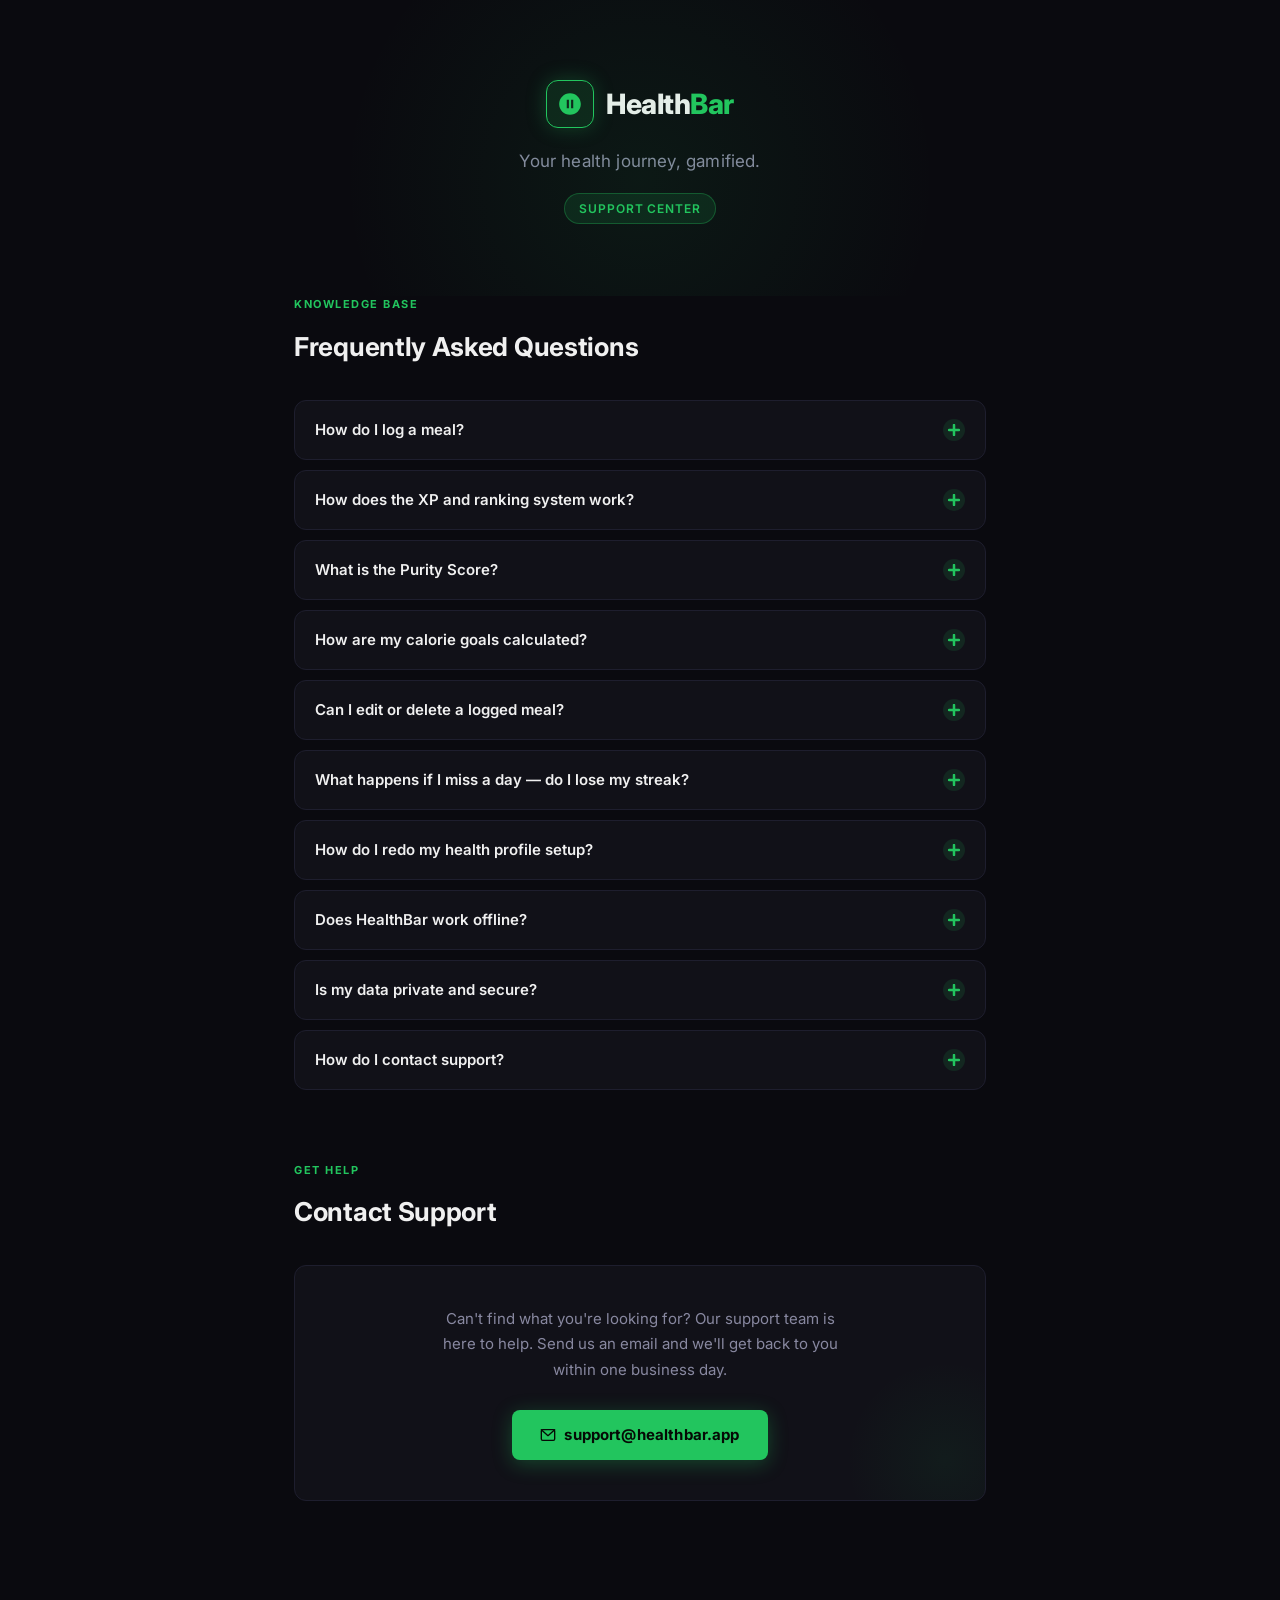
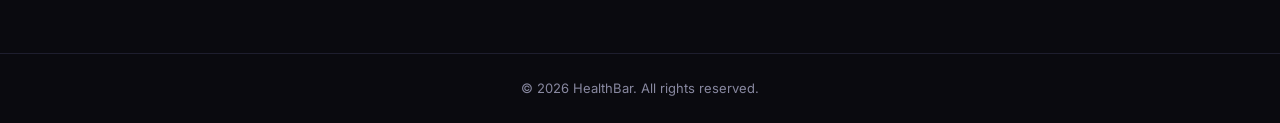
==== index.html @ 81aa6393 "Add files via upload" ====
<!DOCTYPE html>
<html lang="en">
<head>
  <meta charset="UTF-8" />
  <meta name="viewport" content="width=device-width, initial-scale=1.0" />
  <title>HealthBar Support</title>
  <link rel="preconnect" href="https://fonts.googleapis.com" />
  <link rel="preconnect" href="https://fonts.gstatic.com" crossorigin />
  <link href="https://fonts.googleapis.com/css2?family=Inter:wght@400;500;600;700;800&display=swap" rel="stylesheet" />
  <style>
    *, *::before, *::after {
      box-sizing: border-box;
      margin: 0;
      padding: 0;
    }

    :root {
      --bg: #0a0a0f;
      --bg-card: #111118;
      --bg-hover: #16161f;
      --border: #1e1e2e;
      --green: #22c55e;
      --green-dim: rgba(34, 197, 94, 0.12);
      --green-glow: rgba(34, 197, 94, 0.25);
      --text: #f0f0f0;
      --text-muted: #8888a0;
      --radius: 12px;
    }

    html {
      scroll-behavior: smooth;
    }

    body {
      background-color: var(--bg);
      color: var(--text);
      font-family: 'Inter', sans-serif;
      font-size: 16px;
      line-height: 1.6;
      min-height: 100vh;
      display: flex;
      flex-direction: column;
    }

    /* ── HEADER ─────────────────────────────────────────── */
    header {
      text-align: center;
      padding: 80px 24px 72px;
      position: relative;
      overflow: hidden;
    }

    header::before {
      content: '';
      position: absolute;
      top: -120px;
      left: 50%;
      transform: translateX(-50%);
      width: 600px;
      height: 600px;
      background: radial-gradient(circle, rgba(34, 197, 94, 0.08) 0%, transparent 70%);
      pointer-events: none;
    }

    .logo {
      display: inline-flex;
      align-items: center;
      gap: 12px;
      margin-bottom: 20px;
    }

    .logo-icon {
      width: 48px;
      height: 48px;
      background: var(--green-dim);
      border: 1.5px solid var(--green);
      border-radius: 12px;
      display: flex;
      align-items: center;
      justify-content: center;
      box-shadow: 0 0 20px var(--green-glow);
    }

    .logo-icon svg {
      width: 26px;
      height: 26px;
      fill: var(--green);
    }

    .logo-text {
      font-size: 28px;
      font-weight: 800;
      letter-spacing: -0.5px;
      color: var(--text);
    }

    .logo-text span {
      color: var(--green);
    }

    .tagline {
      font-size: 17px;
      color: var(--text-muted);
      font-weight: 400;
      letter-spacing: 0.01em;
    }

    .support-badge {
      display: inline-block;
      margin-top: 18px;
      padding: 5px 14px;
      background: var(--green-dim);
      border: 1px solid rgba(34, 197, 94, 0.3);
      border-radius: 999px;
      font-size: 12px;
      font-weight: 600;
      color: var(--green);
      letter-spacing: 0.08em;
      text-transform: uppercase;
    }

    /* ── MAIN CONTENT ────────────────────────────────────── */
    main {
      flex: 1;
      width: 100%;
      max-width: 740px;
      margin: 0 auto;
      padding: 0 24px 80px;
    }

    /* ── SECTION HEADINGS ────────────────────────────────── */
    .section-label {
      font-size: 11px;
      font-weight: 700;
      letter-spacing: 0.14em;
      text-transform: uppercase;
      color: var(--green);
      margin-bottom: 12px;
    }

    .section-title {
      font-size: 26px;
      font-weight: 700;
      letter-spacing: -0.3px;
      margin-bottom: 32px;
      color: var(--text);
    }

    /* ── FAQ ─────────────────────────────────────────────── */
    #faq {
      margin-bottom: 72px;
    }

    .accordion {
      display: flex;
      flex-direction: column;
      gap: 10px;
    }

    .accordion-item {
      background: var(--bg-card);
      border: 1px solid var(--border);
      border-radius: var(--radius);
      overflow: hidden;
      transition: border-color 0.2s ease, box-shadow 0.2s ease;
    }

    .accordion-item.open {
      border-color: rgba(34, 197, 94, 0.35);
      box-shadow: 0 0 0 1px rgba(34, 197, 94, 0.08);
    }

    .accordion-trigger {
      width: 100%;
      background: none;
      border: none;
      cursor: pointer;
      padding: 18px 20px;
      display: flex;
      align-items: center;
      justify-content: space-between;
      gap: 16px;
      text-align: left;
      color: var(--text);
      font-family: 'Inter', sans-serif;
      font-size: 15px;
      font-weight: 600;
      line-height: 1.4;
      transition: background 0.15s ease;
    }

    .accordion-trigger:hover {
      background: var(--bg-hover);
    }

    .accordion-trigger:focus-visible {
      outline: 2px solid var(--green);
      outline-offset: -2px;
      border-radius: var(--radius);
    }

    .accordion-icon {
      flex-shrink: 0;
      width: 22px;
      height: 22px;
      background: var(--green-dim);
      border-radius: 50%;
      display: flex;
      align-items: center;
      justify-content: center;
      transition: transform 0.25s ease, background 0.2s ease;
    }

    .accordion-item.open .accordion-icon {
      transform: rotate(45deg);
      background: rgba(34, 197, 94, 0.22);
    }

    .accordion-icon svg {
      width: 12px;
      height: 12px;
      stroke: var(--green);
      fill: none;
      stroke-width: 2.5;
      stroke-linecap: round;
    }

    .accordion-body {
      max-height: 0;
      overflow: hidden;
      transition: max-height 0.3s ease;
    }

    .accordion-content {
      padding: 0 20px 20px;
      color: var(--text-muted);
      font-size: 14.5px;
      line-height: 1.75;
      border-top: 1px solid var(--border);
      padding-top: 16px;
    }

    .accordion-content a {
      color: var(--green);
      text-decoration: none;
      font-weight: 500;
    }

    .accordion-content a:hover {
      text-decoration: underline;
    }

    /* ── CONTACT ─────────────────────────────────────────── */
    #contact {
      margin-bottom: 72px;
    }

    .contact-card {
      background: var(--bg-card);
      border: 1px solid var(--border);
      border-radius: var(--radius);
      padding: 40px 32px;
      text-align: center;
      position: relative;
      overflow: hidden;
    }

    .contact-card::before {
      content: '';
      position: absolute;
      bottom: -60px;
      right: -60px;
      width: 200px;
      height: 200px;
      background: radial-gradient(circle, rgba(34, 197, 94, 0.06) 0%, transparent 70%);
      pointer-events: none;
    }

    .contact-card p {
      color: var(--text-muted);
      font-size: 15px;
      max-width: 420px;
      margin: 0 auto 28px;
      line-height: 1.7;
    }

    .contact-btn {
      display: inline-flex;
      align-items: center;
      gap: 8px;
      background: var(--green);
      color: #050a05;
      font-family: 'Inter', sans-serif;
      font-size: 15px;
      font-weight: 700;
      padding: 13px 28px;
      border-radius: 8px;
      text-decoration: none;
      letter-spacing: 0.01em;
      transition: opacity 0.15s ease, transform 0.15s ease, box-shadow 0.15s ease;
      box-shadow: 0 4px 20px rgba(34, 197, 94, 0.3);
    }

    .contact-btn:hover {
      opacity: 0.9;
      transform: translateY(-1px);
      box-shadow: 0 6px 24px rgba(34, 197, 94, 0.4);
    }

    .contact-btn:active {
      transform: translateY(0);
    }

    .contact-btn svg {
      width: 16px;
      height: 16px;
      stroke: #050a05;
      fill: none;
      stroke-width: 2;
      stroke-linecap: round;
      stroke-linejoin: round;
    }

    /* ── FOOTER ──────────────────────────────────────────── */
    footer {
      text-align: center;
      padding: 24px;
      border-top: 1px solid var(--border);
      color: var(--text-muted);
      font-size: 13px;
    }

    /* ── RESPONSIVE ──────────────────────────────────────── */
    @media (max-width: 600px) {
      header {
        padding: 60px 20px 56px;
      }

      .logo-text {
        font-size: 24px;
      }

      .section-title {
        font-size: 22px;
      }

      .contact-card {
        padding: 28px 20px;
      }

      main {
        padding: 0 16px 64px;
      }
    }
  </style>
</head>
<body>

  <!-- ── HEADER ── -->
  <header>
    <div class="logo">
      <div class="logo-icon">
        <svg viewBox="0 0 24 24" xmlns="http://www.w3.org/2000/svg">
          <path d="M12 2C6.48 2 2 6.48 2 12s4.48 10 10 10 10-4.48 10-10S17.52 2 12 2zm-1 14H9V8h2v8zm4 0h-2V8h2v8z"/>
        </svg>
      </div>
      <span class="logo-text">Health<span>Bar</span></span>
    </div>
    <p class="tagline">Your health journey, gamified.</p>
    <div class="support-badge">Support Center</div>
  </header>

  <!-- ── MAIN ── -->
  <main>

    <!-- FAQ -->
    <section id="faq">
      <p class="section-label">Knowledge Base</p>
      <h2 class="section-title">Frequently Asked Questions</h2>

      <div class="accordion" role="list">

        <!-- Q1 -->
        <div class="accordion-item" role="listitem">
          <button class="accordion-trigger" aria-expanded="false">
            How do I log a meal?
            <span class="accordion-icon" aria-hidden="true">
              <svg viewBox="0 0 12 12"><line x1="6" y1="1" x2="6" y2="11"/><line x1="1" y1="6" x2="11" y2="6"/></svg>
            </span>
          </button>
          <div class="accordion-body">
            <div class="accordion-content">
              To log a meal, tap the <strong>+</strong> button on the home screen or navigate to the <strong>Meals</strong> tab and tap <strong>Log a Meal</strong>. You can search for a food item by name, scan a barcode using your camera, or enter custom nutrition values manually. Once you've added all items in your meal, tap <strong>Save</strong>. Your XP and calorie totals will update immediately. You can log meals throughout the day — breakfast, lunch, dinner, and snacks are all tracked separately.
            </div>
          </div>
        </div>

        <!-- Q2 -->
        <div class="accordion-item" role="listitem">
          <button class="accordion-trigger" aria-expanded="false">
            How does the XP and ranking system work?
            <span class="accordion-icon" aria-hidden="true">
              <svg viewBox="0 0 12 12"><line x1="6" y1="1" x2="6" y2="11"/><line x1="1" y1="6" x2="11" y2="6"/></svg>
            </span>
          </button>
          <div class="accordion-body">
            <div class="accordion-content">
              Every healthy action you take earns you XP (experience points). Logging meals, hitting your calorie goal, staying within your macros, maintaining your streak, and completing daily challenges all reward XP. As you accumulate XP, you level up and advance through ranks — starting at <strong>Initiate</strong> and progressing through ranks like <strong>Warrior</strong>, <strong>Champion</strong>, and beyond. Each rank unlocks new profile badges, challenges, and cosmetic rewards. Your current rank and XP progress are always visible on your profile screen.
            </div>
          </div>
        </div>

        <!-- Q3 -->
        <div class="accordion-item" role="listitem">
          <button class="accordion-trigger" aria-expanded="false">
            What is the Purity Score?
            <span class="accordion-icon" aria-hidden="true">
              <svg viewBox="0 0 12 12"><line x1="6" y1="1" x2="6" y2="11"/><line x1="1" y1="6" x2="11" y2="6"/></svg>
            </span>
          </button>
          <div class="accordion-body">
            <div class="accordion-content">
              The Purity Score is a daily quality metric that reflects how clean and balanced your eating was on a given day. It's calculated based on factors like your macro balance, how close you stayed to your calorie goal, the ratio of whole foods to processed items in your log, sugar and sodium intake, and whether you hit key micronutrient targets. A score of 100 represents a perfect day by your profile's standards. The Purity Score is tracked over time so you can spot trends and improve week over week — think of it as your daily nutrition grade.
            </div>
          </div>
        </div>

        <!-- Q4 -->
        <div class="accordion-item" role="listitem">
          <button class="accordion-trigger" aria-expanded="false">
            How are my calorie goals calculated?
            <span class="accordion-icon" aria-hidden="true">
              <svg viewBox="0 0 12 12"><line x1="6" y1="1" x2="6" y2="11"/><line x1="1" y1="6" x2="11" y2="6"/></svg>
            </span>
          </button>
          <div class="accordion-body">
            <div class="accordion-content">
              During onboarding, HealthBar collects your age, biological sex, height, weight, and activity level, then uses the <strong>Mifflin-St Jeor equation</strong> to calculate your Basal Metabolic Rate (BMR). This is multiplied by your activity factor to estimate your Total Daily Energy Expenditure (TDEE). From there, your calorie goal is adjusted based on your stated objective — whether that's losing weight, maintaining, or building muscle. If you feel your goal needs adjusting, you can update your health profile at any time through the <strong>Profile → Settings → Update Health Profile</strong> flow.
            </div>
          </div>
        </div>

        <!-- Q5 -->
        <div class="accordion-item" role="listitem">
          <button class="accordion-trigger" aria-expanded="false">
            Can I edit or delete a logged meal?
            <span class="accordion-icon" aria-hidden="true">
              <svg viewBox="0 0 12 12"><line x1="6" y1="1" x2="6" y2="11"/><line x1="1" y1="6" x2="11" y2="6"/></svg>
            </span>
          </button>
          <div class="accordion-body">
            <div class="accordion-content">
              Yes. To edit a logged meal, go to the <strong>Meals</strong> tab and tap on the meal entry you want to change. From there you can adjust portion sizes, swap out individual food items, or add new items to the meal. To delete a meal entirely, swipe left on the meal entry and tap <strong>Delete</strong>, or open the meal and tap the trash icon in the top-right corner. Note that editing or deleting a meal will recalculate your daily totals, Purity Score, and any XP awarded for that day.
            </div>
          </div>
        </div>

        <!-- Q6 -->
        <div class="accordion-item" role="listitem">
          <button class="accordion-trigger" aria-expanded="false">
            What happens if I miss a day — do I lose my streak?
            <span class="accordion-icon" aria-hidden="true">
              <svg viewBox="0 0 12 12"><line x1="6" y1="1" x2="6" y2="11"/><line x1="1" y1="6" x2="11" y2="6"/></svg>
            </span>
          </button>
          <div class="accordion-body">
            <div class="accordion-content">
              A streak requires at least one meal to be logged before midnight in your local timezone. If you miss a full day without logging anything, your streak will reset to zero the following morning. However, HealthBar offers one <strong>Streak Shield</strong> per week — a grace item that automatically activates the first time you miss a day, preserving your streak. You can earn additional Streak Shields by completing weekly challenges or reaching milestone levels. You'll always receive a push notification in the evening if you haven't logged anything yet that day.
            </div>
          </div>
        </div>

        <!-- Q7 -->
        <div class="accordion-item" role="listitem">
          <button class="accordion-trigger" aria-expanded="false">
            How do I redo my health profile setup?
            <span class="accordion-icon" aria-hidden="true">
              <svg viewBox="0 0 12 12"><line x1="6" y1="1" x2="6" y2="11"/><line x1="1" y1="6" x2="11" y2="6"/></svg>
            </span>
          </button>
          <div class="accordion-body">
            <div class="accordion-content">
              You can update your health profile at any time by going to <strong>Profile → Settings → Health Profile</strong>. From there you can edit your weight, height, age, activity level, and goal. Changes take effect immediately and will recalculate your daily calorie and macro targets. If your stats have changed significantly — such as after substantial weight loss or a change in training volume — it's a good idea to refresh your profile so your goals stay accurate and meaningful.
            </div>
          </div>
        </div>

        <!-- Q8 -->
        <div class="accordion-item" role="listitem">
          <button class="accordion-trigger" aria-expanded="false">
            Does HealthBar work offline?
            <span class="accordion-icon" aria-hidden="true">
              <svg viewBox="0 0 12 12"><line x1="6" y1="1" x2="6" y2="11"/><line x1="1" y1="6" x2="11" y2="6"/></svg>
            </span>
          </button>
          <div class="accordion-body">
            <div class="accordion-content">
              Yes, core functionality works offline. You can log meals, view your history, and track your progress without an internet connection. Any data entered while offline is stored locally on your device and automatically synced to the cloud the next time you come online. Barcode scanning and food database searches require a connection, but previously searched or frequently used foods are cached locally for offline access. Push notifications and leaderboard features require connectivity to function.
            </div>
          </div>
        </div>

        <!-- Q9 -->
        <div class="accordion-item" role="listitem">
          <button class="accordion-trigger" aria-expanded="false">
            Is my data private and secure?
            <span class="accordion-icon" aria-hidden="true">
              <svg viewBox="0 0 12 12"><line x1="6" y1="1" x2="6" y2="11"/><line x1="1" y1="6" x2="11" y2="6"/></svg>
            </span>
          </button>
          <div class="accordion-body">
            <div class="accordion-content">
              Your privacy is a top priority. All data transmitted between the app and our servers is encrypted using TLS. Your personal health data — including weight, meals, and profile details — is never sold to third parties and is not used for advertising. You can export or permanently delete your account data at any time from <strong>Settings → Account → Manage Data</strong>. HealthBar is fully compliant with Apple's App Store privacy guidelines and applicable data protection regulations. For full details, please review our Privacy Policy linked in the app.
            </div>
          </div>
        </div>

        <!-- Q10 -->
        <div class="accordion-item" role="listitem">
          <button class="accordion-trigger" aria-expanded="false">
            How do I contact support?
            <span class="accordion-icon" aria-hidden="true">
              <svg viewBox="0 0 12 12"><line x1="6" y1="1" x2="6" y2="11"/><line x1="1" y1="6" x2="11" y2="6"/></svg>
            </span>
          </button>
          <div class="accordion-body">
            <div class="accordion-content">
              If your question isn't answered here, you can reach our support team directly at <a href="mailto:support@healthbar.app">support@healthbar.app</a>. Please include your device model, iOS version, and a short description of the issue — screenshots are always helpful. We aim to respond within one business day. You can also reach us through the <strong>Settings → Help → Contact Support</strong> shortcut in the app, which automatically attaches basic diagnostic information to help us resolve your issue faster.
            </div>
          </div>
        </div>

      </div>
    </section>

    <!-- CONTACT -->
    <section id="contact">
      <p class="section-label">Get Help</p>
      <h2 class="section-title">Contact Support</h2>
      <div class="contact-card">
        <p>Can't find what you're looking for? Our support team is here to help. Send us an email and we'll get back to you within one business day.</p>
        <a href="mailto:support@healthbar.app" class="contact-btn">
          <svg viewBox="0 0 24 24"><rect x="2" y="4" width="20" height="16" rx="2"/><polyline points="2,4 12,13 22,4"/></svg>
          support@healthbar.app
        </a>
      </div>
    </section>

  </main>

  <!-- ── FOOTER ── -->
  <footer>
    <p>&copy; 2026 HealthBar. All rights reserved.</p>
  </footer>

  <!-- ── ACCORDION JS ── -->
  <script>
    document.querySelectorAll('.accordion-trigger').forEach(function(trigger) {
      trigger.addEventListener('click', function() {
        var item = this.closest('.accordion-item');
        var body = item.querySelector('.accordion-body');
        var isOpen = item.classList.contains('open');

        // Close all other items
        document.querySelectorAll('.accordion-item.open').forEach(function(openItem) {
          if (openItem !== item) {
            openItem.classList.remove('open');
            openItem.querySelector('.accordion-trigger').setAttribute('aria-expanded', 'false');
            openItem.querySelector('.accordion-body').style.maxHeight = null;
          }
        });

        // Toggle current item
        if (isOpen) {
          item.classList.remove('open');
          this.setAttribute('aria-expanded', 'false');
          body.style.maxHeight = null;
        } else {
          item.classList.add('open');
          this.setAttribute('aria-expanded', 'true');
          body.style.maxHeight = body.scrollHeight + 'px';
        }
      });
    });
  </script>

</body>
</html>
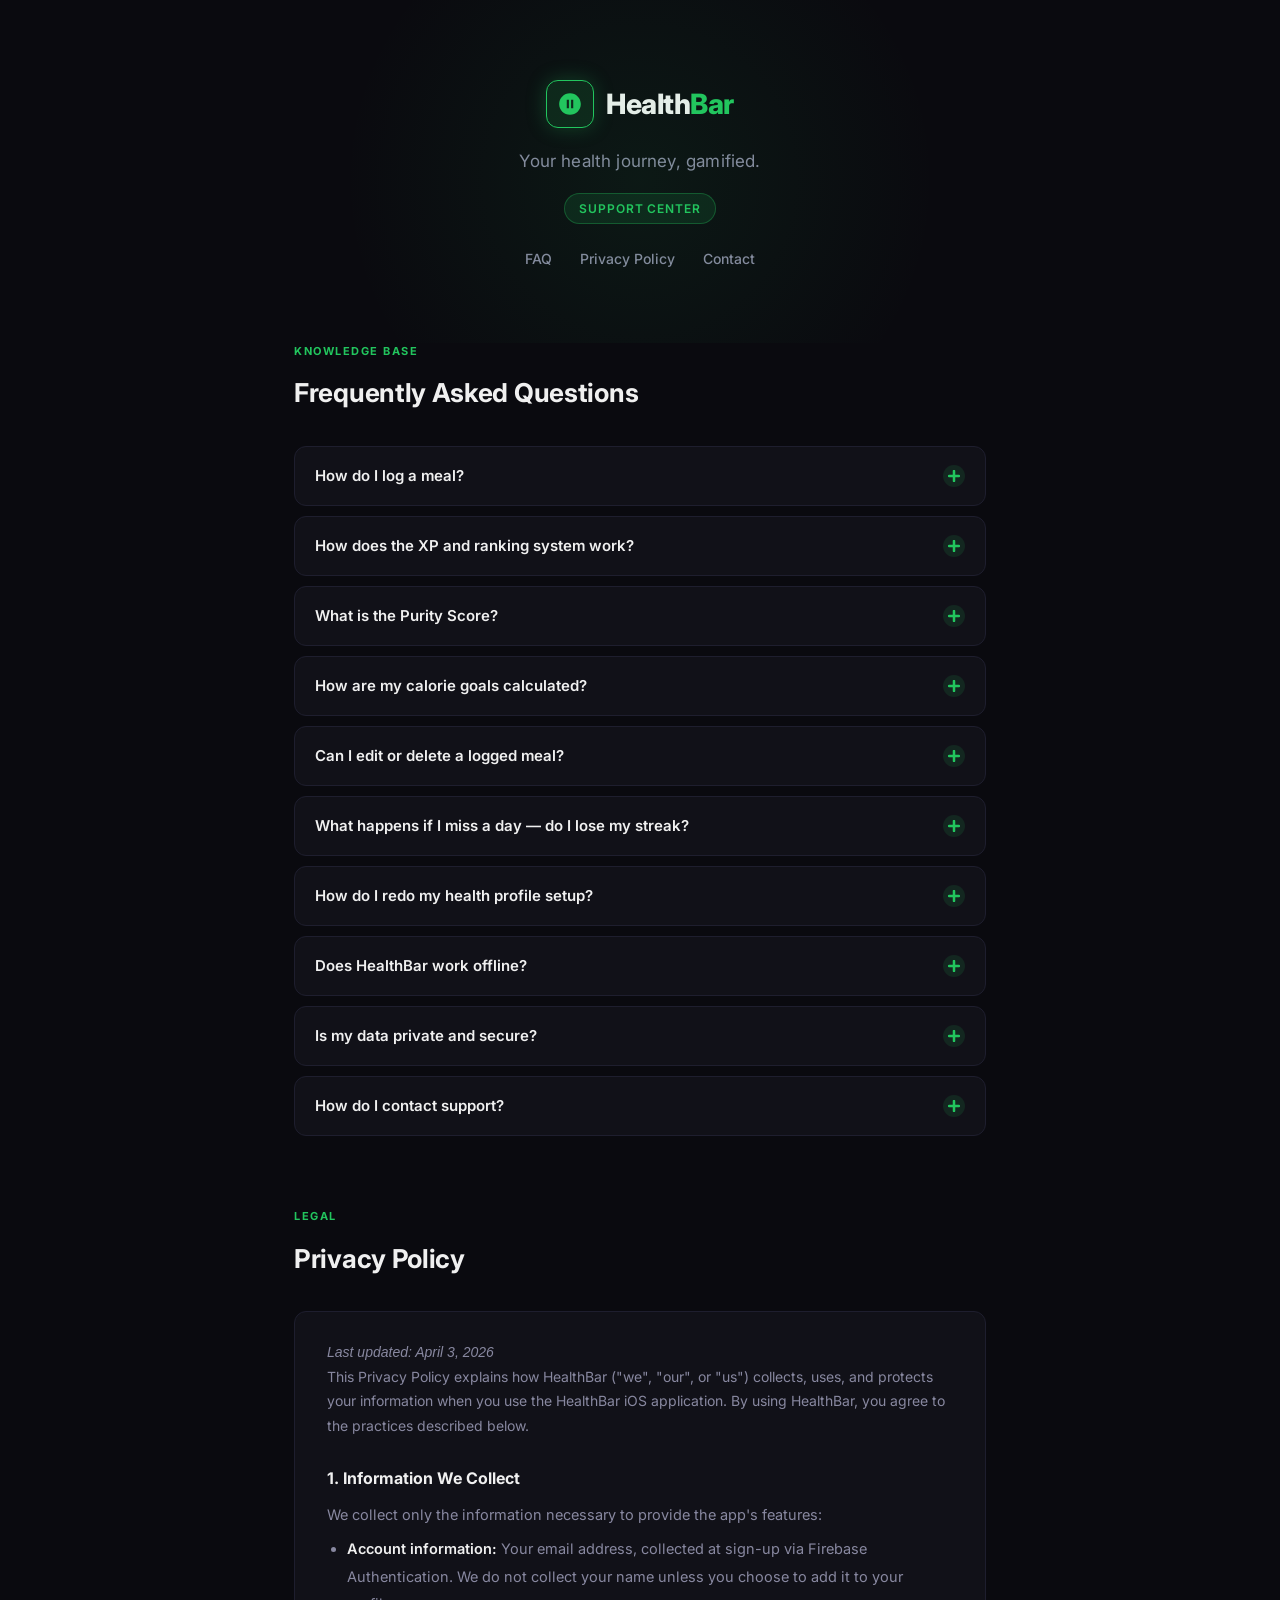
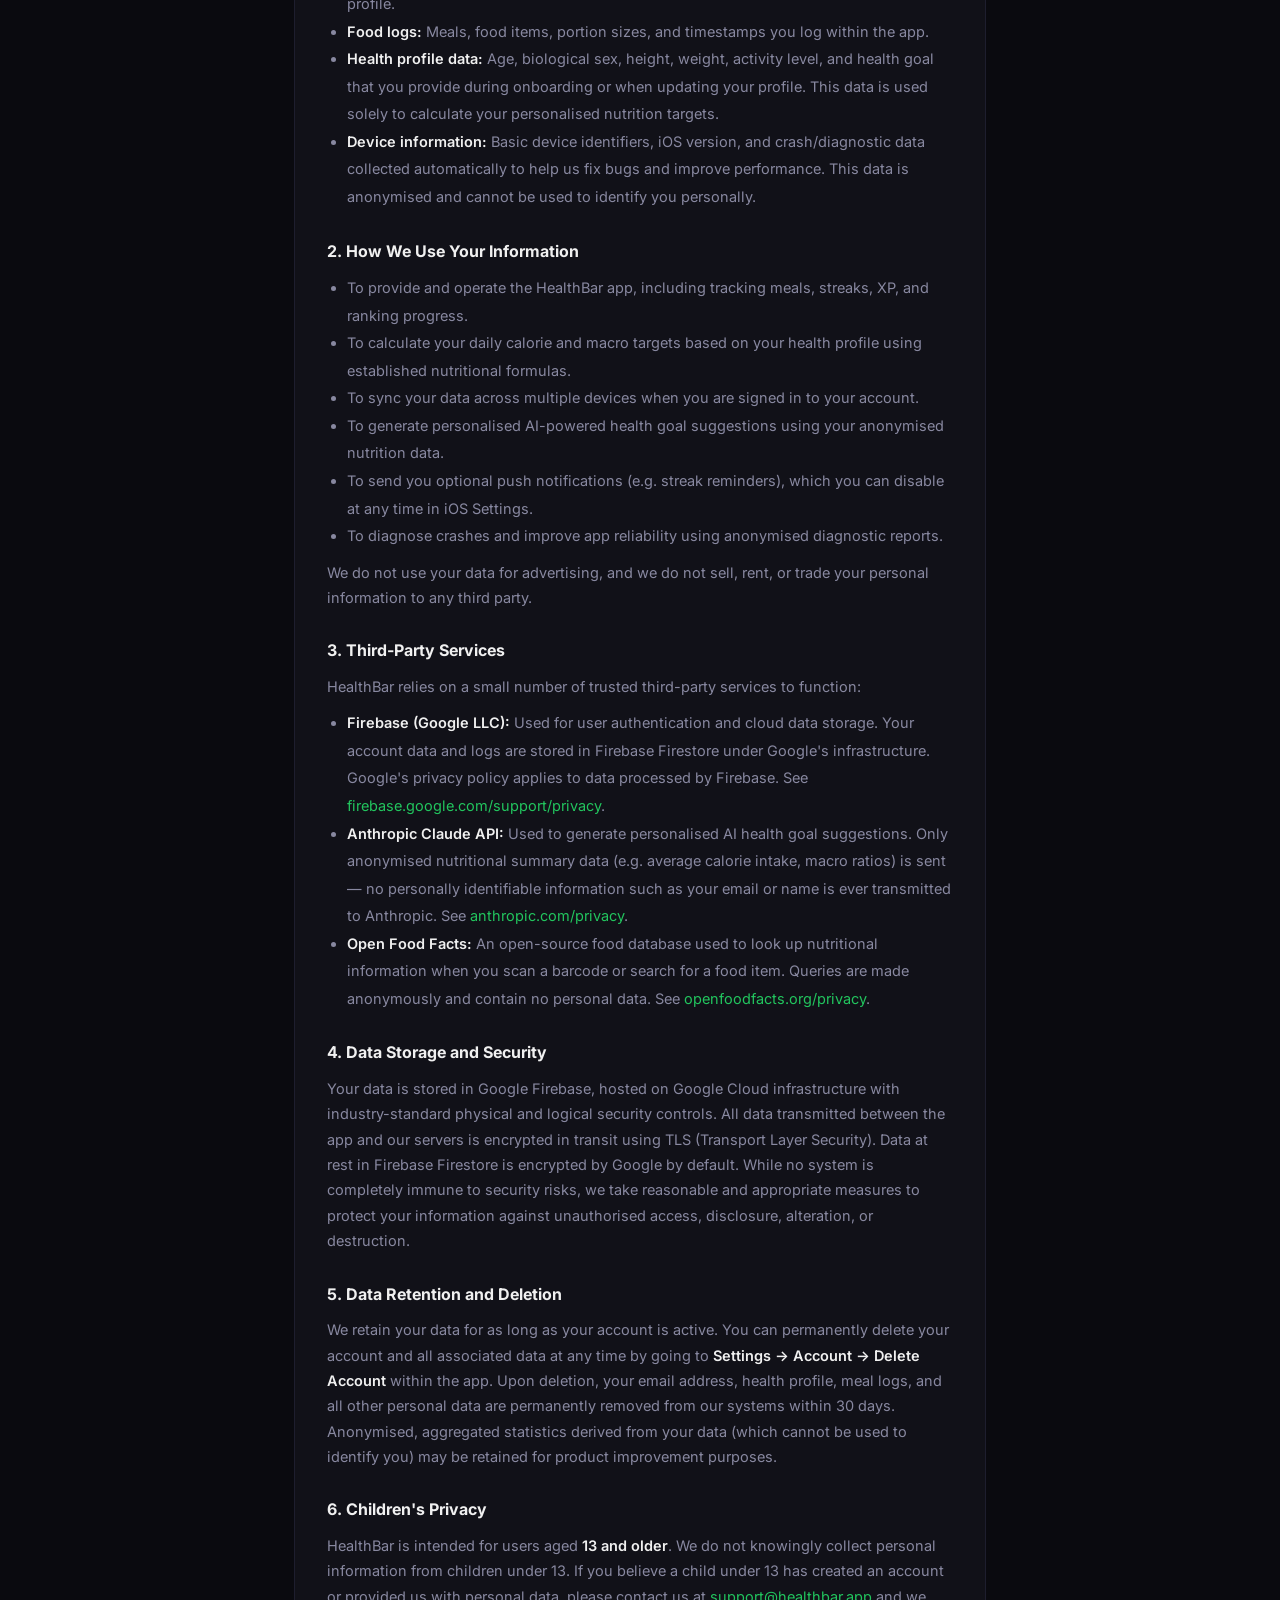
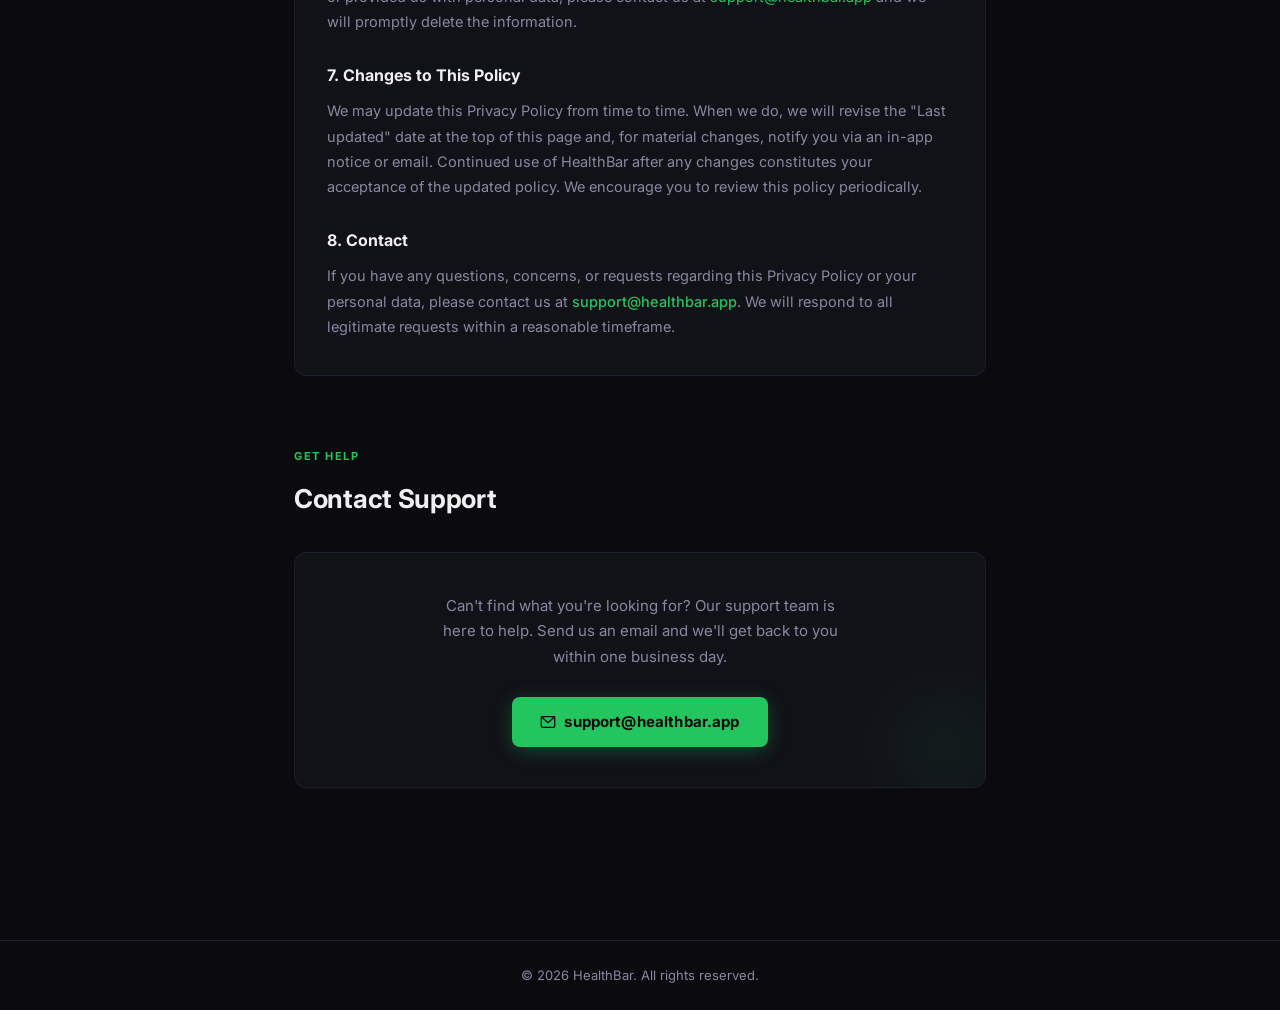
==== commit 6c02e1ed: "Add Privacy Policy section and header nav" ====
--- a/index.html
+++ b/index.html
@@ -368,6 +368,11 @@
     </div>
     <p class="tagline">Your health journey, gamified.</p>
     <div class="support-badge">Support Center</div>
+    <nav style="margin-top:24px;display:flex;justify-content:center;gap:28px;flex-wrap:wrap;">
+      <a href="#faq" style="color:var(--text-muted);font-size:14px;font-weight:500;text-decoration:none;transition:color 0.15s ease;" onmouseover="this.style.color='var(--green)'" onmouseout="this.style.color='var(--text-muted)'">FAQ</a>
+      <a href="#privacy" style="color:var(--text-muted);font-size:14px;font-weight:500;text-decoration:none;transition:color 0.15s ease;" onmouseover="this.style.color='var(--green)'" onmouseout="this.style.color='var(--text-muted)'">Privacy Policy</a>
+      <a href="#contact" style="color:var(--text-muted);font-size:14px;font-weight:500;text-decoration:none;transition:color 0.15s ease;" onmouseover="this.style.color='var(--green)'" onmouseout="this.style.color='var(--text-muted)'">Contact</a>
+    </nav>
   </header>
 
   <!-- ── MAIN ── -->
@@ -528,6 +533,79 @@
               If your question isn't answered here, you can reach our support team directly at <a href="mailto:support@healthbar.app">support@healthbar.app</a>. Please include your device model, iOS version, and a short description of the issue — screenshots are always helpful. We aim to respond within one business day. You can also reach us through the <strong>Settings → Help → Contact Support</strong> shortcut in the app, which automatically attaches basic diagnostic information to help us resolve your issue faster.
             </div>
           </div>
+        </div>
+
+      </div>
+    </section>
+
+    <!-- PRIVACY POLICY -->
+    <section id="privacy" style="margin-bottom:72px;">
+      <p class="section-label">Legal</p>
+      <h2 class="section-title">Privacy Policy</h2>
+      <div style="background:var(--bg-card);border:1px solid var(--border);border-radius:var(--radius);padding:36px 32px;display:flex;flex-direction:column;gap:28px;">
+
+        <p style="color:var(--text-muted);font-size:14px;line-height:1.75;margin-top:-8px;">
+          <em>Last updated: April 3, 2026</em><br/>
+          This Privacy Policy explains how HealthBar ("we", "our", or "us") collects, uses, and protects your information when you use the HealthBar iOS application. By using HealthBar, you agree to the practices described below.
+        </p>
+
+        <div>
+          <h3 style="font-size:16px;font-weight:700;color:var(--text);margin-bottom:10px;">1. Information We Collect</h3>
+          <p style="color:var(--text-muted);font-size:14.5px;line-height:1.75;">We collect only the information necessary to provide the app's features:</p>
+          <ul style="color:var(--text-muted);font-size:14.5px;line-height:1.9;margin-top:8px;padding-left:20px;">
+            <li><strong style="color:var(--text);font-weight:600;">Account information:</strong> Your email address, collected at sign-up via Firebase Authentication. We do not collect your name unless you choose to add it to your profile.</li>
+            <li><strong style="color:var(--text);font-weight:600;">Food logs:</strong> Meals, food items, portion sizes, and timestamps you log within the app.</li>
+            <li><strong style="color:var(--text);font-weight:600;">Health profile data:</strong> Age, biological sex, height, weight, activity level, and health goal that you provide during onboarding or when updating your profile. This data is used solely to calculate your personalised nutrition targets.</li>
+            <li><strong style="color:var(--text);font-weight:600;">Device information:</strong> Basic device identifiers, iOS version, and crash/diagnostic data collected automatically to help us fix bugs and improve performance. This data is anonymised and cannot be used to identify you personally.</li>
+          </ul>
+        </div>
+
+        <div>
+          <h3 style="font-size:16px;font-weight:700;color:var(--text);margin-bottom:10px;">2. How We Use Your Information</h3>
+          <ul style="color:var(--text-muted);font-size:14.5px;line-height:1.9;padding-left:20px;">
+            <li>To provide and operate the HealthBar app, including tracking meals, streaks, XP, and ranking progress.</li>
+            <li>To calculate your daily calorie and macro targets based on your health profile using established nutritional formulas.</li>
+            <li>To sync your data across multiple devices when you are signed in to your account.</li>
+            <li>To generate personalised AI-powered health goal suggestions using your anonymised nutrition data.</li>
+            <li>To send you optional push notifications (e.g. streak reminders), which you can disable at any time in iOS Settings.</li>
+            <li>To diagnose crashes and improve app reliability using anonymised diagnostic reports.</li>
+          </ul>
+          <p style="color:var(--text-muted);font-size:14.5px;line-height:1.75;margin-top:10px;">We do not use your data for advertising, and we do not sell, rent, or trade your personal information to any third party.</p>
+        </div>
+
+        <div>
+          <h3 style="font-size:16px;font-weight:700;color:var(--text);margin-bottom:10px;">3. Third-Party Services</h3>
+          <p style="color:var(--text-muted);font-size:14.5px;line-height:1.75;margin-bottom:10px;">HealthBar relies on a small number of trusted third-party services to function:</p>
+          <ul style="color:var(--text-muted);font-size:14.5px;line-height:1.9;padding-left:20px;">
+            <li><strong style="color:var(--text);font-weight:600;">Firebase (Google LLC):</strong> Used for user authentication and cloud data storage. Your account data and logs are stored in Firebase Firestore under Google's infrastructure. Google's privacy policy applies to data processed by Firebase. See <a href="https://firebase.google.com/support/privacy" target="_blank" rel="noopener" style="color:var(--green);text-decoration:none;">firebase.google.com/support/privacy</a>.</li>
+            <li><strong style="color:var(--text);font-weight:600;">Anthropic Claude API:</strong> Used to generate personalised AI health goal suggestions. Only anonymised nutritional summary data (e.g. average calorie intake, macro ratios) is sent — no personally identifiable information such as your email or name is ever transmitted to Anthropic. See <a href="https://www.anthropic.com/privacy" target="_blank" rel="noopener" style="color:var(--green);text-decoration:none;">anthropic.com/privacy</a>.</li>
+            <li><strong style="color:var(--text);font-weight:600;">Open Food Facts:</strong> An open-source food database used to look up nutritional information when you scan a barcode or search for a food item. Queries are made anonymously and contain no personal data. See <a href="https://world.openfoodfacts.org/privacy" target="_blank" rel="noopener" style="color:var(--green);text-decoration:none;">openfoodfacts.org/privacy</a>.</li>
+          </ul>
+        </div>
+
+        <div>
+          <h3 style="font-size:16px;font-weight:700;color:var(--text);margin-bottom:10px;">4. Data Storage and Security</h3>
+          <p style="color:var(--text-muted);font-size:14.5px;line-height:1.75;">Your data is stored in Google Firebase, hosted on Google Cloud infrastructure with industry-standard physical and logical security controls. All data transmitted between the app and our servers is encrypted in transit using TLS (Transport Layer Security). Data at rest in Firebase Firestore is encrypted by Google by default. While no system is completely immune to security risks, we take reasonable and appropriate measures to protect your information against unauthorised access, disclosure, alteration, or destruction.</p>
+        </div>
+
+        <div>
+          <h3 style="font-size:16px;font-weight:700;color:var(--text);margin-bottom:10px;">5. Data Retention and Deletion</h3>
+          <p style="color:var(--text-muted);font-size:14.5px;line-height:1.75;">We retain your data for as long as your account is active. You can permanently delete your account and all associated data at any time by going to <strong style="color:var(--text);font-weight:600;">Settings → Account → Delete Account</strong> within the app. Upon deletion, your email address, health profile, meal logs, and all other personal data are permanently removed from our systems within 30 days. Anonymised, aggregated statistics derived from your data (which cannot be used to identify you) may be retained for product improvement purposes.</p>
+        </div>
+
+        <div>
+          <h3 style="font-size:16px;font-weight:700;color:var(--text);margin-bottom:10px;">6. Children's Privacy</h3>
+          <p style="color:var(--text-muted);font-size:14.5px;line-height:1.75;">HealthBar is intended for users aged <strong style="color:var(--text);font-weight:600;">13 and older</strong>. We do not knowingly collect personal information from children under 13. If you believe a child under 13 has created an account or provided us with personal data, please contact us at <a href="mailto:support@healthbar.app" style="color:var(--green);text-decoration:none;">support@healthbar.app</a> and we will promptly delete the information.</p>
+        </div>
+
+        <div>
+          <h3 style="font-size:16px;font-weight:700;color:var(--text);margin-bottom:10px;">7. Changes to This Policy</h3>
+          <p style="color:var(--text-muted);font-size:14.5px;line-height:1.75;">We may update this Privacy Policy from time to time. When we do, we will revise the "Last updated" date at the top of this page and, for material changes, notify you via an in-app notice or email. Continued use of HealthBar after any changes constitutes your acceptance of the updated policy. We encourage you to review this policy periodically.</p>
+        </div>
+
+        <div>
+          <h3 style="font-size:16px;font-weight:700;color:var(--text);margin-bottom:10px;">8. Contact</h3>
+          <p style="color:var(--text-muted);font-size:14.5px;line-height:1.75;">If you have any questions, concerns, or requests regarding this Privacy Policy or your personal data, please contact us at <a href="mailto:support@healthbar.app" style="color:var(--green);text-decoration:none;font-weight:500;">support@healthbar.app</a>. We will respond to all legitimate requests within a reasonable timeframe.</p>
         </div>
 
       </div>
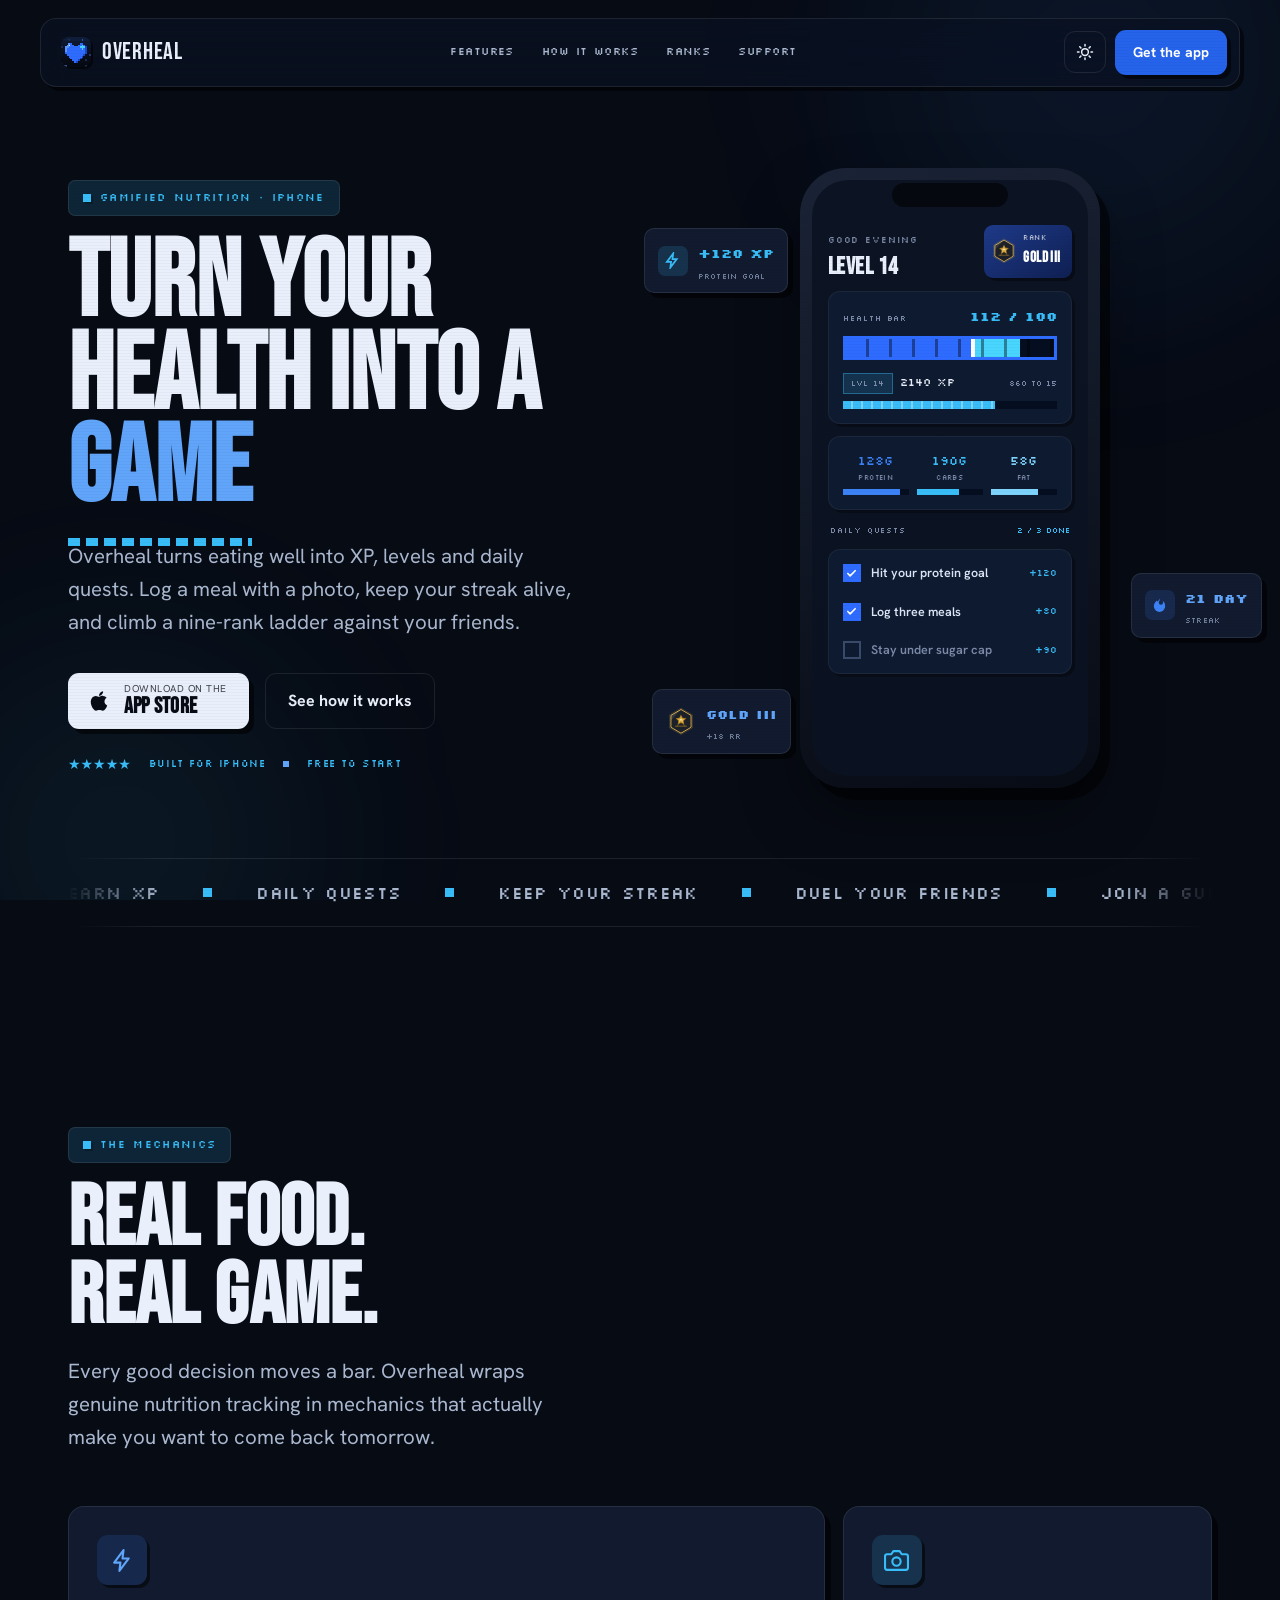
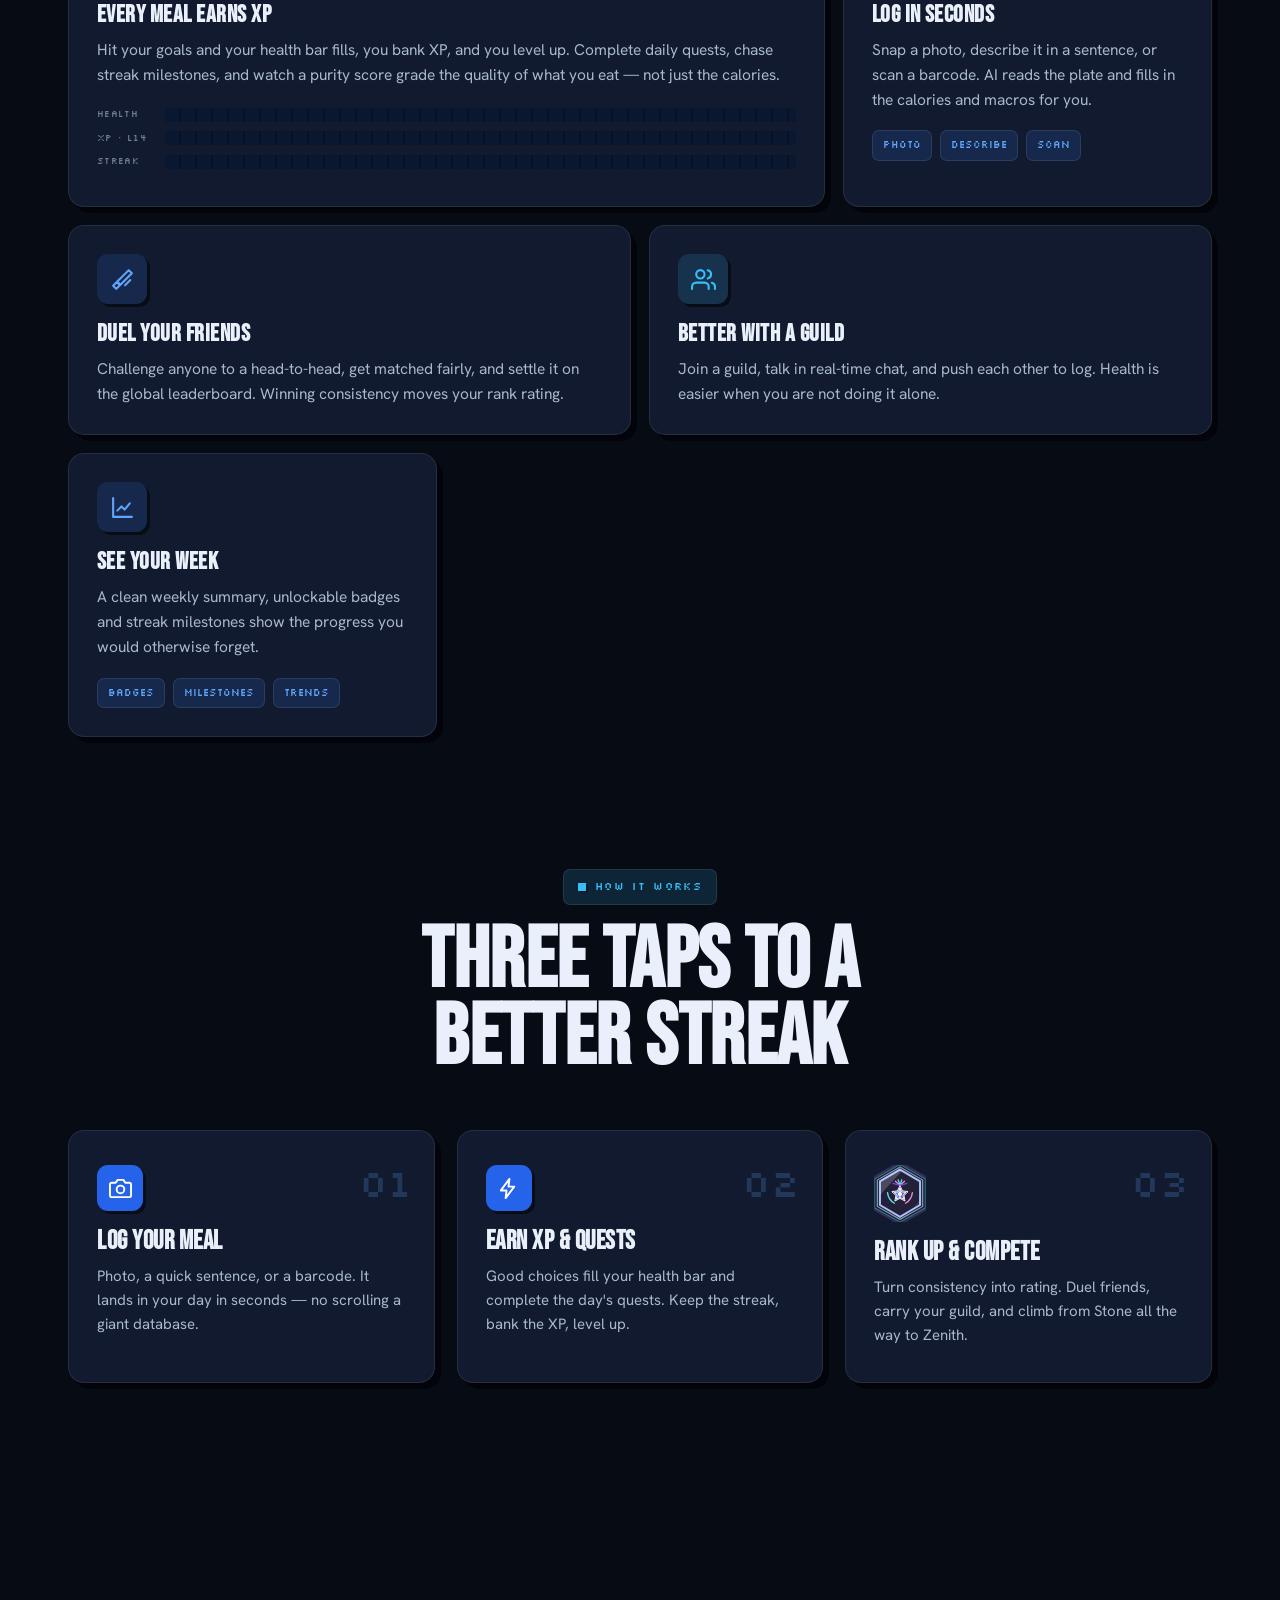
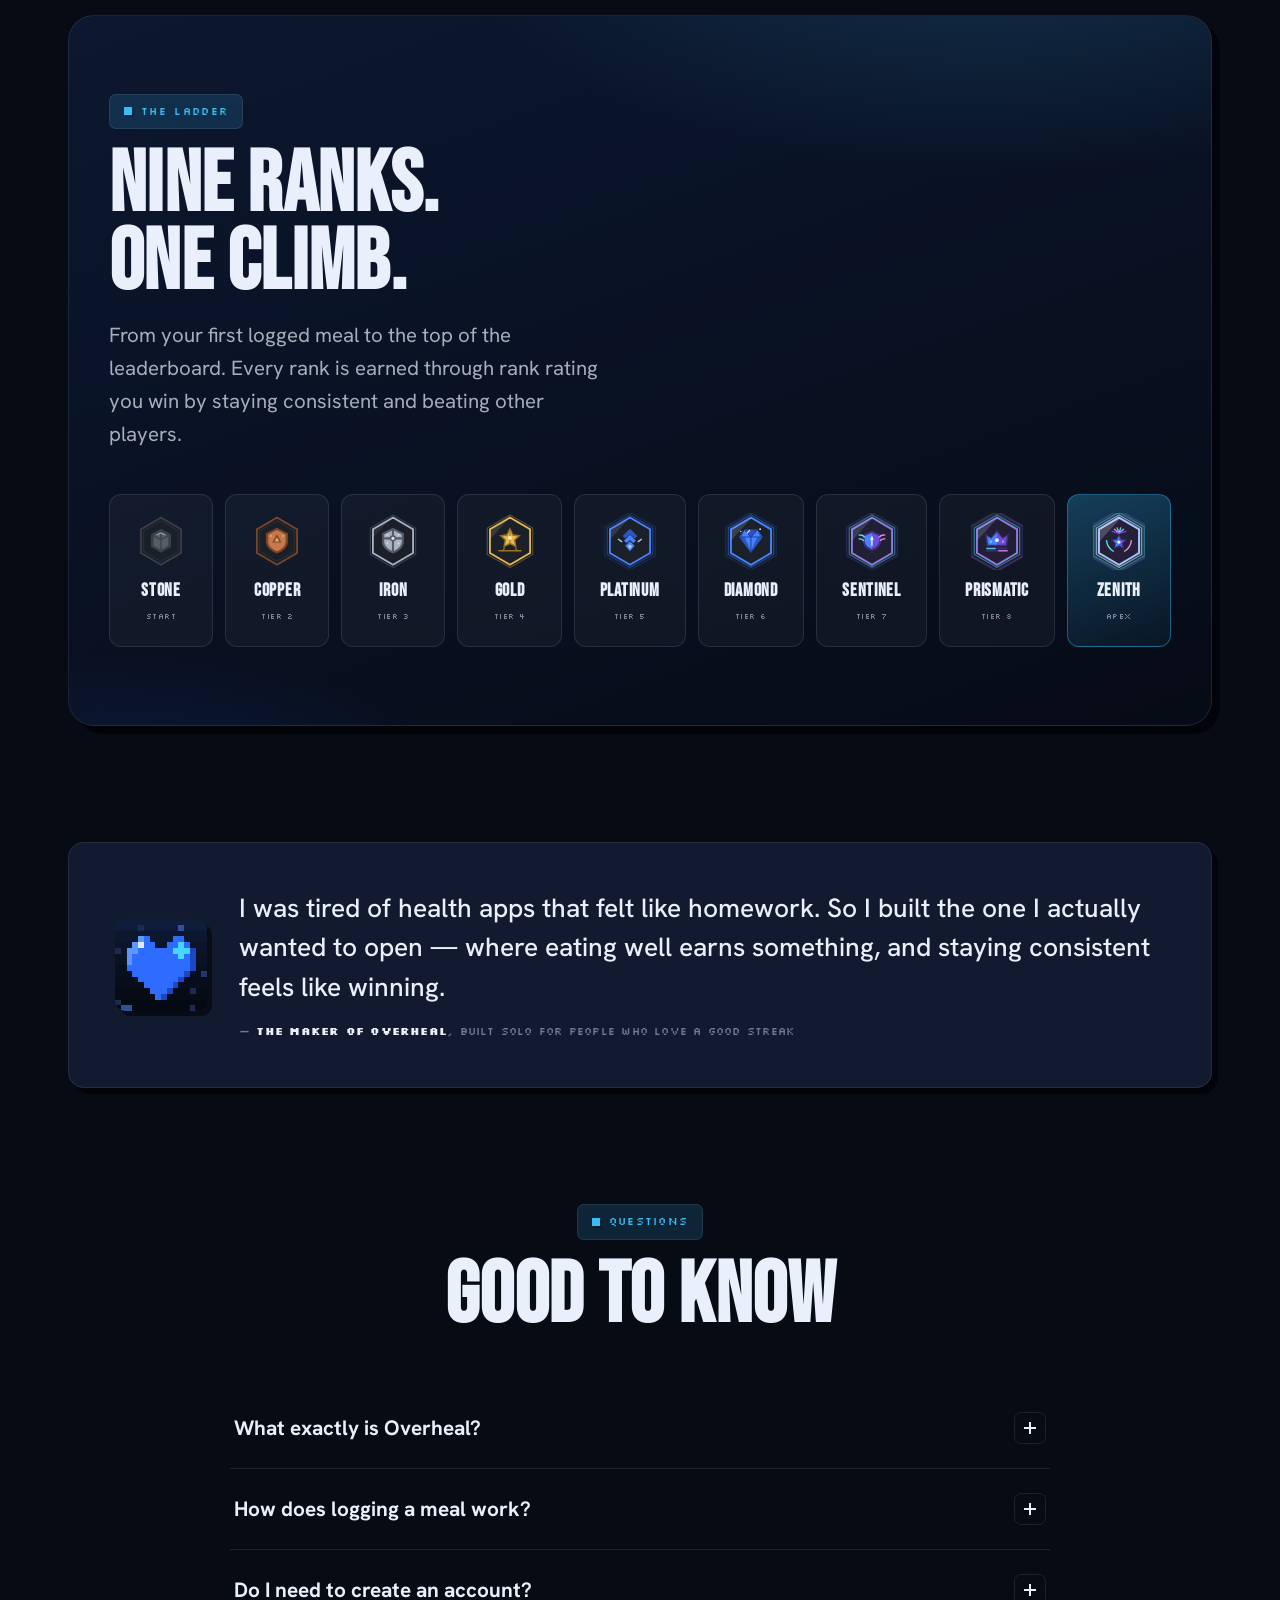
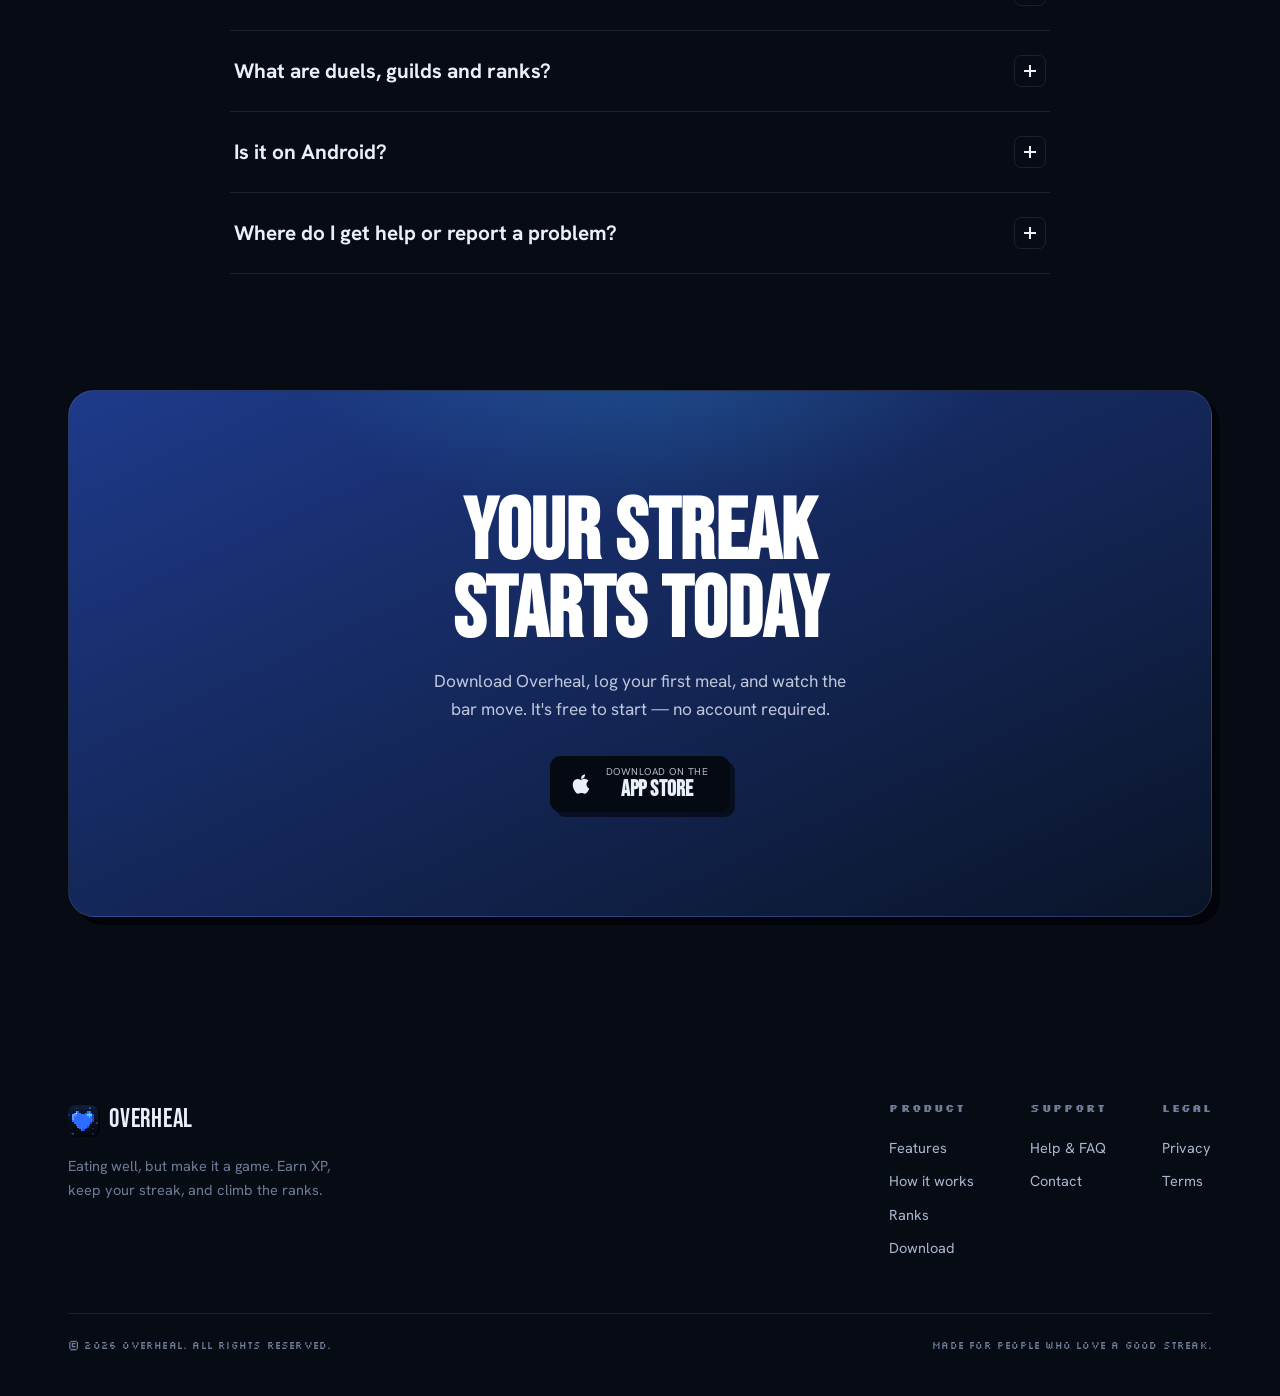
==== commit c42a44d7: "Rebrand to Overheal: multi-page site with real rank plaques + app icon Turn the single-page HealthBa" ====
--- a/index.html
+++ b/index.html
@@ -1,666 +1,386 @@
 <!DOCTYPE html>
-<html lang="en">
+<html lang="en" class="no-js">
 <head>
-  <meta charset="UTF-8" />
-  <meta name="viewport" content="width=device-width, initial-scale=1.0" />
-  <title>HealthBar Support</title>
-  <link rel="preconnect" href="https://fonts.googleapis.com" />
-  <link rel="preconnect" href="https://fonts.gstatic.com" crossorigin />
-  <link href="https://fonts.googleapis.com/css2?family=Inter:wght@400;500;600;700;800&display=swap" rel="stylesheet" />
-  <style>
-    *, *::before, *::after {
-      box-sizing: border-box;
-      margin: 0;
-      padding: 0;
-    }
-
-    :root {
-      --bg: #0a0a0f;
-      --bg-card: #111118;
-      --bg-hover: #16161f;
-      --border: #1e1e2e;
-      --green: #22c55e;
-      --green-dim: rgba(34, 197, 94, 0.12);
-      --green-glow: rgba(34, 197, 94, 0.25);
-      --text: #f0f0f0;
-      --text-muted: #8888a0;
-      --radius: 12px;
-    }
-
-    html {
-      scroll-behavior: smooth;
-    }
-
-    body {
-      background-color: var(--bg);
-      color: var(--text);
-      font-family: 'Inter', sans-serif;
-      font-size: 16px;
-      line-height: 1.6;
-      min-height: 100vh;
-      display: flex;
-      flex-direction: column;
-    }
-
-    /* ── HEADER ─────────────────────────────────────────── */
-    header {
-      text-align: center;
-      padding: 80px 24px 72px;
-      position: relative;
-      overflow: hidden;
-    }
-
-    header::before {
-      content: '';
-      position: absolute;
-      top: -120px;
-      left: 50%;
-      transform: translateX(-50%);
-      width: 600px;
-      height: 600px;
-      background: radial-gradient(circle, rgba(34, 197, 94, 0.08) 0%, transparent 70%);
-      pointer-events: none;
-    }
-
-    .logo {
-      display: inline-flex;
-      align-items: center;
-      gap: 12px;
-      margin-bottom: 20px;
-    }
-
-    .logo-icon {
-      width: 48px;
-      height: 48px;
-      background: var(--green-dim);
-      border: 1.5px solid var(--green);
-      border-radius: 12px;
-      display: flex;
-      align-items: center;
-      justify-content: center;
-      box-shadow: 0 0 20px var(--green-glow);
-    }
-
-    .logo-icon svg {
-      width: 26px;
-      height: 26px;
-      fill: var(--green);
-    }
-
-    .logo-text {
-      font-size: 28px;
-      font-weight: 800;
-      letter-spacing: -0.5px;
-      color: var(--text);
-    }
-
-    .logo-text span {
-      color: var(--green);
-    }
-
-    .tagline {
-      font-size: 17px;
-      color: var(--text-muted);
-      font-weight: 400;
-      letter-spacing: 0.01em;
-    }
-
-    .support-badge {
-      display: inline-block;
-      margin-top: 18px;
-      padding: 5px 14px;
-      background: var(--green-dim);
-      border: 1px solid rgba(34, 197, 94, 0.3);
-      border-radius: 999px;
-      font-size: 12px;
-      font-weight: 600;
-      color: var(--green);
-      letter-spacing: 0.08em;
-      text-transform: uppercase;
-    }
-
-    /* ── MAIN CONTENT ────────────────────────────────────── */
-    main {
-      flex: 1;
-      width: 100%;
-      max-width: 740px;
-      margin: 0 auto;
-      padding: 0 24px 80px;
-    }
-
-    /* ── SECTION HEADINGS ────────────────────────────────── */
-    .section-label {
-      font-size: 11px;
-      font-weight: 700;
-      letter-spacing: 0.14em;
-      text-transform: uppercase;
-      color: var(--green);
-      margin-bottom: 12px;
-    }
-
-    .section-title {
-      font-size: 26px;
-      font-weight: 700;
-      letter-spacing: -0.3px;
-      margin-bottom: 32px;
-      color: var(--text);
-    }
-
-    /* ── FAQ ─────────────────────────────────────────────── */
-    #faq {
-      margin-bottom: 72px;
-    }
-
-    .accordion {
-      display: flex;
-      flex-direction: column;
-      gap: 10px;
-    }
-
-    .accordion-item {
-      background: var(--bg-card);
-      border: 1px solid var(--border);
-      border-radius: var(--radius);
-      overflow: hidden;
-      transition: border-color 0.2s ease, box-shadow 0.2s ease;
-    }
-
-    .accordion-item.open {
-      border-color: rgba(34, 197, 94, 0.35);
-      box-shadow: 0 0 0 1px rgba(34, 197, 94, 0.08);
-    }
-
-    .accordion-trigger {
-      width: 100%;
-      background: none;
-      border: none;
-      cursor: pointer;
-      padding: 18px 20px;
-      display: flex;
-      align-items: center;
-      justify-content: space-between;
-      gap: 16px;
-      text-align: left;
-      color: var(--text);
-      font-family: 'Inter', sans-serif;
-      font-size: 15px;
-      font-weight: 600;
-      line-height: 1.4;
-      transition: background 0.15s ease;
-    }
-
-    .accordion-trigger:hover {
-      background: var(--bg-hover);
-    }
-
-    .accordion-trigger:focus-visible {
-      outline: 2px solid var(--green);
-      outline-offset: -2px;
-      border-radius: var(--radius);
-    }
-
-    .accordion-icon {
-      flex-shrink: 0;
-      width: 22px;
-      height: 22px;
-      background: var(--green-dim);
-      border-radius: 50%;
-      display: flex;
-      align-items: center;
-      justify-content: center;
-      transition: transform 0.25s ease, background 0.2s ease;
-    }
-
-    .accordion-item.open .accordion-icon {
-      transform: rotate(45deg);
-      background: rgba(34, 197, 94, 0.22);
-    }
-
-    .accordion-icon svg {
-      width: 12px;
-      height: 12px;
-      stroke: var(--green);
-      fill: none;
-      stroke-width: 2.5;
-      stroke-linecap: round;
-    }
-
-    .accordion-body {
-      max-height: 0;
-      overflow: hidden;
-      transition: max-height 0.3s ease;
-    }
-
-    .accordion-content {
-      padding: 0 20px 20px;
-      color: var(--text-muted);
-      font-size: 14.5px;
-      line-height: 1.75;
-      border-top: 1px solid var(--border);
-      padding-top: 16px;
-    }
-
-    .accordion-content a {
-      color: var(--green);
-      text-decoration: none;
-      font-weight: 500;
-    }
-
-    .accordion-content a:hover {
-      text-decoration: underline;
-    }
-
-    /* ── CONTACT ─────────────────────────────────────────── */
-    #contact {
-      margin-bottom: 72px;
-    }
-
-    .contact-card {
-      background: var(--bg-card);
-      border: 1px solid var(--border);
-      border-radius: var(--radius);
-      padding: 40px 32px;
-      text-align: center;
-      position: relative;
-      overflow: hidden;
-    }
-
-    .contact-card::before {
-      content: '';
-      position: absolute;
-      bottom: -60px;
-      right: -60px;
-      width: 200px;
-      height: 200px;
-      background: radial-gradient(circle, rgba(34, 197, 94, 0.06) 0%, transparent 70%);
-      pointer-events: none;
-    }
-
-    .contact-card p {
-      color: var(--text-muted);
-      font-size: 15px;
-      max-width: 420px;
-      margin: 0 auto 28px;
-      line-height: 1.7;
-    }
-
-    .contact-btn {
-      display: inline-flex;
-      align-items: center;
-      gap: 8px;
-      background: var(--green);
-      color: #050a05;
-      font-family: 'Inter', sans-serif;
-      font-size: 15px;
-      font-weight: 700;
-      padding: 13px 28px;
-      border-radius: 8px;
-      text-decoration: none;
-      letter-spacing: 0.01em;
-      transition: opacity 0.15s ease, transform 0.15s ease, box-shadow 0.15s ease;
-      box-shadow: 0 4px 20px rgba(34, 197, 94, 0.3);
-    }
-
-    .contact-btn:hover {
-      opacity: 0.9;
-      transform: translateY(-1px);
-      box-shadow: 0 6px 24px rgba(34, 197, 94, 0.4);
-    }
-
-    .contact-btn:active {
-      transform: translateY(0);
-    }
-
-    .contact-btn svg {
-      width: 16px;
-      height: 16px;
-      stroke: #050a05;
-      fill: none;
-      stroke-width: 2;
-      stroke-linecap: round;
-      stroke-linejoin: round;
-    }
-
-    /* ── FOOTER ──────────────────────────────────────────── */
-    footer {
-      text-align: center;
-      padding: 24px;
-      border-top: 1px solid var(--border);
-      color: var(--text-muted);
-      font-size: 13px;
-    }
-
-    /* ── RESPONSIVE ──────────────────────────────────────── */
-    @media (max-width: 600px) {
-      header {
-        padding: 60px 20px 56px;
-      }
-
-      .logo-text {
-        font-size: 24px;
-      }
-
-      .section-title {
-        font-size: 22px;
-      }
-
-      .contact-card {
-        padding: 28px 20px;
-      }
-
-      main {
-        padding: 0 16px 64px;
-      }
-    }
-  </style>
+<meta charset="UTF-8" />
+<meta name="viewport" content="width=device-width, initial-scale=1.0" />
+
+<!-- set theme before paint (dark default) -->
+<script>(function(){try{var t=localStorage.getItem('oh-theme')||'dark';document.documentElement.setAttribute('data-theme',t);}catch(e){document.documentElement.setAttribute('data-theme','dark');}})();</script>
+
+<!-- ============ SEO / SEARCH ============ -->
+<title>Overheal — Turn Your Health Into a Game | iPhone App</title>
+<meta name="description" content="Overheal turns eating well into XP, levels, and daily quests. Log meals with a photo, keep your streak alive, and climb a nine-rank ladder against friends. Free on iPhone." />
+<meta name="keywords" content="Overheal, gamified nutrition, calorie tracker, macro tracker, food logging app, AI food tracker, fitness game, health RPG, pixel, iPhone health app" />
+<meta name="theme-color" content="#070B14" />
+<link rel="canonical" href="https://vishnuumanikandan.github.io/HealthbarSupportWebsite/" />
+
+<meta property="og:type" content="website" />
+<meta property="og:site_name" content="Overheal" />
+<meta property="og:title" content="Overheal — Turn Your Health Into a Game" />
+<meta property="og:description" content="Eating well, but make it a game. Earn XP, complete daily quests, keep your streak, and climb a nine-rank ladder against friends." />
+<meta property="og:url" content="https://vishnuumanikandan.github.io/HealthbarSupportWebsite/" />
+<meta property="og:image" content="https://vishnuumanikandan.github.io/HealthbarSupportWebsite/app-icon.png" />
+<meta property="og:image:width" content="1024" />
+<meta property="og:image:height" content="1024" />
+<meta name="twitter:card" content="summary_large_image" />
+<meta name="twitter:title" content="Overheal — Turn Your Health Into a Game" />
+<meta name="twitter:description" content="Eating well, but make it a game. Earn XP, keep your streak, and climb the ranks." />
+<meta name="twitter:image" content="https://vishnuumanikandan.github.io/HealthbarSupportWebsite/app-icon.png" />
+
+<!-- favicon: the real Overheal app icon -->
+<link rel="icon" href="app-icon.png" />
+<link rel="apple-touch-icon" href="app-icon.png" />
+
+<script type="application/ld+json">
+{"@context":"https://schema.org","@type":"MobileApplication","name":"Overheal","applicationCategory":"HealthApplication","operatingSystem":"iOS","description":"Overheal turns eating well into XP, levels, and daily quests. Log meals with a photo, keep your streak alive, and climb a nine-rank ladder against friends.","url":"https://vishnuumanikandan.github.io/HealthbarSupportWebsite/","offers":{"@type":"Offer","price":"0","priceCurrency":"USD"}}
+</script>
+
+<link rel="preconnect" href="https://fonts.googleapis.com" />
+<link rel="preconnect" href="https://fonts.gstatic.com" crossorigin />
+<link href="https://fonts.googleapis.com/css2?family=Bebas+Neue&family=Silkscreen:wght@400;700&family=Hanken+Grotesk:ital,wght@0,300..800;1,400&display=swap" rel="stylesheet" />
+
+<link rel="stylesheet" href="styles.css" />
 </head>
 <body>
 
-  <!-- ── HEADER ── -->
-  <header>
-    <div class="logo">
-      <div class="logo-icon">
-        <svg viewBox="0 0 24 24" xmlns="http://www.w3.org/2000/svg">
-          <path d="M12 2C6.48 2 2 6.48 2 12s4.48 10 10 10 10-4.48 10-10S17.52 2 12 2zm-1 14H9V8h2v8zm4 0h-2V8h2v8z"/>
-        </svg>
-      </div>
-      <span class="logo-text">Health<span>Bar</span></span>
-    </div>
-    <p class="tagline">Your health journey, gamified.</p>
-    <div class="support-badge">Support Center</div>
-    <nav style="margin-top:24px;display:flex;justify-content:center;gap:28px;flex-wrap:wrap;">
-      <a href="#faq" style="color:var(--text-muted);font-size:14px;font-weight:500;text-decoration:none;transition:color 0.15s ease;" onmouseover="this.style.color='var(--green)'" onmouseout="this.style.color='var(--text-muted)'">FAQ</a>
-      <a href="#privacy" style="color:var(--text-muted);font-size:14px;font-weight:500;text-decoration:none;transition:color 0.15s ease;" onmouseover="this.style.color='var(--green)'" onmouseout="this.style.color='var(--text-muted)'">Privacy Policy</a>
-      <a href="#contact" style="color:var(--text-muted);font-size:14px;font-weight:500;text-decoration:none;transition:color 0.15s ease;" onmouseover="this.style.color='var(--green)'" onmouseout="this.style.color='var(--text-muted)'">Contact</a>
-    </nav>
-  </header>
-
-  <!-- ── MAIN ── -->
-  <main>
-
-    <!-- FAQ -->
-    <section id="faq">
-      <p class="section-label">Knowledge Base</p>
-      <h2 class="section-title">Frequently Asked Questions</h2>
-
-      <div class="accordion" role="list">
-
-        <!-- Q1 -->
-        <div class="accordion-item" role="listitem">
-          <button class="accordion-trigger" aria-expanded="false">
-            How do I log a meal?
-            <span class="accordion-icon" aria-hidden="true">
-              <svg viewBox="0 0 12 12"><line x1="6" y1="1" x2="6" y2="11"/><line x1="1" y1="6" x2="11" y2="6"/></svg>
-            </span>
-          </button>
-          <div class="accordion-body">
-            <div class="accordion-content">
-              To log a meal, tap the <strong>+</strong> button on the home screen or navigate to the <strong>Meals</strong> tab and tap <strong>Log a Meal</strong>. You can search for a food item by name, scan a barcode using your camera, or enter custom nutrition values manually. Once you've added all items in your meal, tap <strong>Save</strong>. Your XP and calorie totals will update immediately. You can log meals throughout the day — breakfast, lunch, dinner, and snacks are all tracked separately.
+<div class="scan" aria-hidden="true"></div>
+<div class="wash" aria-hidden="true"></div>
+
+<!-- ============================================================
+     Rank plaques + gem — the REAL in-app rank emblems.
+     Traced from the app's ground-truth (design/erewhon/rank-plaques.html).
+     Each is a <symbol>; referenced elsewhere via <use href="#rank-…">.
+     ============================================================ -->
+<svg width="0" height="0" style="position:absolute" aria-hidden="true"><defs>
+<symbol id="gem" viewBox="0 0 8 8"><rect x="2" y="0" width="4" height="1"/><rect x="1" y="1" width="6" height="1"/><rect x="0" y="2" width="8" height="3"/><rect x="1" y="5" width="6" height="1"/><rect x="2" y="6" width="4" height="1"/><rect x="3" y="7" width="2" height="1"/></symbol>
+
+<symbol id="rank-stone" viewBox="0 0 40 44"><polygon points="20,3.5 35.5,12.6 35.5,30.9 20,40 4.5,30.9 4.5,12.6" fill="#1A1F28" stroke="#3A3F47" stroke-width="1.4"/><polygon points="20,6 33.4,13.8 33.4,29.6 20,37.5 6.6,29.6 6.6,13.8" fill="none" stroke="#252B35" stroke-width="1"/><g transform="translate(8.6,10) scale(0.71)"><path d="M16 3 27 9v14L16 29 5 23V9z" fill="#3A3F47"/><path d="M16 6 24 10.5v11L16 26 8 21.5v-11z" fill="#565D68"/><path d="M16 6v20M8 10.5l8 4.5 8-4.5M16 15v11" stroke="#3A3F47" stroke-width="1.4" fill="none"/><path d="M12 9.5 16 7.7l4 1.8" stroke="#9AA1AC" stroke-width="1.3" fill="none" stroke-linecap="round"/></g></symbol>
+
+<symbol id="rank-copper" viewBox="0 0 40 44"><polygon points="20,3.5 35.5,12.6 35.5,30.9 20,40 4.5,30.9 4.5,12.6" fill="#1A1F28" stroke="#7A4526" stroke-width="1.4"/><polygon points="20,6 33.4,13.8 33.4,29.6 20,37.5 6.6,29.6 6.6,13.8" fill="none" stroke="#252B35" stroke-width="1"/><g transform="translate(8.6,10) scale(0.71)"><path d="M16 2 28 8v9c0 6-5 10.5-12 13C9 27.5 4 23 4 17V8z" fill="#7A4526"/><path d="M16 4.5 25.5 9.3v7.5c0 4.8-4 8.5-9.5 10.7C10.5 25.3 6.5 21.6 6.5 16.8V9.3z" fill="#C9784A"/><path d="M16 9 21 18h-10z" fill="#7A4526"/><path d="M16 12.2 18.6 17h-5.2z" fill="#E8A876"/><circle cx="9.5" cy="11" r="1.1" fill="#E8A876"/><circle cx="22.5" cy="11" r="1.1" fill="#E8A876"/></g></symbol>
+
+<symbol id="rank-iron" viewBox="0 0 40 44"><defs><clipPath id="hxi"><polygon points="20,3.5 35.5,12.6 35.5,30.9 20,40 4.5,30.9 4.5,12.6"/></clipPath></defs><polygon points="20,1.5 37.5,11.6 37.5,32 20,42 2.5,32 2.5,11.6" fill="none" stroke="#A8B2C0" stroke-width="1" opacity="0.22"/><polygon points="20,3.5 35.5,12.6 35.5,30.9 20,40 4.5,30.9 4.5,12.6" fill="#1A1F28" stroke="#A8B2C0" stroke-width="1.4"/><polygon points="2,14 14,2 20,2 4,20" fill="#DDE3EA" opacity="0.08" clip-path="url(#hxi)"/><g transform="translate(8.6,10) scale(0.71)"><path d="M16 2 28 8v9c0 6-5 10.5-12 13C9 27.5 4 23 4 17V8z" fill="#525A66"/><path d="M16 4.5 25.5 9.3v7.5c0 4.8-4 8.5-9.5 10.7C10.5 25.3 6.5 21.6 6.5 16.8V9.3z" fill="#A8B2C0"/><path d="M16 4.5v23M6.5 13.5h19" stroke="#525A66" stroke-width="2.2"/><circle cx="16" cy="13.5" r="3.4" fill="#525A66"/><circle cx="16" cy="13.5" r="1.7" fill="#DDE3EA"/><circle cx="10" cy="9.5" r="1" fill="#DDE3EA"/><circle cx="22" cy="9.5" r="1" fill="#DDE3EA"/><circle cx="10" cy="19" r="1" fill="#DDE3EA"/><circle cx="22" cy="19" r="1" fill="#DDE3EA"/></g></symbol>
+
+<symbol id="rank-gold" viewBox="0 0 40 44"><defs><clipPath id="hxg"><polygon points="20,3.5 35.5,12.6 35.5,30.9 20,40 4.5,30.9 4.5,12.6"/></clipPath></defs><polygon points="20,1.5 37.5,11.6 37.5,32 20,42 2.5,32 2.5,11.6" fill="none" stroke="#E8B84B" stroke-width="1" opacity="0.3"/><polygon points="20,3.5 35.5,12.6 35.5,30.9 20,40 4.5,30.9 4.5,12.6" fill="#1B2029" stroke="#E8B84B" stroke-width="1.4"/><polygon points="0,16 16,0 23,0 3,22" fill="#FFF0C4" opacity="0.12" clip-path="url(#hxg)"/><g transform="translate(8.6,10) scale(0.71)"><path d="M16 1.5 19.6 9l8.2 1-6 5.6 1.6 8.2L16 19.9 8.6 23.8l1.6-8.2-6-5.6 8.2-1z" fill="#9A7220"/><path d="M16 4.6 18.6 10l6 .8-4.4 4.1 1.1 6L16 18l-5.3 2.9 1.1-6L7.4 10.8l6-.8z" fill="#E8B84B"/><path d="M16 4.6v13.4M13.4 10l-6 .8M18.6 10l6 .8" stroke="#9A7220" stroke-width="1.2" fill="none"/><circle cx="16" cy="13" r="2" fill="#FFF0C4"/><path d="M4 27h24" stroke="#9A7220" stroke-width="1.6" stroke-linecap="round"/><path d="M8 27l2-3M24 27l-2-3" stroke="#9A7220" stroke-width="1.4" stroke-linecap="round"/></g></symbol>
+
+<symbol id="rank-platinum" viewBox="0 0 40 44"><defs><clipPath id="hxp"><polygon points="20,3.5 35.5,12.6 35.5,30.9 20,40 4.5,30.9 4.5,12.6"/></clipPath></defs><polygon points="20,-0.5 39.5,10.7 39.5,33 20,44 0.5,33 0.5,10.7" fill="none" stroke="#4882FF" stroke-width="1" opacity="0.16"/><polygon points="20,1.5 37.5,11.6 37.5,32 20,42 2.5,32 2.5,11.6" fill="none" stroke="#4882FF" stroke-width="1" opacity="0.34"/><polygon points="20,3.5 35.5,12.6 35.5,30.9 20,40 4.5,30.9 4.5,12.6" fill="#1B2029" stroke="#4882FF" stroke-width="1.4"/><polygon points="0,16 16,0 23,0 3,22" fill="#D6E4FF" opacity="0.13" clip-path="url(#hxp)"/><g transform="translate(8.6,10) scale(0.71)"><path d="M16 3 8 11l3 2.6L16 9l5 4.6L24 11z" fill="#2B57C4"/><path d="M16 9.5 9.5 16l3 2.6 3.5-3.4 3.5 3.4 3-2.6z" fill="#4882FF"/><path d="M16 16.5 11 21.5l5 6 5-6z" fill="#4882FF"/><path d="M16 20l-2.4 2.3L16 25l2.4-2.7z" fill="#AFCBFF"/><path d="M3.5 14.5 7 17M28.5 14.5 25 17" stroke="#AFCBFF" stroke-width="1.5" stroke-linecap="round"/></g></symbol>
+
+<symbol id="rank-diamond" viewBox="0 0 40 44"><defs><clipPath id="hxd"><polygon points="20,3.5 35.5,12.6 35.5,30.9 20,40 4.5,30.9 4.5,12.6"/></clipPath></defs><polygon points="20,-0.5 39.5,10.7 39.5,33 20,44 0.5,33 0.5,10.7" fill="none" stroke="#4882FF" stroke-width="1" opacity="0.18"/><polygon points="20,1.5 37.5,11.6 37.5,32 20,42 2.5,32 2.5,11.6" fill="none" stroke="#4882FF" stroke-width="1.1" opacity="0.4"/><polygon points="20,3.5 35.5,12.6 35.5,30.9 20,40 4.5,30.9 4.5,12.6" fill="#1B2029" stroke="#4882FF" stroke-width="1.5"/><polygon points="0,17 17,0 24,0 3,23" fill="#D6E4FF" opacity="0.16" clip-path="url(#hxd)"/><polygon points="26,44 40,29 40,23 24,42" fill="#D6E4FF" opacity="0.07" clip-path="url(#hxd)"/><g transform="translate(8.6,10) scale(0.71)"><path d="M9 4h14l6 8-13 17L3 12z" fill="#2B57C4"/><path d="M9 4l7 8-7 0-3 0 3-8zM23 4l-7 8h7l3 0zM16 12 9 12l7 15zM16 12h7l-7 15z" fill="#4882FF"/><path d="M9 4h14M16 12H3M16 12h13M9 4l7 8 7-8M16 12l0 17" stroke="#1E3F94" stroke-width="1.1" fill="none"/><path d="M12 7.5 14.5 4.8" stroke="#D6E4FF" stroke-width="1.5" stroke-linecap="round"/><circle cx="26" cy="3.5" r="1" fill="#D6E4FF"/><circle cx="5" cy="6" r="0.8" fill="#D6E4FF"/></g></symbol>
+
+<symbol id="rank-sentinel" viewBox="0 0 40 44"><defs><clipPath id="hx7"><polygon points="20,3.5 35.5,12.6 35.5,30.9 20,40 4.5,30.9 4.5,12.6"/></clipPath></defs><polygon points="20,-0.5 39.5,10.7 39.5,33 20,44 0.5,33 0.5,10.7" fill="none" stroke="#6D4DD8" stroke-width="1" opacity="0.28"/><polygon points="20,1.5 37.5,11.6 37.5,32 20,42 2.5,32 2.5,11.6" fill="none" stroke="#58E0E8" stroke-width="1.1" opacity="0.4"/><polygon points="20,3.5 35.5,12.6 35.5,30.9 20,40 4.5,30.9 4.5,12.6" fill="#201F33" stroke="#8F7BE8" stroke-width="1.5"/><polygon points="0,17 17,0 24,0 3,23" fill="#C9F4FF" opacity="0.15" clip-path="url(#hx7)"/><g transform="translate(8.6,10) scale(0.71)"><path d="M16 5 26 9.5v7c0 5-4 8.7-10 11-6-2.3-10-6-10-11v-7z" fill="#3A2E7A"/><path d="M16 7.3 23.8 10.8v5.5c0 3.9-3.2 6.8-7.8 8.7v-15z" fill="#6D4DD8"/><path d="M16 7.3 8.2 10.8v5.5c0 3.9 3.2 6.8 7.8 8.7v-15z" fill="#4882FF"/><path d="M16 10.5 18 15h-4z" fill="#EDF6FF"/><path d="M16 15v6" stroke="#C9F4FF" stroke-width="1.6" stroke-linecap="round"/><path d="M2 10c2.5-.5 4.5.3 6 2.2M2 14c2-.3 3.6.4 5 1.8" stroke="#58E0E8" stroke-width="1.4" fill="none" stroke-linecap="round"/><path d="M30 10c-2.5-.5-4.5.3-6 2.2M30 14c-2-.3-3.6.4-5 1.8" stroke="#E58BE0" stroke-width="1.4" fill="none" stroke-linecap="round"/></g></symbol>
+
+<symbol id="rank-prismatic" viewBox="0 0 40 44"><defs><clipPath id="hx8"><polygon points="20,3.5 35.5,12.6 35.5,30.9 20,40 4.5,30.9 4.5,12.6"/></clipPath></defs><polygon points="20,-1.5 40.5,10.2 40.5,33.4 20,45 -0.5,33.4 -0.5,10.2" fill="none" stroke="#E58BE0" stroke-width="1" opacity="0.2"/><polygon points="20,-0.5 39.5,10.7 39.5,33 20,44 0.5,33 0.5,10.7" fill="none" stroke="#6D4DD8" stroke-width="1" opacity="0.32"/><polygon points="20,1.5 37.5,11.6 37.5,32 20,42 2.5,32 2.5,11.6" fill="none" stroke="#58E0E8" stroke-width="1.1" opacity="0.45"/><polygon points="20,3.5 35.5,12.6 35.5,30.9 20,40 4.5,30.9 4.5,12.6" fill="#221F35" stroke="#8F7BE8" stroke-width="1.5"/><polygon points="0,17 17,0 24,0 3,23" fill="#C9F4FF" opacity="0.17" clip-path="url(#hx8)"/><polygon points="26,44 40,29 40,24 24,42" fill="#F3D2F5" opacity="0.08" clip-path="url(#hx8)"/><g transform="translate(8.6,10) scale(0.71)"><path d="M5 22 3 8l6.5 4.5L16 4l6.5 8.5L29 8l-2 14z" fill="#3A2E7A"/><path d="M6.5 20.5 5.2 10.8l4.6 3.2L16 6.8v13.7z" fill="#4882FF"/><path d="M25.5 20.5l1.3-9.7-4.6 3.2L16 6.8v13.7z" fill="#6D4DD8"/><circle cx="16" cy="15.5" r="2" fill="#EDF6FF"/><circle cx="9.5" cy="17" r="1.2" fill="#58E0E8"/><circle cx="22.5" cy="17" r="1.2" fill="#E58BE0"/><path d="M5 24.5h22M5 27h22" stroke="#3A2E7A" stroke-width="1.8" stroke-linecap="round"/><path d="M5 24.5h9" stroke="#58E0E8" stroke-width="1.8" stroke-linecap="round" opacity="0.8"/><path d="M18 27h9" stroke="#E58BE0" stroke-width="1.8" stroke-linecap="round" opacity="0.8"/></g></symbol>
+
+<symbol id="rank-zenith" viewBox="0 0 40 44"><defs><clipPath id="hx9"><polygon points="20,3.5 35.5,12.6 35.5,30.9 20,40 4.5,30.9 4.5,12.6"/></clipPath></defs><polygon points="20,-2.5 41.5,9.8 41.5,33.8 20,46 -1.5,33.8 -1.5,9.8" fill="none" stroke="#E58BE0" stroke-width="1" opacity="0.18"/><polygon points="20,-1.5 40.5,10.2 40.5,33.4 20,45 -0.5,33.4 -0.5,10.2" fill="none" stroke="#6D4DD8" stroke-width="1" opacity="0.28"/><polygon points="20,-0.5 39.5,10.7 39.5,33 20,44 0.5,33 0.5,10.7" fill="none" stroke="#58E0E8" stroke-width="1" opacity="0.4"/><polygon points="20,1.5 37.5,11.6 37.5,32 20,42 2.5,32 2.5,11.6" fill="none" stroke="#EDF6FF" stroke-width="1" opacity="0.55"/><polygon points="20,3.5 35.5,12.6 35.5,30.9 20,40 4.5,30.9 4.5,12.6" fill="#242038" stroke="#A9BFFF" stroke-width="1.6"/><polygon points="0,18 18,0 25,0 3,24" fill="#EDF6FF" opacity="0.2" clip-path="url(#hx9)"/><polygon points="25,44 40,28 40,23 23,42" fill="#F3D2F5" opacity="0.1" clip-path="url(#hx9)"/><g transform="translate(8.6,10) scale(0.71)"><path d="M16 8l-2-6M16 8l2-6" stroke="#58E0E8" stroke-width="1.4" stroke-linecap="round"/><path d="M16 8 11 3.5M16 8l5-4.5" stroke="#E58BE0" stroke-width="1.4" stroke-linecap="round"/><path d="M16 8 8.5 6M16 8l7.5-2" stroke="#6D4DD8" stroke-width="1.4" stroke-linecap="round"/><path d="M16 8.5 18.8 14l6 .9-4.4 4.2 1.1 6L16 22.2l-5.5 2.9 1.1-6-4.4-4.2 6-.9z" fill="#3A2E7A"/><path d="M16 11 18 15.2l4.4.6-3.2 3 .8 4.4L16 21.1v-10z" fill="#6D4DD8"/><path d="M16 11 14 15.2l-4.4.6 3.2 3-.8 4.4 4 -2.1v-10z" fill="#4882FF"/><circle cx="16" cy="17.5" r="1.8" fill="#EDF6FF"/><path d="M2.5 16c.6 5.4 3.2 9.2 7.5 11.5" stroke="#58E0E8" stroke-width="1.5" fill="none" stroke-linecap="round"/><path d="M29.5 16c-.6 5.4-3.2 9.2-7.5 11.5" stroke="#E58BE0" stroke-width="1.5" fill="none" stroke-linecap="round"/></g></symbol>
+</defs></svg>
+
+<!-- NAV -->
+<nav class="nav" id="nav">
+  <div class="nav-inner">
+    <a href="#top" class="brand" aria-label="Overheal home">
+      <span class="mark"><img src="app-icon.png" alt="Overheal icon" width="30" height="30" /></span>
+      Overheal
+    </a>
+    <div class="nav-links">
+      <a href="#features">Features</a>
+      <a href="#how">How it works</a>
+      <a href="#ranks">Ranks</a>
+      <a href="support.html">Support</a>
+    </div>
+    <div class="nav-cta">
+      <button class="theme-toggle" id="themeToggle" aria-label="Toggle light or dark theme">
+        <svg class="i-sun" viewBox="0 0 24 24" fill="none" stroke="currentColor" stroke-width="2" stroke-linecap="round"><circle cx="12" cy="12" r="4.5"/><path d="M12 2v2M12 20v2M4 12H2M22 12h-2M5 5l1.5 1.5M17.5 17.5 19 19M19 5l-1.5 1.5M6.5 17.5 5 19"/></svg>
+        <svg class="i-moon" viewBox="0 0 24 24" fill="none" stroke="currentColor" stroke-width="2" stroke-linecap="round" stroke-linejoin="round"><path d="M21 12.8A9 9 0 1 1 11.2 3a7 7 0 0 0 9.8 9.8z"/></svg>
+      </button>
+      <a href="#download" class="btn-mini">Get the app</a>
+      <button class="hamburger" id="hamburger" aria-label="Open menu" aria-expanded="false"><span></span><span></span><span></span></button>
+    </div>
+  </div>
+</nav>
+
+<div class="mobile-menu" id="mobileMenu">
+  <a href="#features">Features</a><a href="#how">How it works</a><a href="#ranks">Ranks</a><a href="support.html">Support</a>
+</div>
+
+<span id="top"></span>
+
+<!-- HERO -->
+<header class="hero">
+  <div class="wrap">
+    <div class="hero-grid">
+      <div class="hero-copy">
+        <span class="eyebrow rise d1">Gamified nutrition · iPhone</span>
+        <h1 class="rise d2">Turn your<br>health into a <span class="hl">game</span></h1>
+        <p class="lead rise d3">Overheal turns eating well into XP, levels and daily quests. Log a meal with a photo, keep your streak alive, and climb a nine-rank ladder against your friends.</p>
+        <div class="hero-cta rise d4">
+          <a href="#download" class="appstore" aria-label="Download Overheal on the App Store">
+            <svg viewBox="0 0 24 24" aria-hidden="true"><path d="M17.05 20.28c-.98.95-2.05.8-3.08.35-1.09-.46-2.09-.48-3.24 0-1.44.62-2.2.44-3.06-.35C2.79 15.25 3.51 7.59 9.05 7.31c1.35.07 2.29.74 3.08.8 1.18-.24 2.31-.93 3.57-.84 1.51.12 2.65.72 3.4 1.8-3.12 1.87-2.38 5.98.48 7.13-.57 1.5-1.31 2.99-2.53 4.09zM12.03 7.25c-.15-2.23 1.66-4.07 3.74-4.25.29 2.58-2.34 4.5-3.74 4.25z"/></svg>
+            <span class="txt"><small>Download on the</small><b>App Store</b></span>
+          </a>
+          <a href="#how" class="btn btn-ghost">See how it works</a>
+        </div>
+        <div class="hero-meta rise d5">
+          <span class="stars" aria-hidden="true">★★★★★</span>
+          <span class="pixel">BUILT FOR IPHONE</span>
+          <span class="dot"></span>
+          <span class="pixel">FREE TO START</span>
+        </div>
+      </div>
+
+      <div class="phone-stage">
+        <div class="float f-xp"><span class="ic" style="background:var(--cyan-tint)"><svg viewBox="0 0 24 24" width="17" height="17" fill="none" stroke="#38BDF8" stroke-width="2.4"><path d="M13 2 4 14h6l-1 8 9-12h-6z"/></svg></span><div><b style="color:var(--cyan)">+120 XP</b><small>PROTEIN GOAL</small></div></div>
+        <div class="float f-streak"><span class="ic" style="background:var(--blue-tint)"><svg viewBox="0 0 24 24" width="17" height="17" fill="#3B82F6"><path d="M12 2c1 3-1 4-1 6a3 3 0 006 0c0-1 0-2-1-3 3 2 4 5 4 8a8 8 0 11-16 0c0-4 3-6 4-8 1 2 2 2 4-3z"/></svg></span><div><b style="color:var(--blue-3)">21 DAY</b><small>STREAK</small></div></div>
+        <div class="float f-rank"><span class="ic"><svg class="plaque-svg" viewBox="0 0 40 44" aria-hidden="true"><use href="#rank-gold"/></svg></span><div><b style="color:var(--blue-3)">GOLD III</b><small>+18 RR</small></div></div>
+
+        <div class="phone">
+          <div class="screen">
+            <div class="screen-scroll">
+              <div class="app-top">
+                <div class="app-hi"><small>Good evening</small><b>Level 14</b></div>
+                <div class="plaque"><svg class="plaque-svg" viewBox="0 0 40 44" aria-hidden="true"><use href="#rank-gold"/></svg><span class="txt"><small>Rank</small><b>Gold III</b></span></div>
+              </div>
+              <div class="card-mini">
+                <div class="hp-head"><small>Health bar</small><b>112 / 100</b></div>
+                <div class="hp"><div class="fill"></div><div class="max"></div><div class="over"></div></div>
+                <div class="xp-head"><div class="lvl"><span class="chip-lvl">LVL 14</span><span class="b">2140 XP</span></div><span>860 TO 15</span></div>
+                <div class="xp-bar"><div class="xp-fill"></div></div>
+              </div>
+              <div class="card-mini">
+                <div class="macros">
+                  <div class="macro"><div class="rn" style="color:#3B82F6">128g</div><small>Protein</small><div class="track"><div class="tf" style="width:86%;background:#3B82F6"></div></div></div>
+                  <div class="macro"><div class="rn" style="color:#38BDF8">190g</div><small>Carbs</small><div class="track"><div class="tf" style="width:64%;background:#38BDF8"></div></div></div>
+                  <div class="macro"><div class="rn" style="color:#7DD3FC">58g</div><small>Fat</small><div class="track"><div class="tf" style="width:72%;background:#7DD3FC"></div></div></div>
+                </div>
+              </div>
+              <div class="quests-h"><small>Daily quests</small><span>2 / 3 DONE</span></div>
+              <div class="card-mini" style="padding:4px">
+                <div class="quest"><span class="q-check done"><svg viewBox="0 0 24 24" fill="none" stroke-width="3.6" stroke-linecap="round" stroke-linejoin="round"><path d="M20 6 9 17l-5-5"/></svg></span><span class="qt">Hit your protein goal</span><span class="qx">+120</span></div>
+                <div class="quest"><span class="q-check done"><svg viewBox="0 0 24 24" fill="none" stroke-width="3.6" stroke-linecap="round" stroke-linejoin="round"><path d="M20 6 9 17l-5-5"/></svg></span><span class="qt">Log three meals</span><span class="qx">+80</span></div>
+                <div class="quest is-todo"><span class="q-check todo"></span><span class="qt">Stay under sugar cap</span><span class="qx">+90</span></div>
+              </div>
             </div>
           </div>
         </div>
-
-        <!-- Q2 -->
-        <div class="accordion-item" role="listitem">
-          <button class="accordion-trigger" aria-expanded="false">
-            How does the XP and ranking system work?
-            <span class="accordion-icon" aria-hidden="true">
-              <svg viewBox="0 0 12 12"><line x1="6" y1="1" x2="6" y2="11"/><line x1="1" y1="6" x2="11" y2="6"/></svg>
-            </span>
-          </button>
-          <div class="accordion-body">
-            <div class="accordion-content">
-              Every healthy action you take earns you XP (experience points). Logging meals, hitting your calorie goal, staying within your macros, maintaining your streak, and completing daily challenges all reward XP. As you accumulate XP, you level up and advance through ranks — starting at <strong>Initiate</strong> and progressing through ranks like <strong>Warrior</strong>, <strong>Champion</strong>, and beyond. Each rank unlocks new profile badges, challenges, and cosmetic rewards. Your current rank and XP progress are always visible on your profile screen.
-            </div>
-          </div>
+      </div>
+    </div>
+  </div>
+
+  <div class="wrap">
+    <div class="marquee" aria-hidden="true">
+      <div class="marquee-track">
+        <span>Earn XP</span><span>Daily quests</span><span>Keep your streak</span><span>Duel your friends</span><span>Join a guild</span><span>Climb the ranks</span>
+        <span>Earn XP</span><span>Daily quests</span><span>Keep your streak</span><span>Duel your friends</span><span>Join a guild</span><span>Climb the ranks</span>
+      </div>
+    </div>
+  </div>
+</header>
+
+<!-- FEATURES -->
+<section class="section" id="features">
+  <div class="wrap">
+    <div class="section-head reveal">
+      <span class="eyebrow">The mechanics</span>
+      <h2 class="display">Real food.<br>Real game.</h2>
+      <p class="lead">Every good decision moves a bar. Overheal wraps genuine nutrition tracking in mechanics that actually make you want to come back tomorrow.</p>
+    </div>
+    <div class="bento">
+      <div class="cell big reveal">
+        <div class="f-ic" style="background:var(--blue-tint);color:var(--blue-3)"><svg viewBox="0 0 24 24" stroke-width="2" stroke-linecap="round" stroke-linejoin="round"><path d="M13 2 4 14h6l-1 8 9-12h-6z"/></svg></div>
+        <h3>Every meal earns XP</h3>
+        <p>Hit your goals and your health bar fills, you bank XP, and you level up. Complete daily quests, chase streak milestones, and watch a purity score grade the quality of what you eat — not just the calories.</p>
+        <div class="mini-hp">
+          <div class="row"><span class="lab">HEALTH</span><span class="bar"><span class="fill" style="width:82%;background:#3B82F6"></span></span></div>
+          <div class="row"><span class="lab">XP · L14</span><span class="bar"><span class="fill" style="width:71%;background:#38BDF8"></span></span></div>
+          <div class="row"><span class="lab">STREAK</span><span class="bar"><span class="fill" style="width:60%;background:#60A5FA"></span></span></div>
         </div>
-
-        <!-- Q3 -->
-        <div class="accordion-item" role="listitem">
-          <button class="accordion-trigger" aria-expanded="false">
-            What is the Purity Score?
-            <span class="accordion-icon" aria-hidden="true">
-              <svg viewBox="0 0 12 12"><line x1="6" y1="1" x2="6" y2="11"/><line x1="1" y1="6" x2="11" y2="6"/></svg>
-            </span>
-          </button>
-          <div class="accordion-body">
-            <div class="accordion-content">
-              The Purity Score is a daily quality metric that reflects how clean and balanced your eating was on a given day. It's calculated based on factors like your macro balance, how close you stayed to your calorie goal, the ratio of whole foods to processed items in your log, sugar and sodium intake, and whether you hit key micronutrient targets. A score of 100 represents a perfect day by your profile's standards. The Purity Score is tracked over time so you can spot trends and improve week over week — think of it as your daily nutrition grade.
-            </div>
-          </div>
-        </div>
-
-        <!-- Q4 -->
-        <div class="accordion-item" role="listitem">
-          <button class="accordion-trigger" aria-expanded="false">
-            How are my calorie goals calculated?
-            <span class="accordion-icon" aria-hidden="true">
-              <svg viewBox="0 0 12 12"><line x1="6" y1="1" x2="6" y2="11"/><line x1="1" y1="6" x2="11" y2="6"/></svg>
-            </span>
-          </button>
-          <div class="accordion-body">
-            <div class="accordion-content">
-              During onboarding, HealthBar collects your age, biological sex, height, weight, and activity level, then uses the <strong>Mifflin-St Jeor equation</strong> to calculate your Basal Metabolic Rate (BMR). This is multiplied by your activity factor to estimate your Total Daily Energy Expenditure (TDEE). From there, your calorie goal is adjusted based on your stated objective — whether that's losing weight, maintaining, or building muscle. If you feel your goal needs adjusting, you can update your health profile at any time through the <strong>Profile → Settings → Update Health Profile</strong> flow.
-            </div>
-          </div>
-        </div>
-
-        <!-- Q5 -->
-        <div class="accordion-item" role="listitem">
-          <button class="accordion-trigger" aria-expanded="false">
-            Can I edit or delete a logged meal?
-            <span class="accordion-icon" aria-hidden="true">
-              <svg viewBox="0 0 12 12"><line x1="6" y1="1" x2="6" y2="11"/><line x1="1" y1="6" x2="11" y2="6"/></svg>
-            </span>
-          </button>
-          <div class="accordion-body">
-            <div class="accordion-content">
-              Yes. To edit a logged meal, go to the <strong>Meals</strong> tab and tap on the meal entry you want to change. From there you can adjust portion sizes, swap out individual food items, or add new items to the meal. To delete a meal entirely, swipe left on the meal entry and tap <strong>Delete</strong>, or open the meal and tap the trash icon in the top-right corner. Note that editing or deleting a meal will recalculate your daily totals, Purity Score, and any XP awarded for that day.
-            </div>
-          </div>
-        </div>
-
-        <!-- Q6 -->
-        <div class="accordion-item" role="listitem">
-          <button class="accordion-trigger" aria-expanded="false">
-            What happens if I miss a day — do I lose my streak?
-            <span class="accordion-icon" aria-hidden="true">
-              <svg viewBox="0 0 12 12"><line x1="6" y1="1" x2="6" y2="11"/><line x1="1" y1="6" x2="11" y2="6"/></svg>
-            </span>
-          </button>
-          <div class="accordion-body">
-            <div class="accordion-content">
-              A streak requires at least one meal to be logged before midnight in your local timezone. If you miss a full day without logging anything, your streak will reset to zero the following morning. However, HealthBar offers one <strong>Streak Shield</strong> per week — a grace item that automatically activates the first time you miss a day, preserving your streak. You can earn additional Streak Shields by completing weekly challenges or reaching milestone levels. You'll always receive a push notification in the evening if you haven't logged anything yet that day.
-            </div>
-          </div>
-        </div>
-
-        <!-- Q7 -->
-        <div class="accordion-item" role="listitem">
-          <button class="accordion-trigger" aria-expanded="false">
-            How do I redo my health profile setup?
-            <span class="accordion-icon" aria-hidden="true">
-              <svg viewBox="0 0 12 12"><line x1="6" y1="1" x2="6" y2="11"/><line x1="1" y1="6" x2="11" y2="6"/></svg>
-            </span>
-          </button>
-          <div class="accordion-body">
-            <div class="accordion-content">
-              You can update your health profile at any time by going to <strong>Profile → Settings → Health Profile</strong>. From there you can edit your weight, height, age, activity level, and goal. Changes take effect immediately and will recalculate your daily calorie and macro targets. If your stats have changed significantly — such as after substantial weight loss or a change in training volume — it's a good idea to refresh your profile so your goals stay accurate and meaningful.
-            </div>
-          </div>
-        </div>
-
-        <!-- Q8 -->
-        <div class="accordion-item" role="listitem">
-          <button class="accordion-trigger" aria-expanded="false">
-            Does HealthBar work offline?
-            <span class="accordion-icon" aria-hidden="true">
-              <svg viewBox="0 0 12 12"><line x1="6" y1="1" x2="6" y2="11"/><line x1="1" y1="6" x2="11" y2="6"/></svg>
-            </span>
-          </button>
-          <div class="accordion-body">
-            <div class="accordion-content">
-              Yes, core functionality works offline. You can log meals, view your history, and track your progress without an internet connection. Any data entered while offline is stored locally on your device and automatically synced to the cloud the next time you come online. Barcode scanning and food database searches require a connection, but previously searched or frequently used foods are cached locally for offline access. Push notifications and leaderboard features require connectivity to function.
-            </div>
-          </div>
-        </div>
-
-        <!-- Q9 -->
-        <div class="accordion-item" role="listitem">
-          <button class="accordion-trigger" aria-expanded="false">
-            Is my data private and secure?
-            <span class="accordion-icon" aria-hidden="true">
-              <svg viewBox="0 0 12 12"><line x1="6" y1="1" x2="6" y2="11"/><line x1="1" y1="6" x2="11" y2="6"/></svg>
-            </span>
-          </button>
-          <div class="accordion-body">
-            <div class="accordion-content">
-              Your privacy is a top priority. All data transmitted between the app and our servers is encrypted using TLS. Your personal health data — including weight, meals, and profile details — is never sold to third parties and is not used for advertising. You can export or permanently delete your account data at any time from <strong>Settings → Account → Manage Data</strong>. HealthBar is fully compliant with Apple's App Store privacy guidelines and applicable data protection regulations. For full details, please review our Privacy Policy linked in the app.
-            </div>
-          </div>
-        </div>
-
-        <!-- Q10 -->
-        <div class="accordion-item" role="listitem">
-          <button class="accordion-trigger" aria-expanded="false">
-            How do I contact support?
-            <span class="accordion-icon" aria-hidden="true">
-              <svg viewBox="0 0 12 12"><line x1="6" y1="1" x2="6" y2="11"/><line x1="1" y1="6" x2="11" y2="6"/></svg>
-            </span>
-          </button>
-          <div class="accordion-body">
-            <div class="accordion-content">
-              If your question isn't answered here, you can reach our support team directly at <a href="mailto:support@healthbar.app">support@healthbar.app</a>. Please include your device model, iOS version, and a short description of the issue — screenshots are always helpful. We aim to respond within one business day. You can also reach us through the <strong>Settings → Help → Contact Support</strong> shortcut in the app, which automatically attaches basic diagnostic information to help us resolve your issue faster.
-            </div>
-          </div>
-        </div>
-
-      </div>
-    </section>
-
-    <!-- PRIVACY POLICY -->
-    <section id="privacy" style="margin-bottom:72px;">
-      <p class="section-label">Legal</p>
-      <h2 class="section-title">Privacy Policy</h2>
-      <div style="background:var(--bg-card);border:1px solid var(--border);border-radius:var(--radius);padding:36px 32px;display:flex;flex-direction:column;gap:28px;">
-
-        <p style="color:var(--text-muted);font-size:14px;line-height:1.75;margin-top:-8px;">
-          <em>Last updated: April 3, 2026</em><br/>
-          This Privacy Policy explains how HealthBar ("we", "our", or "us") collects, uses, and protects your information when you use the HealthBar iOS application. By using HealthBar, you agree to the practices described below.
-        </p>
-
-        <div>
-          <h3 style="font-size:16px;font-weight:700;color:var(--text);margin-bottom:10px;">1. Information We Collect</h3>
-          <p style="color:var(--text-muted);font-size:14.5px;line-height:1.75;">We collect only the information necessary to provide the app's features:</p>
-          <ul style="color:var(--text-muted);font-size:14.5px;line-height:1.9;margin-top:8px;padding-left:20px;">
-            <li><strong style="color:var(--text);font-weight:600;">Account information:</strong> Your email address, collected at sign-up via Firebase Authentication. We do not collect your name unless you choose to add it to your profile.</li>
-            <li><strong style="color:var(--text);font-weight:600;">Food logs:</strong> Meals, food items, portion sizes, and timestamps you log within the app.</li>
-            <li><strong style="color:var(--text);font-weight:600;">Health profile data:</strong> Age, biological sex, height, weight, activity level, and health goal that you provide during onboarding or when updating your profile. This data is used solely to calculate your personalised nutrition targets.</li>
-            <li><strong style="color:var(--text);font-weight:600;">Device information:</strong> Basic device identifiers, iOS version, and crash/diagnostic data collected automatically to help us fix bugs and improve performance. This data is anonymised and cannot be used to identify you personally.</li>
-          </ul>
-        </div>
-
-        <div>
-          <h3 style="font-size:16px;font-weight:700;color:var(--text);margin-bottom:10px;">2. How We Use Your Information</h3>
-          <ul style="color:var(--text-muted);font-size:14.5px;line-height:1.9;padding-left:20px;">
-            <li>To provide and operate the HealthBar app, including tracking meals, streaks, XP, and ranking progress.</li>
-            <li>To calculate your daily calorie and macro targets based on your health profile using established nutritional formulas.</li>
-            <li>To sync your data across multiple devices when you are signed in to your account.</li>
-            <li>To generate personalised AI-powered health goal suggestions using your anonymised nutrition data.</li>
-            <li>To send you optional push notifications (e.g. streak reminders), which you can disable at any time in iOS Settings.</li>
-            <li>To diagnose crashes and improve app reliability using anonymised diagnostic reports.</li>
-          </ul>
-          <p style="color:var(--text-muted);font-size:14.5px;line-height:1.75;margin-top:10px;">We do not use your data for advertising, and we do not sell, rent, or trade your personal information to any third party.</p>
-        </div>
-
-        <div>
-          <h3 style="font-size:16px;font-weight:700;color:var(--text);margin-bottom:10px;">3. Third-Party Services</h3>
-          <p style="color:var(--text-muted);font-size:14.5px;line-height:1.75;margin-bottom:10px;">HealthBar relies on a small number of trusted third-party services to function:</p>
-          <ul style="color:var(--text-muted);font-size:14.5px;line-height:1.9;padding-left:20px;">
-            <li><strong style="color:var(--text);font-weight:600;">Firebase (Google LLC):</strong> Used for user authentication and cloud data storage. Your account data and logs are stored in Firebase Firestore under Google's infrastructure. Google's privacy policy applies to data processed by Firebase. See <a href="https://firebase.google.com/support/privacy" target="_blank" rel="noopener" style="color:var(--green);text-decoration:none;">firebase.google.com/support/privacy</a>.</li>
-            <li><strong style="color:var(--text);font-weight:600;">Anthropic Claude API:</strong> Used to generate personalised AI health goal suggestions. Only anonymised nutritional summary data (e.g. average calorie intake, macro ratios) is sent — no personally identifiable information such as your email or name is ever transmitted to Anthropic. See <a href="https://www.anthropic.com/privacy" target="_blank" rel="noopener" style="color:var(--green);text-decoration:none;">anthropic.com/privacy</a>.</li>
-            <li><strong style="color:var(--text);font-weight:600;">Open Food Facts:</strong> An open-source food database used to look up nutritional information when you scan a barcode or search for a food item. Queries are made anonymously and contain no personal data. See <a href="https://world.openfoodfacts.org/privacy" target="_blank" rel="noopener" style="color:var(--green);text-decoration:none;">openfoodfacts.org/privacy</a>.</li>
-          </ul>
-        </div>
-
-        <div>
-          <h3 style="font-size:16px;font-weight:700;color:var(--text);margin-bottom:10px;">4. Data Storage and Security</h3>
-          <p style="color:var(--text-muted);font-size:14.5px;line-height:1.75;">Your data is stored in Google Firebase, hosted on Google Cloud infrastructure with industry-standard physical and logical security controls. All data transmitted between the app and our servers is encrypted in transit using TLS (Transport Layer Security). Data at rest in Firebase Firestore is encrypted by Google by default. While no system is completely immune to security risks, we take reasonable and appropriate measures to protect your information against unauthorised access, disclosure, alteration, or destruction.</p>
-        </div>
-
-        <div>
-          <h3 style="font-size:16px;font-weight:700;color:var(--text);margin-bottom:10px;">5. Data Retention and Deletion</h3>
-          <p style="color:var(--text-muted);font-size:14.5px;line-height:1.75;">We retain your data for as long as your account is active. You can permanently delete your account and all associated data at any time by going to <strong style="color:var(--text);font-weight:600;">Settings → Account → Delete Account</strong> within the app. Upon deletion, your email address, health profile, meal logs, and all other personal data are permanently removed from our systems within 30 days. Anonymised, aggregated statistics derived from your data (which cannot be used to identify you) may be retained for product improvement purposes.</p>
-        </div>
-
-        <div>
-          <h3 style="font-size:16px;font-weight:700;color:var(--text);margin-bottom:10px;">6. Children's Privacy</h3>
-          <p style="color:var(--text-muted);font-size:14.5px;line-height:1.75;">HealthBar is intended for users aged <strong style="color:var(--text);font-weight:600;">13 and older</strong>. We do not knowingly collect personal information from children under 13. If you believe a child under 13 has created an account or provided us with personal data, please contact us at <a href="mailto:support@healthbar.app" style="color:var(--green);text-decoration:none;">support@healthbar.app</a> and we will promptly delete the information.</p>
-        </div>
-
-        <div>
-          <h3 style="font-size:16px;font-weight:700;color:var(--text);margin-bottom:10px;">7. Changes to This Policy</h3>
-          <p style="color:var(--text-muted);font-size:14.5px;line-height:1.75;">We may update this Privacy Policy from time to time. When we do, we will revise the "Last updated" date at the top of this page and, for material changes, notify you via an in-app notice or email. Continued use of HealthBar after any changes constitutes your acceptance of the updated policy. We encourage you to review this policy periodically.</p>
-        </div>
-
-        <div>
-          <h3 style="font-size:16px;font-weight:700;color:var(--text);margin-bottom:10px;">8. Contact</h3>
-          <p style="color:var(--text-muted);font-size:14.5px;line-height:1.75;">If you have any questions, concerns, or requests regarding this Privacy Policy or your personal data, please contact us at <a href="mailto:support@healthbar.app" style="color:var(--green);text-decoration:none;font-weight:500;">support@healthbar.app</a>. We will respond to all legitimate requests within a reasonable timeframe.</p>
-        </div>
-
-      </div>
-    </section>
-
-    <!-- CONTACT -->
-    <section id="contact">
-      <p class="section-label">Get Help</p>
-      <h2 class="section-title">Contact Support</h2>
-      <div class="contact-card">
-        <p>Can't find what you're looking for? Our support team is here to help. Send us an email and we'll get back to you within one business day.</p>
-        <a href="mailto:support@healthbar.app" class="contact-btn">
-          <svg viewBox="0 0 24 24"><rect x="2" y="4" width="20" height="16" rx="2"/><polyline points="2,4 12,13 22,4"/></svg>
-          support@healthbar.app
+      </div>
+      <div class="cell small reveal">
+        <div class="f-ic" style="background:var(--cyan-tint);color:var(--cyan)"><svg viewBox="0 0 24 24" stroke-width="2" stroke-linecap="round" stroke-linejoin="round"><path d="M23 19a2 2 0 0 1-2 2H3a2 2 0 0 1-2-2V8a2 2 0 0 1 2-2h4l2-3h6l2 3h4a2 2 0 0 1 2 2z"/><circle cx="12" cy="13" r="4"/></svg></div>
+        <h3>Log in seconds</h3>
+        <p>Snap a photo, describe it in a sentence, or scan a barcode. AI reads the plate and fills in the calories and macros for you.</p>
+        <div class="tag-row"><span class="tag">PHOTO</span><span class="tag">DESCRIBE</span><span class="tag">SCAN</span></div>
+      </div>
+      <div class="cell wide reveal">
+        <div class="f-ic" style="background:var(--blue-tint);color:var(--blue-3)"><svg viewBox="0 0 24 24" stroke-width="2" stroke-linecap="round" stroke-linejoin="round"><path d="m14.5 17.5 5-5M18 3l3 3-11 11-3-3zM6 21l-3-3 3.5-3.5 3 3z"/></svg></div>
+        <h3>Duel your friends</h3>
+        <p>Challenge anyone to a head-to-head, get matched fairly, and settle it on the global leaderboard. Winning consistency moves your rank rating.</p>
+      </div>
+      <div class="cell wide reveal">
+        <div class="f-ic" style="background:var(--cyan-tint);color:var(--cyan)"><svg viewBox="0 0 24 24" stroke-width="2" stroke-linecap="round" stroke-linejoin="round"><path d="M17 21v-2a4 4 0 0 0-4-4H5a4 4 0 0 0-4 4v2M9 11a4 4 0 1 0 0-8 4 4 0 0 0 0 8zM23 21v-2a4 4 0 0 0-3-3.87M16 3.13A4 4 0 0 1 16 11"/></svg></div>
+        <h3>Better with a guild</h3>
+        <p>Join a guild, talk in real-time chat, and push each other to log. Health is easier when you are not doing it alone.</p>
+      </div>
+      <div class="cell small reveal">
+        <div class="f-ic" style="background:var(--blue-tint);color:var(--blue-3)"><svg viewBox="0 0 24 24" stroke-width="2" stroke-linecap="round" stroke-linejoin="round"><path d="M3 3v18h18M7 15l4-4 3 3 5-6"/></svg></div>
+        <h3>See your week</h3>
+        <p>A clean weekly summary, unlockable badges and streak milestones show the progress you would otherwise forget.</p>
+        <div class="tag-row"><span class="tag">BADGES</span><span class="tag">MILESTONES</span><span class="tag">TRENDS</span></div>
+      </div>
+    </div>
+  </div>
+</section>
+
+<!-- HOW -->
+<section class="section" id="how" style="padding-top:16px">
+  <div class="wrap">
+    <div class="section-head center reveal">
+      <span class="eyebrow">How it works</span>
+      <h2 class="display">Three taps to a<br>better streak</h2>
+    </div>
+    <div class="steps">
+      <div class="step reveal">
+        <div class="si"><svg viewBox="0 0 24 24" stroke-width="2" stroke-linecap="round" stroke-linejoin="round"><path d="M23 19a2 2 0 0 1-2 2H3a2 2 0 0 1-2-2V8a2 2 0 0 1 2-2h4l2-3h6l2 3h4a2 2 0 0 1 2 2z"/><circle cx="12" cy="13" r="4"/></svg></div>
+        <h3>Log your meal</h3>
+        <p>Photo, a quick sentence, or a barcode. It lands in your day in seconds — no scrolling a giant database.</p>
+      </div>
+      <div class="step reveal">
+        <div class="si"><svg viewBox="0 0 24 24" stroke-width="2" stroke-linecap="round" stroke-linejoin="round"><path d="M13 2 4 14h6l-1 8 9-12h-6z"/></svg></div>
+        <h3>Earn XP &amp; quests</h3>
+        <p>Good choices fill your health bar and complete the day's quests. Keep the streak, bank the XP, level up.</p>
+      </div>
+      <div class="step reveal">
+        <div class="si plaque-slot"><svg class="plaque-svg" viewBox="0 0 40 44" aria-hidden="true"><use href="#rank-zenith"/></svg></div>
+        <h3>Rank up &amp; compete</h3>
+        <p>Turn consistency into rating. Duel friends, carry your guild, and climb from Stone all the way to Zenith.</p>
+      </div>
+    </div>
+  </div>
+</section>
+
+<!-- RANKS -->
+<section class="section" id="ranks">
+  <div class="wrap">
+    <div class="ranks-band reveal">
+      <div style="max-width:640px;position:relative;z-index:2">
+        <span class="eyebrow">The ladder</span>
+        <h2 class="display" style="margin:18px 0 16px">Nine ranks.<br>One climb.</h2>
+        <p class="lead">From your first logged meal to the top of the leaderboard. Every rank is earned through rank rating you win by staying consistent and beating other players.</p>
+      </div>
+      <div class="ladder">
+        <div class="rank"><svg class="plaque-svg" viewBox="0 0 40 44" aria-hidden="true"><use href="#rank-stone"/></svg><b>Stone</b><small>Start</small></div>
+        <div class="rank"><svg class="plaque-svg" viewBox="0 0 40 44" aria-hidden="true"><use href="#rank-copper"/></svg><b>Copper</b><small>Tier 2</small></div>
+        <div class="rank"><svg class="plaque-svg" viewBox="0 0 40 44" aria-hidden="true"><use href="#rank-iron"/></svg><b>Iron</b><small>Tier 3</small></div>
+        <div class="rank"><svg class="plaque-svg" viewBox="0 0 40 44" aria-hidden="true"><use href="#rank-gold"/></svg><b>Gold</b><small>Tier 4</small></div>
+        <div class="rank"><svg class="plaque-svg" viewBox="0 0 40 44" aria-hidden="true"><use href="#rank-platinum"/></svg><b>Platinum</b><small>Tier 5</small></div>
+        <div class="rank"><svg class="plaque-svg" viewBox="0 0 40 44" aria-hidden="true"><use href="#rank-diamond"/></svg><b>Diamond</b><small>Tier 6</small></div>
+        <div class="rank"><svg class="plaque-svg" viewBox="0 0 40 44" aria-hidden="true"><use href="#rank-sentinel"/></svg><b>Sentinel</b><small>Tier 7</small></div>
+        <div class="rank"><svg class="plaque-svg" viewBox="0 0 40 44" aria-hidden="true"><use href="#rank-prismatic"/></svg><b>Prismatic</b><small>Tier 8</small></div>
+        <div class="rank zenith"><svg class="plaque-svg" viewBox="0 0 40 44" aria-hidden="true"><use href="#rank-zenith"/></svg><b>Zenith</b><small>Apex</small></div>
+      </div>
+    </div>
+  </div>
+</section>
+
+<!-- FOUNDER -->
+<section class="section" style="padding-top:0">
+  <div class="wrap">
+    <div class="note reveal">
+      <div class="avatar" aria-hidden="true"><img src="app-icon.png" alt="" /></div>
+      <div>
+        <q>I was tired of health apps that felt like homework. So I built the one I actually wanted to open — where eating well earns something, and staying consistent feels like winning.</q>
+        <div class="sig">— <b>THE MAKER OF OVERHEAL</b>, BUILT SOLO FOR PEOPLE WHO LOVE A GOOD STREAK</div>
+      </div>
+    </div>
+  </div>
+</section>
+
+<!-- FAQ -->
+<section class="section" id="faq" style="padding-top:0">
+  <div class="wrap">
+    <div class="section-head center reveal">
+      <span class="eyebrow">Questions</span>
+      <h2 class="display">Good to know</h2>
+    </div>
+    <div class="faq">
+      <div class="q-item reveal"><button aria-expanded="false"><span>What exactly is Overheal?</span><span class="pm" aria-hidden="true"></span></button><div class="q-a"><p>A nutrition tracker with the soul of an RPG. You log what you eat, and Overheal turns it into XP, levels, daily quests, streaks and ranks — so building healthy habits feels like leveling up a character instead of filling out a spreadsheet.</p></div></div>
+      <div class="q-item reveal"><button aria-expanded="false"><span>How does logging a meal work?</span><span class="pm" aria-hidden="true"></span></button><div class="q-a"><p>Three ways: take a photo of your plate, describe the meal in plain language, or scan a barcode. Overheal's AI recognizes the food and fills in calories and macros, then asks a quick question or two only if it needs to.</p></div></div>
+      <div class="q-item reveal"><button aria-expanded="false"><span>Do I need to create an account?</span><span class="pm" aria-hidden="true"></span></button><div class="q-a"><p>No. You can start in guest mode and try everything solo. Create an account when you're ready to save your progress across devices, join a guild, and duel other players.</p></div></div>
+      <div class="q-item reveal"><button aria-expanded="false"><span>What are duels, guilds and ranks?</span><span class="pm" aria-hidden="true"></span></button><div class="q-a"><p>They're the social layer. Duels are fair head-to-head challenges against friends. Guilds are small teams with their own real-time chat. Ranks are a nine-tier ladder — Stone up to Zenith — that you climb by staying consistent and winning matchups.</p></div></div>
+      <div class="q-item reveal"><button aria-expanded="false"><span>Is it on Android?</span><span class="pm" aria-hidden="true"></span></button><div class="q-a"><p>Overheal is built natively for iPhone today. Follow along for news on where it heads next.</p></div></div>
+      <div class="q-item reveal"><button aria-expanded="false"><span>Where do I get help or report a problem?</span><span class="pm" aria-hidden="true"></span></button><div class="q-a"><p>Head to the <a href="support.html">Support page</a> for the full FAQ, or email <a href="mailto:support@overheal.app">support@overheal.app</a> and we'll get back to you within about one business day.</p></div></div>
+    </div>
+  </div>
+</section>
+
+<!-- CTA -->
+<section class="section" id="download" style="padding-top:0">
+  <div class="wrap">
+    <div class="cta reveal">
+      <h2 class="display">Your streak<br>starts today</h2>
+      <p>Download Overheal, log your first meal, and watch the bar move. It's free to start — no account required.</p>
+      <div class="cta-row">
+        <!-- TODO: replace href="#" with the real App Store link once the app is live -->
+        <a href="#" class="appstore" aria-label="Download Overheal on the App Store">
+          <svg viewBox="0 0 24 24" aria-hidden="true"><path d="M17.05 20.28c-.98.95-2.05.8-3.08.35-1.09-.46-2.09-.48-3.24 0-1.44.62-2.2.44-3.06-.35C2.79 15.25 3.51 7.59 9.05 7.31c1.35.07 2.29.74 3.08.8 1.18-.24 2.31-.93 3.57-.84 1.51.12 2.65.72 3.4 1.8-3.12 1.87-2.38 5.98.48 7.13-.57 1.5-1.31 2.99-2.53 4.09zM12.03 7.25c-.15-2.23 1.66-4.07 3.74-4.25.29 2.58-2.34 4.5-3.74 4.25z"/></svg>
+          <span class="txt"><small>Download on the</small><b>App Store</b></span>
         </a>
       </div>
-    </section>
-
-  </main>
-
-  <!-- ── FOOTER ── -->
-  <footer>
-    <p>&copy; 2026 HealthBar. All rights reserved.</p>
-  </footer>
-
-  <!-- ── ACCORDION JS ── -->
-  <script>
-    document.querySelectorAll('.accordion-trigger').forEach(function(trigger) {
-      trigger.addEventListener('click', function() {
-        var item = this.closest('.accordion-item');
-        var body = item.querySelector('.accordion-body');
-        var isOpen = item.classList.contains('open');
-
-        // Close all other items
-        document.querySelectorAll('.accordion-item.open').forEach(function(openItem) {
-          if (openItem !== item) {
-            openItem.classList.remove('open');
-            openItem.querySelector('.accordion-trigger').setAttribute('aria-expanded', 'false');
-            openItem.querySelector('.accordion-body').style.maxHeight = null;
-          }
-        });
-
-        // Toggle current item
-        if (isOpen) {
-          item.classList.remove('open');
-          this.setAttribute('aria-expanded', 'false');
-          body.style.maxHeight = null;
-        } else {
-          item.classList.add('open');
-          this.setAttribute('aria-expanded', 'true');
-          body.style.maxHeight = body.scrollHeight + 'px';
-        }
-      });
-    });
-  </script>
-
+    </div>
+  </div>
+</section>
+
+<!-- FOOTER -->
+<footer>
+  <div class="wrap">
+    <div class="foot">
+      <div>
+        <a href="#top" class="brand"><span class="mark"><img src="app-icon.png" alt="Overheal icon" width="30" height="30" /></span>Overheal</a>
+        <p class="mute" style="margin-top:14px;max-width:34ch;font-size:14.5px">Eating well, but make it a game. Earn XP, keep your streak, and climb the ranks.</p>
+      </div>
+      <div class="foot-cols">
+        <div class="foot-col"><h4>Product</h4><a href="#features">Features</a><a href="#how">How it works</a><a href="#ranks">Ranks</a><a href="#download">Download</a></div>
+        <div class="foot-col"><h4>Support</h4><a href="support.html">Help &amp; FAQ</a><a href="support.html#contact">Contact</a></div>
+        <div class="foot-col"><h4>Legal</h4><a href="privacy.html">Privacy</a><a href="terms.html">Terms</a></div>
+      </div>
+    </div>
+    <div class="foot-bottom"><span>© <span id="yr"></span> OVERHEAL. ALL RIGHTS RESERVED.</span><span>MADE FOR PEOPLE WHO LOVE A GOOD STREAK.</span></div>
+  </div>
+</footer>
+
+<script>
+(function(){
+  "use strict";
+  document.documentElement.classList.remove('no-js');
+  document.getElementById('yr').textContent = new Date().getFullYear();
+
+  // theme toggle
+  var root = document.documentElement, tbtn = document.getElementById('themeToggle');
+  tbtn.addEventListener('click', function(){
+    var next = root.getAttribute('data-theme') === 'dark' ? 'light' : 'dark';
+    root.setAttribute('data-theme', next);
+    try{ localStorage.setItem('oh-theme', next); }catch(e){}
+  });
+
+  var nav = document.getElementById('nav');
+  var onScroll = function(){ nav.classList.toggle('scrolled', window.scrollY > 14); };
+  onScroll(); window.addEventListener('scroll', onScroll, { passive:true });
+
+  var burger = document.getElementById('hamburger');
+  var toggle = function(f){ var open = f!==undefined?f:!document.body.classList.contains('menu-open'); document.body.classList.toggle('menu-open',open); burger.setAttribute('aria-expanded',open?'true':'false'); };
+  burger.addEventListener('click', function(){ toggle(); });
+  document.querySelectorAll('#mobileMenu a').forEach(function(a){ a.addEventListener('click', function(){ toggle(false); }); });
+
+  var reduce = window.matchMedia('(prefers-reduced-motion: reduce)').matches;
+  var items = document.querySelectorAll('.reveal');
+  if (reduce || !('IntersectionObserver' in window)){ items.forEach(function(el){ el.classList.add('in'); }); }
+  else {
+    var io = new IntersectionObserver(function(es){ es.forEach(function(e){ if(e.isIntersecting){ e.target.classList.add('in'); io.unobserve(e.target); } }); }, { threshold:0.12, rootMargin:'0px 0px -8% 0px' });
+    document.querySelectorAll('.bento,.steps,.ladder,.faq').forEach(function(g){ Array.prototype.forEach.call(g.querySelectorAll('.reveal'), function(el,i){ el.style.transitionDelay=(i*70)+'ms'; }); });
+    items.forEach(function(el){ io.observe(el); });
+  }
+
+  document.querySelectorAll('.q-item').forEach(function(item){
+    var btn=item.querySelector('button'), ans=item.querySelector('.q-a');
+    btn.addEventListener('click', function(){ var open=item.classList.toggle('open'); btn.setAttribute('aria-expanded',open?'true':'false'); ans.style.maxHeight=open?(ans.scrollHeight+'px'):'0px'; });
+  });
+
+  if (!reduce && window.matchMedia('(pointer:fine)').matches){
+    var floats=document.querySelectorAll('.float'), stage=document.querySelector('.phone-stage');
+    if(stage){
+      stage.addEventListener('pointermove', function(ev){ var r=stage.getBoundingClientRect(), dx=(ev.clientX-r.left-r.width/2)/r.width, dy=(ev.clientY-r.top-r.height/2)/r.height; floats.forEach(function(f,i){ var m=(i+1)*6; f.style.transform='translate('+(dx*m)+'px,'+(dy*m)+'px)'; }); });
+      stage.addEventListener('pointerleave', function(){ floats.forEach(function(f){ f.style.transform=''; }); });
+    }
+  }
+})();
+</script>
 </body>
 </html>
--- a/styles.css
+++ b/styles.css
@@ -0,0 +1,361 @@
+/* ===================================================================
+   Overheal — blue + pixel-accent theme (dark default, light toggle)
+   Shared across index.html, support.html, privacy.html, terms.html
+   =================================================================== */
+:root{
+  --bg:#070B14; --bg-2:#0B1120; --card:#111A2E; --card-2:#0D1524; --elev:#17233D;
+  --ink:#EAF0FB; --ink-soft:#A9B7CF; --ink-mute:#6E7C97;
+  --line:rgba(255,255,255,.09); --line-soft:rgba(255,255,255,.05);
+  --blue:#2563EB; --blue-2:#3B82F6; --blue-3:#60A5FA; --blue-tint:rgba(59,130,246,.15);
+  --cyan:#38BDF8; --cyan-2:#7DD3FC; --cyan-tint:rgba(56,189,248,.15);
+  --track:#0A1730; --tile:#0E1A33;
+  --hard:rgba(0,0,0,.55);
+  --grad-cta-a:#1E3A8A; --grad-cta-b:#0A1428;
+  --nav-bg:rgba(11,17,32,.72); --nav-bg-solid:rgba(11,17,32,.9);
+  --r-lg:16px; --r-md:11px; --r-sm:7px;
+  --ease:cubic-bezier(.22,1,.36,1);
+  --maxw:1200px;
+}
+html[data-theme="light"]{
+  --bg:#FFFFFF; --bg-2:#EEF4FF; --card:#FFFFFF; --card-2:#F6F9FF; --elev:#FFFFFF;
+  --ink:#0B1220; --ink-soft:#46536E; --ink-mute:#7887A3;
+  --line:rgba(11,18,32,.11); --line-soft:rgba(11,18,32,.05);
+  --blue:#2563EB; --blue-2:#1D4ED8; --blue-3:#2E6BFF; --blue-tint:rgba(37,99,235,.10);
+  --cyan:#0EA5E9; --cyan-2:#38BDF8; --cyan-tint:rgba(14,165,233,.12);
+  --track:#E4ECFF; --tile:#0E1A33;
+  --hard:rgba(37,99,235,.20);
+  --grad-cta-a:#2563EB; --grad-cta-b:#1E40AF;
+  --nav-bg:rgba(255,255,255,.72); --nav-bg-solid:rgba(255,255,255,.9);
+}
+
+*{margin:0;padding:0;box-sizing:border-box}
+html{scroll-behavior:smooth;-webkit-text-size-adjust:100%}
+body{font-family:'Hanken Grotesk',system-ui,sans-serif;background:var(--bg);color:var(--ink);
+  line-height:1.62;font-size:17px;overflow-x:hidden;-webkit-font-smoothing:antialiased;
+  transition:background .4s var(--ease), color .4s var(--ease)}
+::selection{background:var(--blue);color:#fff}
+a{color:inherit;text-decoration:none}
+img,svg{display:block;max-width:100%}
+
+/* pixel scanline + blue wash */
+.scan{position:fixed;inset:0;z-index:60;pointer-events:none;opacity:.5;
+  background:repeating-linear-gradient(0deg, rgba(0,0,0,.05) 0 1px, transparent 1px 3px);mix-blend-mode:multiply}
+html[data-theme="light"] .scan{opacity:.35}
+.wash{position:fixed;inset:0;z-index:-1;pointer-events:none;overflow:hidden}
+.wash::before,.wash::after{content:'';position:absolute;border-radius:50%;filter:blur(100px)}
+.wash::before{width:680px;height:680px;top:-280px;right:-160px;background:radial-gradient(circle,var(--blue-tint),transparent 70%);opacity:.9}
+.wash::after{width:560px;height:560px;bottom:-220px;left:-160px;background:radial-gradient(circle,var(--cyan-tint),transparent 70%);opacity:.8}
+
+.wrap{width:100%;max-width:var(--maxw);margin:0 auto;padding:0 28px}
+
+/* type */
+.pixel{font-family:'Silkscreen',monospace;font-weight:400}
+.display{font-family:'Bebas Neue',sans-serif;text-transform:uppercase;letter-spacing:.005em;line-height:.9}
+.eyebrow{display:inline-flex;align-items:center;gap:9px;font-family:'Silkscreen',monospace;font-size:11px;
+  letter-spacing:.12em;text-transform:uppercase;color:var(--cyan);padding:8px 14px;border-radius:var(--r-sm);
+  background:var(--cyan-tint);border:1px solid var(--line)}
+.eyebrow::before{content:'';width:8px;height:8px;background:var(--cyan);box-shadow:2px 2px 0 rgba(0,0,0,.25)}
+h2.display{font-size:clamp(2.7rem,7vw,5.4rem);color:var(--ink)}
+h3{font-family:'Bebas Neue',sans-serif;text-transform:uppercase;letter-spacing:.02em;font-size:1.6rem;line-height:1}
+.lead{font-size:clamp(1.05rem,1.6vw,1.28rem);color:var(--ink-soft);max-width:46ch}
+.mute{color:var(--ink-mute)}
+
+/* buttons (chunky, hard shadow) */
+.btn{display:inline-flex;align-items:center;gap:12px;cursor:pointer;border:none;
+  font-family:'Hanken Grotesk',sans-serif;font-weight:700;font-size:16px;padding:14px 16px 14px 24px;
+  border-radius:var(--r-md);position:relative;transition:transform .18s var(--ease),box-shadow .18s var(--ease),background .3s}
+.btn-primary{background:var(--blue);color:#fff;box-shadow:5px 5px 0 var(--hard)}
+.btn-primary:hover{background:var(--blue-2);transform:translate(-2px,-2px);box-shadow:7px 7px 0 var(--hard)}
+.btn-primary:active{transform:translate(2px,2px);box-shadow:2px 2px 0 var(--hard)}
+.btn .knob{width:32px;height:32px;border-radius:var(--r-sm);display:grid;place-items:center;background:rgba(255,255,255,.16);transition:transform .18s var(--ease)}
+.btn-primary:hover .knob{transform:translateX(3px)}
+.btn .knob svg{width:16px;height:16px;stroke:currentColor}
+.btn-ghost{background:transparent;color:var(--ink);padding:14px 22px;border:1px solid var(--line);border-radius:var(--r-md)}
+.btn-ghost:hover{background:var(--blue-tint);border-color:var(--blue-3)}
+
+.appstore{display:inline-flex;align-items:center;gap:12px;background:var(--ink);color:var(--bg);
+  padding:11px 22px 11px 18px;border-radius:var(--r-md);box-shadow:5px 5px 0 var(--hard);
+  transition:transform .18s var(--ease),box-shadow .18s var(--ease)}
+.appstore:hover{transform:translate(-2px,-2px);box-shadow:7px 7px 0 var(--hard)}
+.appstore:active{transform:translate(2px,2px);box-shadow:2px 2px 0 var(--hard)}
+.appstore svg{width:26px;height:26px;fill:var(--bg)}
+.appstore .txt{display:flex;flex-direction:column;line-height:1.05}
+.appstore .txt small{font-size:10px;letter-spacing:.05em;text-transform:uppercase;opacity:.75}
+.appstore .txt b{font-family:'Bebas Neue',sans-serif;font-size:22px;letter-spacing:.01em}
+
+/* brand mark — the real app icon */
+.mark{width:30px;height:30px;border-radius:8px;overflow:hidden;box-shadow:2px 2px 0 var(--hard)}
+.mark img{width:100%;height:100%;object-fit:cover;image-rendering:pixelated}
+
+/* nav */
+.nav{position:fixed;top:0;left:0;right:0;z-index:40;display:flex;justify-content:center;padding:18px 20px}
+.nav-inner{width:100%;max-width:var(--maxw);display:flex;align-items:center;justify-content:space-between;
+  padding:11px 12px 11px 20px;border-radius:var(--r-lg);background:var(--nav-bg);
+  backdrop-filter:blur(18px) saturate(1.4);-webkit-backdrop-filter:blur(18px) saturate(1.4);
+  border:1px solid var(--line);box-shadow:4px 4px 0 var(--hard);transition:background .4s var(--ease)}
+.nav.scrolled .nav-inner{background:var(--nav-bg-solid)}
+.brand{display:flex;align-items:center;gap:11px;font-family:'Bebas Neue',sans-serif;font-size:1.5rem;letter-spacing:.03em}
+.nav-links{display:flex;align-items:center;gap:28px}
+.nav-links a{font-family:'Silkscreen',monospace;font-size:11px;letter-spacing:.04em;text-transform:uppercase;color:var(--ink-soft);transition:color .3s;position:relative}
+.nav-links a:hover{color:var(--ink)}
+.nav-links a::after{content:'';position:absolute;left:0;bottom:-7px;width:0;height:3px;background:var(--cyan);transition:width .3s var(--ease)}
+.nav-links a:hover::after{width:100%}
+.nav-cta{display:flex;align-items:center;gap:9px}
+.theme-toggle{width:42px;height:42px;border:1px solid var(--line);border-radius:var(--r-md);background:transparent;cursor:pointer;display:grid;place-items:center;color:var(--ink);transition:background .3s,border-color .3s}
+.theme-toggle:hover{background:var(--blue-tint);border-color:var(--blue-3)}
+.theme-toggle svg{width:18px;height:18px}
+html[data-theme="dark"] .theme-toggle .i-moon{display:none}
+html[data-theme="light"] .theme-toggle .i-sun{display:none}
+.btn-mini{background:var(--blue);color:#fff;padding:11px 18px;border-radius:var(--r-md);font-weight:700;font-size:14px;box-shadow:4px 4px 0 var(--hard);transition:transform .18s var(--ease),box-shadow .18s var(--ease)}
+.btn-mini:hover{transform:translate(-2px,-2px);box-shadow:6px 6px 0 var(--hard)}
+.hamburger{display:none;width:42px;height:42px;border:1px solid var(--line);border-radius:var(--r-md);background:transparent;cursor:pointer;position:relative}
+.hamburger span{position:absolute;left:11px;width:20px;height:2px;background:var(--ink);transition:transform .4s var(--ease),opacity .3s}
+.hamburger span:nth-child(1){top:15px}.hamburger span:nth-child(2){top:21px}.hamburger span:nth-child(3){top:27px}
+body.menu-open .hamburger span:nth-child(1){transform:translateY(6px) rotate(45deg)}
+body.menu-open .hamburger span:nth-child(2){opacity:0}
+body.menu-open .hamburger span:nth-child(3){transform:translateY(-6px) rotate(-45deg)}
+.mobile-menu{position:fixed;inset:0;z-index:39;background:var(--nav-bg-solid);backdrop-filter:blur(22px);-webkit-backdrop-filter:blur(22px);display:flex;flex-direction:column;justify-content:center;gap:10px;padding:40px;opacity:0;visibility:hidden;transition:opacity .4s var(--ease),visibility .4s}
+body.menu-open .mobile-menu{opacity:1;visibility:visible}
+.mobile-menu a{font-family:'Bebas Neue',sans-serif;font-size:2.4rem;letter-spacing:.02em;color:var(--ink);transform:translateY(20px);opacity:0;transition:transform .5s var(--ease),opacity .5s}
+body.menu-open .mobile-menu a{transform:none;opacity:1}
+body.menu-open .mobile-menu a:nth-child(1){transition-delay:.06s}
+body.menu-open .mobile-menu a:nth-child(2){transition-delay:.12s}
+body.menu-open .mobile-menu a:nth-child(3){transition-delay:.18s}
+body.menu-open .mobile-menu a:nth-child(4){transition-delay:.24s}
+
+/* hero */
+.hero{position:relative;padding:168px 0 84px}
+.hero-grid{display:grid;grid-template-columns:1.05fr .95fr;gap:40px;align-items:center}
+.hero h1{font-family:'Bebas Neue',sans-serif;text-transform:uppercase;line-height:.86;letter-spacing:.004em;
+  font-size:clamp(3.6rem,8.4vw,7.4rem);color:var(--ink);margin:22px 0 24px}
+.hero h1 .hl{position:relative;color:var(--blue-3);white-space:nowrap}
+.hero h1 .hl::after{content:'';position:absolute;left:0;right:0;bottom:-.12em;height:8px;
+  background:repeating-linear-gradient(90deg,var(--cyan) 0 12px,transparent 12px 18px)}
+.hero-cta{display:flex;align-items:center;gap:16px;flex-wrap:wrap;margin-top:34px}
+.hero-meta{display:flex;align-items:center;gap:18px;margin-top:24px;color:var(--ink-mute);font-size:14px;flex-wrap:wrap}
+.hero-meta .pixel{font-size:10px;color:var(--cyan);letter-spacing:.06em}
+.hero-meta .dot{width:6px;height:6px;background:var(--blue-3)}
+.stars{display:inline-flex;gap:3px;color:var(--cyan)}
+
+.hero .rise{opacity:0;transform:translateY(24px);animation:rise .9s var(--ease) forwards}
+.hero .d1{animation-delay:.05s}.hero .d2{animation-delay:.15s}.hero .d3{animation-delay:.25s}
+.hero .d4{animation-delay:.35s}.hero .d5{animation-delay:.45s}
+@keyframes rise{to{opacity:1;transform:none}}
+
+/* phone */
+.phone-stage{position:relative;display:flex;justify-content:center;opacity:0;transform:translateY(28px);animation:rise 1s var(--ease) .28s forwards}
+.phone{position:relative;width:300px;height:620px;border-radius:46px;padding:12px;background:linear-gradient(160deg,#1a2336,#070b14);box-shadow:10px 12px 0 var(--hard),0 30px 60px rgba(0,0,0,.35)}
+.phone::after{content:'';position:absolute;top:15px;left:50%;transform:translateX(-50%);width:116px;height:24px;background:#05080f;border-radius:999px;z-index:5}
+.screen{width:100%;height:100%;border-radius:36px;overflow:hidden;position:relative;background:linear-gradient(180deg,#0C1424,#0A1120)}
+.screen-scroll{position:absolute;inset:0;padding:44px 16px 16px;display:flex;flex-direction:column;gap:12px}
+.app-top{display:flex;align-items:center;justify-content:space-between}
+.app-hi small{font-family:'Silkscreen',monospace;font-size:9px;letter-spacing:.1em;text-transform:uppercase;color:#7C8AA8}
+.app-hi b{font-family:'Bebas Neue',sans-serif;font-size:24px;color:#EAF0FB;letter-spacing:.02em;display:block;line-height:1;margin-top:3px}
+.plaque{display:flex;align-items:center;gap:7px;background:linear-gradient(145deg,#1e3a8a,#0e1f52);color:#fff;padding:7px 11px 7px 8px;border-radius:9px;box-shadow:3px 3px 0 rgba(0,0,0,.4)}
+.plaque .gem{width:22px;height:22px;image-rendering:pixelated}
+.plaque .plaque-svg{width:24px;height:26px}
+.plaque .txt small{font-family:'Silkscreen',monospace;font-size:7px;letter-spacing:.08em;text-transform:uppercase;opacity:.7;display:block}
+.plaque .txt b{font-family:'Bebas Neue',sans-serif;font-size:15px;letter-spacing:.03em;line-height:1}
+.card-mini{background:#0E1A30;border-radius:12px;padding:14px;border:1px solid rgba(255,255,255,.06);box-shadow:3px 3px 0 rgba(0,0,0,.35)}
+.hp-head{display:flex;align-items:baseline;justify-content:space-between;margin-bottom:9px}
+.hp-head small{font-family:'Silkscreen',monospace;font-size:8px;letter-spacing:.12em;text-transform:uppercase;color:#7C8AA8}
+.hp-head b{font-family:'Silkscreen',monospace;font-size:13px;color:var(--cyan)}
+.hp{height:24px;background:#050E20;border:3px solid #2E6BFF;display:flex;align-items:stretch;position:relative;image-rendering:pixelated}
+.hp .fill{width:60%;background:#2E6BFF}
+.hp .max{width:4px;background:#fff}
+.hp .over{width:22%;background:#48D6FF}
+.hp::before{content:'';position:absolute;inset:0;background:repeating-linear-gradient(90deg,transparent 0 20px,rgba(0,0,0,.4) 20px 23px);pointer-events:none}
+.xp-head{display:flex;align-items:center;justify-content:space-between;margin:13px 0 7px}
+.lvl{display:flex;align-items:center;gap:7px}
+.chip-lvl{font-family:'Silkscreen',monospace;background:var(--cyan-tint);color:var(--cyan);font-size:9px;padding:3px 7px;border:1px solid rgba(56,189,248,.4);letter-spacing:.04em}
+.lvl .b{font-family:'Silkscreen',monospace;font-size:11px;color:#EAF0FB}
+.xp-head span{font-family:'Silkscreen',monospace;font-size:8px;color:#7C8AA8}
+.xp-bar{height:8px;background:#050E20;overflow:hidden;image-rendering:pixelated}
+.xp-fill{height:100%;width:71%;background:repeating-linear-gradient(90deg,#38BDF8 0 8px,#7DD3FC 8px 10px)}
+.macros{display:flex;gap:8px}
+.macro{flex:1;text-align:center}
+.macro .rn{font-family:'Silkscreen',monospace;font-size:12px}
+.macro small{font-family:'Silkscreen',monospace;font-size:7px;letter-spacing:.06em;text-transform:uppercase;color:#7C8AA8;display:block;margin-top:2px}
+.macro .track{height:6px;background:#050E20;margin-top:6px;overflow:hidden}
+.macro .tf{height:100%}
+.quests-h{display:flex;align-items:center;justify-content:space-between;margin:2px 2px 0}
+.quests-h small{font-family:'Silkscreen',monospace;font-size:8px;letter-spacing:.12em;text-transform:uppercase;color:#7C8AA8}
+.quests-h span{font-family:'Silkscreen',monospace;font-size:8px;color:var(--cyan)}
+.quest{display:flex;align-items:center;gap:10px;padding:9px 10px}
+.q-check{width:18px;height:18px;display:grid;place-items:center;flex:none}
+.q-check.done{background:#2E6BFF}.q-check.done svg{width:11px;height:11px;stroke:#fff}
+.q-check.todo{border:2px solid #3a4a6a}
+.quest .qt{font-size:12.5px;font-weight:600;color:#DCE6F7}
+.quest .qx{margin-left:auto;font-family:'Silkscreen',monospace;font-size:9px;color:var(--cyan)}
+.quest.is-todo .qt{color:#7C8AA8}
+
+.float{position:absolute;z-index:6;background:var(--card);border-radius:10px;padding:10px 13px;box-shadow:5px 5px 0 var(--hard);border:1px solid var(--line);display:flex;align-items:center;gap:10px;animation:bob 5s ease-in-out infinite}
+.float b{font-family:'Silkscreen',monospace;font-size:13px;line-height:1.1}
+.float small{display:block;font-family:'Silkscreen',monospace;font-size:8px;color:var(--ink-mute);letter-spacing:.03em;margin-top:3px}
+.float .ic{width:30px;height:30px;border-radius:7px;display:grid;place-items:center;flex:none}
+.float .ic .plaque-svg{width:26px;height:29px}
+.f-xp{top:60px;left:-44px;animation-delay:.2s}
+.f-streak{bottom:150px;right:-50px;animation-delay:1.1s}
+.f-rank{bottom:34px;left:-36px;animation-delay:2s}
+@keyframes bob{0%,100%{transform:translateY(0)}50%{transform:translateY(-10px)}}
+
+/* marquee */
+.marquee{margin-top:70px;border-top:1px solid var(--line);border-bottom:1px solid var(--line);padding:20px 0;overflow:hidden;
+  -webkit-mask-image:linear-gradient(90deg,transparent,#000 8%,#000 92%,transparent);mask-image:linear-gradient(90deg,transparent,#000 8%,#000 92%,transparent)}
+.marquee-track{display:flex;gap:44px;width:max-content;animation:scroll 30s linear infinite}
+.marquee:hover .marquee-track{animation-play-state:paused}
+.marquee-track span{font-family:'Silkscreen',monospace;font-size:1.05rem;letter-spacing:.02em;color:var(--ink-soft);display:inline-flex;align-items:center;gap:44px;white-space:nowrap}
+.marquee-track span::after{content:'';width:9px;height:9px;background:var(--cyan)}
+@keyframes scroll{to{transform:translateX(-50%)}}
+
+/* sections */
+.section{padding:116px 0}
+.section-head{max-width:640px;margin-bottom:52px}
+.section-head.center{margin-inline:auto;text-align:center}
+.section-head h2{margin:18px 0 18px}
+.reveal{opacity:0;transform:translateY(26px);transition:opacity .8s var(--ease),transform .8s var(--ease)}
+.reveal.in{opacity:1;transform:none}
+
+/* bento */
+.bento{display:grid;grid-template-columns:repeat(6,1fr);gap:18px}
+.cell{background:var(--card);border:1px solid var(--line);border-radius:var(--r-lg);padding:28px;box-shadow:6px 6px 0 var(--hard);display:flex;flex-direction:column;transition:transform .18s var(--ease),box-shadow .18s var(--ease);overflow:hidden}
+.cell:hover{transform:translate(-2px,-2px);box-shadow:9px 9px 0 var(--hard)}
+.cell.big{grid-column:span 4}.cell.small{grid-column:span 2}.cell.wide{grid-column:span 3}
+.f-ic{width:50px;height:50px;border-radius:var(--r-md);display:grid;place-items:center;margin-bottom:18px;box-shadow:3px 3px 0 var(--hard)}
+.f-ic svg{width:25px;height:25px;stroke:currentColor;fill:none}
+.cell h3{color:var(--ink);margin-bottom:10px;font-size:1.5rem}
+.cell p{color:var(--ink-soft);font-size:15.5px}
+.tag-row{display:flex;flex-wrap:wrap;gap:8px;margin-top:18px}
+.tag{font-family:'Silkscreen',monospace;font-size:10px;color:var(--blue-3);background:var(--blue-tint);border:1px solid var(--line);padding:6px 10px;border-radius:var(--r-sm)}
+.mini-hp{margin-top:20px}
+.mini-hp .row{display:flex;align-items:center;gap:10px;margin-bottom:9px}
+.mini-hp .lab{font-family:'Silkscreen',monospace;font-size:9px;letter-spacing:.04em;color:var(--ink-mute);width:58px;flex:none}
+.mini-hp .bar{flex:1;height:14px;background:var(--track);overflow:hidden;image-rendering:pixelated;position:relative}
+.mini-hp .bar::after{content:'';position:absolute;inset:0;background:repeating-linear-gradient(90deg,transparent 0 14px,var(--bg) 14px 16px);opacity:.5}
+.mini-hp .fill{height:100%}
+
+/* steps */
+.steps{display:grid;grid-template-columns:repeat(3,1fr);gap:22px;counter-reset:s}
+.step{position:relative;padding:34px 28px;border-radius:var(--r-lg);background:var(--card);border:1px solid var(--line);box-shadow:6px 6px 0 var(--hard);overflow:hidden}
+.step::before{counter-increment:s;content:counter(s,decimal-leading-zero);font-family:'Silkscreen',monospace;font-size:2.4rem;color:var(--blue-3);opacity:.22;position:absolute;top:20px;right:22px}
+.step .si{width:46px;height:46px;border-radius:var(--r-md);background:var(--blue);display:grid;place-items:center;margin-bottom:18px;box-shadow:3px 3px 0 var(--hard)}
+.step .si svg{width:23px;height:23px;stroke:#fff;fill:none}
+.step .si.plaque-slot{background:transparent;box-shadow:none;width:52px;height:57px}
+.step .si.plaque-slot .plaque-svg{width:52px;height:57px}
+.step h3{color:var(--ink);margin-bottom:9px}
+.step p{color:var(--ink-soft);font-size:15px}
+
+/* ranks */
+.ranks-band{background:linear-gradient(160deg,#0C1830,#060B16);color:var(--ink);border-radius:26px;padding:78px 40px;position:relative;overflow:hidden;box-shadow:8px 8px 0 var(--hard);border:1px solid var(--line)}
+.ranks-band::before{content:'';position:absolute;inset:0;background:radial-gradient(900px 380px at 82% -10%,rgba(56,189,248,.16),transparent 60%),radial-gradient(700px 360px at 4% 120%,rgba(37,99,235,.22),transparent 60%);pointer-events:none}
+.ranks-band .eyebrow{color:var(--cyan)}
+.ranks-band h2{color:#EAF0FB}
+.ranks-band .lead{color:rgba(234,240,251,.7)}
+.ladder{display:flex;flex-wrap:wrap;gap:12px;margin-top:42px;position:relative;z-index:2}
+.rank{flex:1 1 auto;min-width:104px;background:rgba(255,255,255,.04);border:1px solid rgba(255,255,255,.1);border-radius:12px;padding:18px 12px;text-align:center;transition:transform .18s var(--ease),background .3s}
+.rank:hover{transform:translateY(-5px);background:rgba(255,255,255,.09)}
+.rank .gem{width:44px;height:44px;margin:0 auto 12px;image-rendering:pixelated}
+.rank .plaque-svg{width:52px;height:57px;margin:0 auto 12px;display:block}
+.rank b{font-family:'Bebas Neue',sans-serif;font-size:1.15rem;letter-spacing:.04em;display:block;line-height:1;color:#EAF0FB}
+.rank small{font-family:'Silkscreen',monospace;font-size:8px;letter-spacing:.06em;text-transform:uppercase;color:rgba(234,240,251,.5)}
+.rank.zenith{background:linear-gradient(160deg,rgba(56,189,248,.28),rgba(56,189,248,.06));border-color:rgba(56,189,248,.4)}
+
+/* founder */
+.note{display:grid;grid-template-columns:auto 1fr;gap:32px;align-items:center;background:var(--card);border:1px solid var(--line);border-radius:var(--r-lg);padding:46px;box-shadow:6px 6px 0 var(--hard)}
+.note .avatar{width:92px;height:92px;border-radius:var(--r-md);overflow:hidden;box-shadow:5px 5px 0 var(--hard)}
+.note .avatar img{width:100%;height:100%;object-fit:cover;image-rendering:pixelated}
+.note q{font-size:clamp(1.2rem,2.2vw,1.65rem);line-height:1.5;color:var(--ink);font-weight:500;display:block;quotes:none}
+.note .sig{margin-top:16px;color:var(--ink-mute);font-family:'Silkscreen',monospace;font-size:11px;letter-spacing:.02em}
+.note .sig b{color:var(--ink)}
+
+/* faq */
+.faq{max-width:820px;margin:0 auto}
+.q-item{border-bottom:1px solid var(--line)}
+.q-item button{width:100%;display:flex;align-items:center;justify-content:space-between;gap:20px;background:none;border:none;cursor:pointer;padding:24px 4px;text-align:left;font-family:'Hanken Grotesk',sans-serif;font-size:clamp(1.05rem,1.8vw,1.3rem);font-weight:700;color:var(--ink)}
+.q-item .pm{width:32px;height:32px;border-radius:var(--r-sm);border:1px solid var(--line);display:grid;place-items:center;flex:none;position:relative;transition:background .3s,border-color .3s}
+.q-item .pm::before,.q-item .pm::after{content:'';position:absolute;background:var(--ink);transition:transform .35s var(--ease),background .3s}
+.q-item .pm::before{width:12px;height:2px}.q-item .pm::after{width:2px;height:12px}
+.q-item.open .pm{background:var(--blue);border-color:var(--blue)}
+.q-item.open .pm::before,.q-item.open .pm::after{background:#fff}
+.q-item.open .pm::after{transform:scaleY(0)}
+.q-a{max-height:0;overflow:hidden;transition:max-height .45s var(--ease)}
+.q-a p{padding:0 4px 24px;color:var(--ink-soft);font-size:16px;max-width:70ch}
+.q-a p + p{padding-top:0}
+.q-a a{color:var(--cyan)}
+
+/* cta */
+.cta{text-align:center;padding:104px 40px;border-radius:26px;position:relative;overflow:hidden;
+  background:linear-gradient(155deg,var(--grad-cta-a),var(--grad-cta-b));color:#EAF0FB;box-shadow:8px 8px 0 var(--hard);border:1px solid var(--line)}
+.cta::before{content:'';position:absolute;inset:0;background:radial-gradient(600px 300px at 50% -10%,rgba(56,189,248,.22),transparent 60%);pointer-events:none}
+.cta h2{color:#fff;position:relative}
+.cta p{color:rgba(234,240,251,.8);max-width:44ch;margin:18px auto 32px;position:relative;font-size:1.08rem}
+.cta .cta-row{display:flex;gap:16px;justify-content:center;flex-wrap:wrap;position:relative}
+.cta .appstore{background:#050912;color:#EAF0FB}
+.cta .appstore svg{fill:#EAF0FB}
+
+/* footer */
+footer{padding:66px 0 42px}
+.foot{display:flex;justify-content:space-between;gap:40px;flex-wrap:wrap;align-items:flex-start}
+.foot .brand{font-size:1.6rem}
+.foot-col h4{font-family:'Silkscreen',monospace;font-size:.7rem;letter-spacing:.1em;color:var(--ink-mute);margin-bottom:14px;text-transform:uppercase}
+.foot-cols{display:flex;gap:56px;flex-wrap:wrap}
+.foot-col a{display:block;color:var(--ink-soft);font-size:14.5px;padding:5px 0;transition:color .3s}
+.foot-col a:hover{color:var(--cyan)}
+.foot-bottom{margin-top:48px;padding-top:24px;border-top:1px solid var(--line);display:flex;justify-content:space-between;gap:16px;flex-wrap:wrap;color:var(--ink-mute);font-family:'Silkscreen',monospace;font-size:10px;letter-spacing:.02em}
+
+/* ============================================================
+   Sub-pages (support / privacy / terms) — shared doc layout
+   ============================================================ */
+.page-main{padding:150px 0 40px}
+.page-head{max-width:760px;margin:0 auto 20px;text-align:center}
+.page-head h1{font-family:'Bebas Neue',sans-serif;text-transform:uppercase;letter-spacing:.01em;line-height:.9;
+  font-size:clamp(2.8rem,7vw,4.6rem);color:var(--ink);margin:18px 0 14px}
+.page-head p{color:var(--ink-soft);font-size:1.05rem;max-width:52ch;margin:0 auto}
+.page-head .stamp{font-family:'Silkscreen',monospace;font-size:10px;letter-spacing:.08em;text-transform:uppercase;color:var(--ink-mute);margin-top:12px}
+
+.doc{max-width:820px;margin:40px auto 0;background:var(--card);border:1px solid var(--line);
+  border-radius:var(--r-lg);padding:40px 44px;box-shadow:6px 6px 0 var(--hard)}
+.doc h2{font-family:'Bebas Neue',sans-serif;text-transform:uppercase;letter-spacing:.02em;
+  font-size:1.7rem;color:var(--ink);margin:34px 0 12px;padding-top:8px}
+.doc h2:first-child{margin-top:0}
+.doc h3{font-size:1.2rem;color:var(--ink);margin:22px 0 8px}
+.doc p{color:var(--ink-soft);font-size:16px;margin-bottom:14px;max-width:70ch}
+.doc ul{color:var(--ink-soft);font-size:16px;margin:0 0 16px 0;padding-left:22px;max-width:70ch}
+.doc li{margin-bottom:8px}
+.doc a{color:var(--cyan)}
+.doc a:hover{text-decoration:underline}
+.doc strong{color:var(--ink)}
+.doc .sec-num{font-family:'Silkscreen',monospace;font-size:.7em;color:var(--blue-3);margin-right:8px;letter-spacing:.04em}
+
+/* legal-review callout (terms) */
+.callout{max-width:820px;margin:0 auto 4px;display:flex;gap:14px;align-items:flex-start;
+  background:var(--blue-tint);border:1px solid var(--line);border-radius:var(--r-md);padding:16px 18px}
+.callout .cico{font-family:'Silkscreen',monospace;font-size:10px;color:var(--cyan);letter-spacing:.06em;
+  background:var(--cyan-tint);border:1px solid var(--line);padding:6px 8px;border-radius:var(--r-sm);flex:none;white-space:nowrap}
+.callout p{color:var(--ink-soft);font-size:14.5px;margin:0}
+
+/* contact card (support) */
+.contact-card{max-width:820px;margin:28px auto 0;display:grid;grid-template-columns:repeat(2,1fr);gap:18px}
+.contact-card .cc{background:var(--card);border:1px solid var(--line);border-radius:var(--r-lg);padding:26px 28px;box-shadow:6px 6px 0 var(--hard)}
+.contact-card .cc h3{font-size:1.4rem;color:var(--ink);margin-bottom:8px}
+.contact-card .cc p{color:var(--ink-soft);font-size:15.5px;margin-bottom:4px}
+.contact-card .cc a{color:var(--cyan);font-weight:700}
+.contact-card .cc .pixel{font-family:'Silkscreen',monospace;font-size:10px;color:var(--ink-mute);letter-spacing:.06em;text-transform:uppercase;display:block;margin-bottom:10px}
+
+/* responsive */
+@media (max-width:980px){
+  .hero-grid{grid-template-columns:1fr;gap:60px}.phone-stage{order:2}.hero{padding:148px 0 66px}
+  .lead{max-width:none}.cell.big,.cell.small,.cell.wide{grid-column:span 3}
+  .note{grid-template-columns:1fr;text-align:center;padding:36px 26px}.note .avatar{margin:0 auto}
+}
+@media (max-width:760px){
+  .nav-links,.btn-mini{display:none}.hamburger{display:block}
+  .section{padding:84px 0}.bento{grid-template-columns:1fr}.cell.big,.cell.small,.cell.wide{grid-column:span 1}
+  .steps{grid-template-columns:1fr}.ranks-band{padding:54px 22px}.rank{min-width:calc(50% - 12px);flex:1 1 calc(50% - 12px)}
+  .cta{padding:72px 24px}.float{display:none}.wrap{padding:0 20px}
+  .doc{padding:30px 24px}.contact-card{grid-template-columns:1fr}.page-main{padding:130px 0 30px}
+}
+@media (max-width:420px){.hero h1{font-size:clamp(3rem,15vw,4rem)}.phone{width:262px;height:544px}}
+@media (prefers-reduced-motion:reduce){*{animation:none!important;transition-duration:.001ms!important}.reveal{opacity:1;transform:none}html{scroll-behavior:auto}}
+.no-js .reveal{opacity:1!important;transform:none!important}
+.no-js .hero .rise,.no-js .phone-stage{opacity:1!important;transform:none!important;animation:none!important}
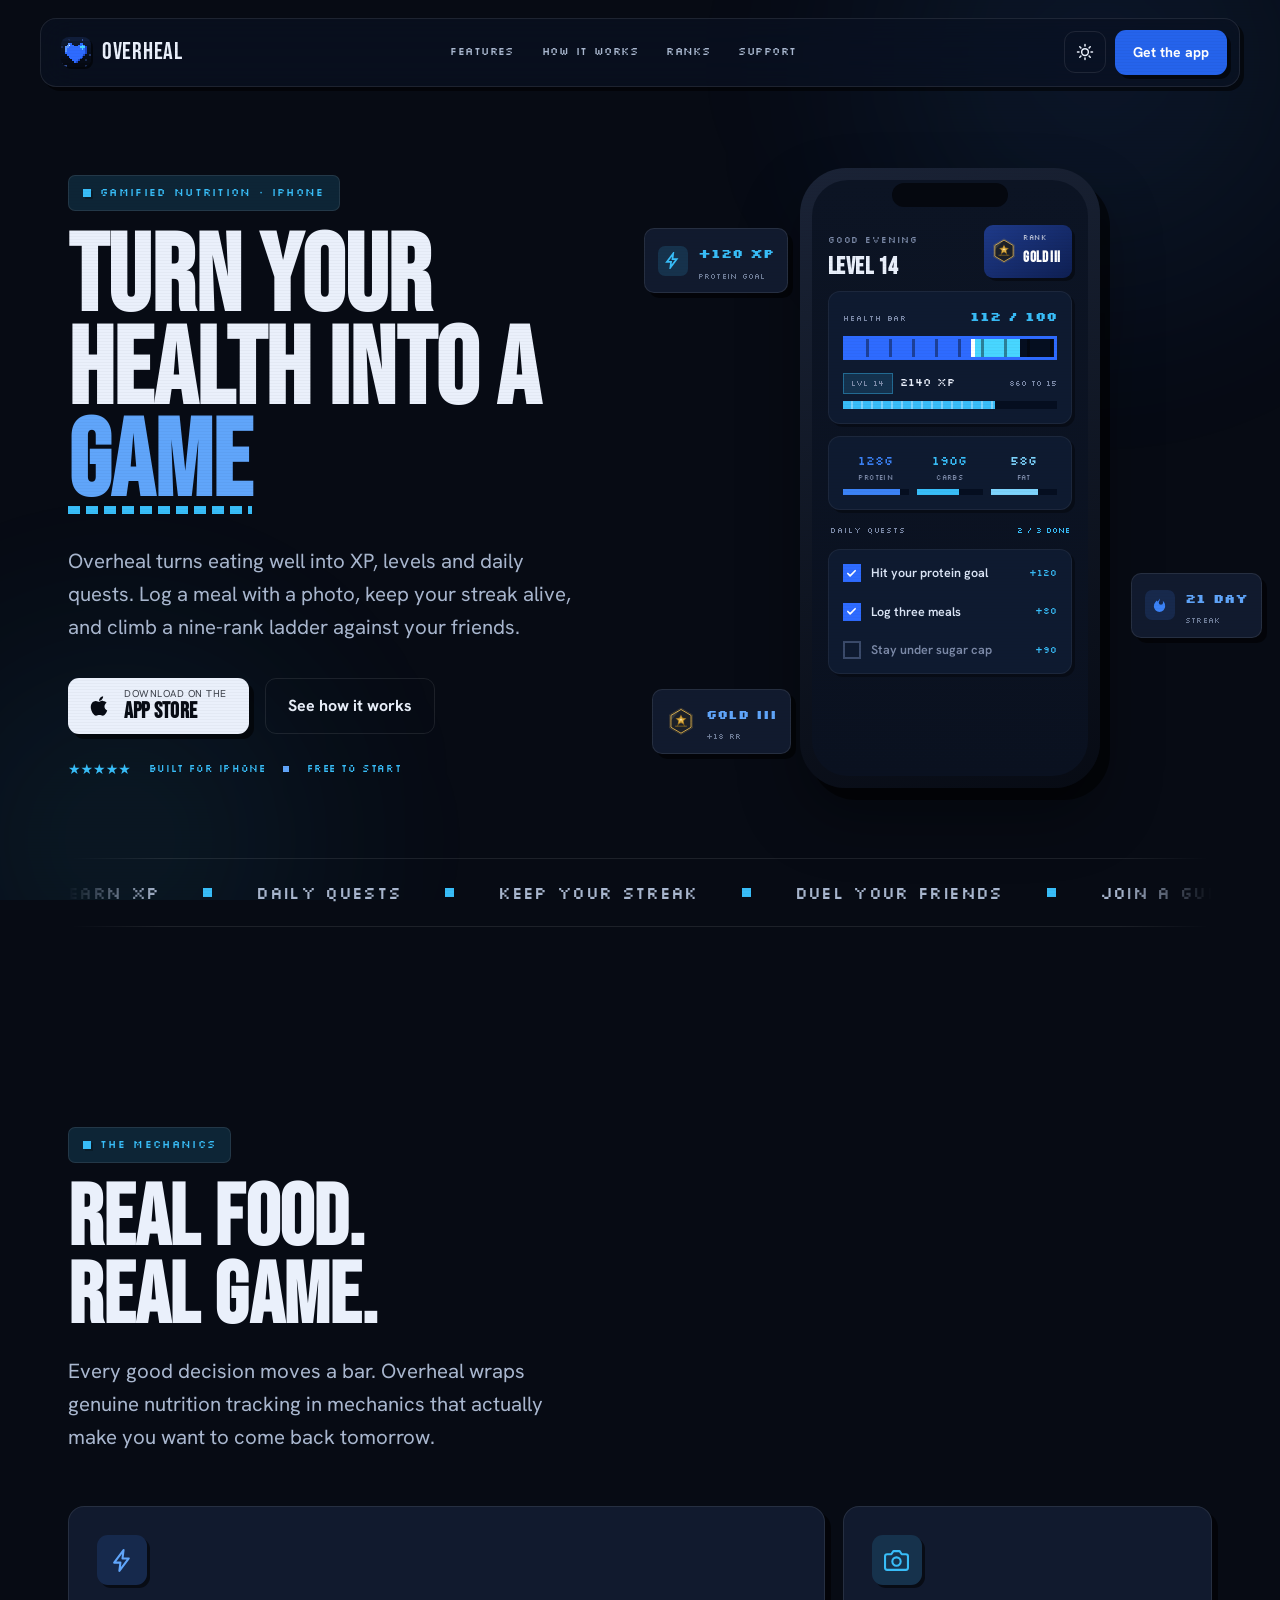
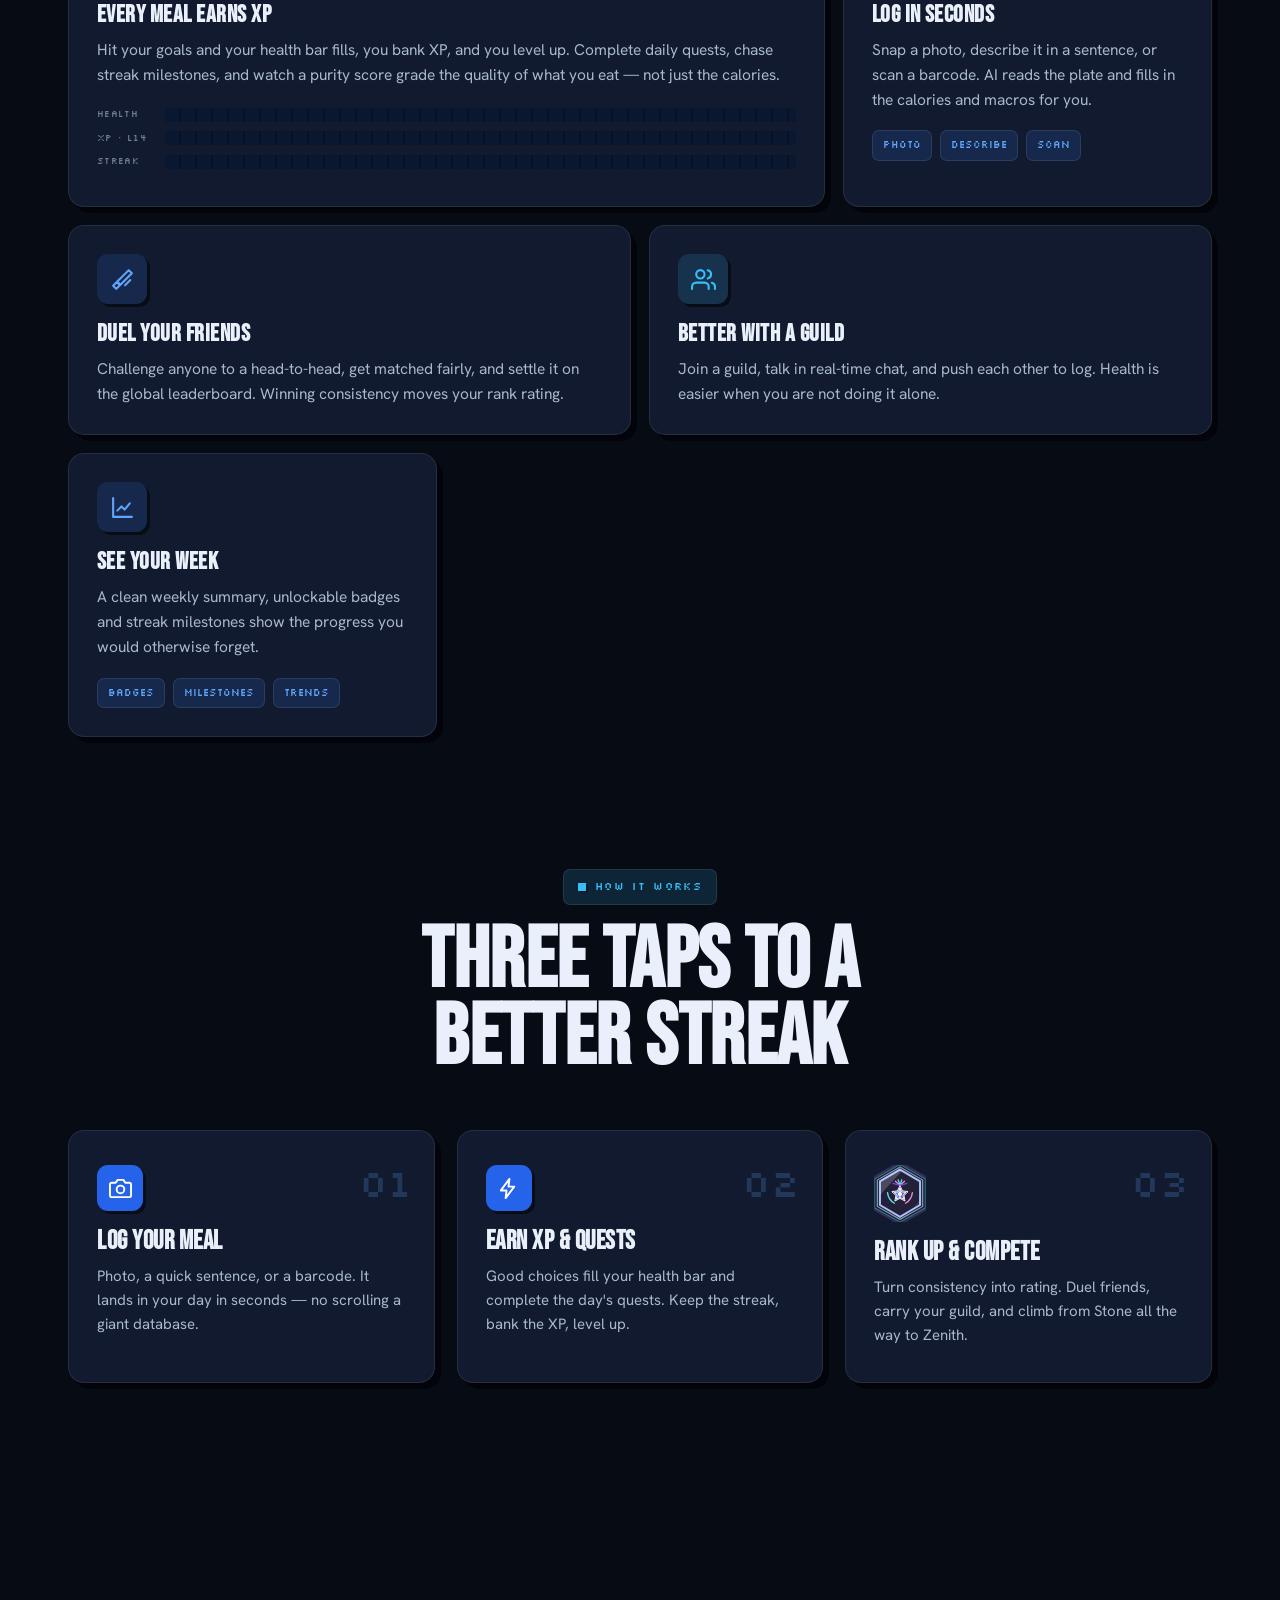
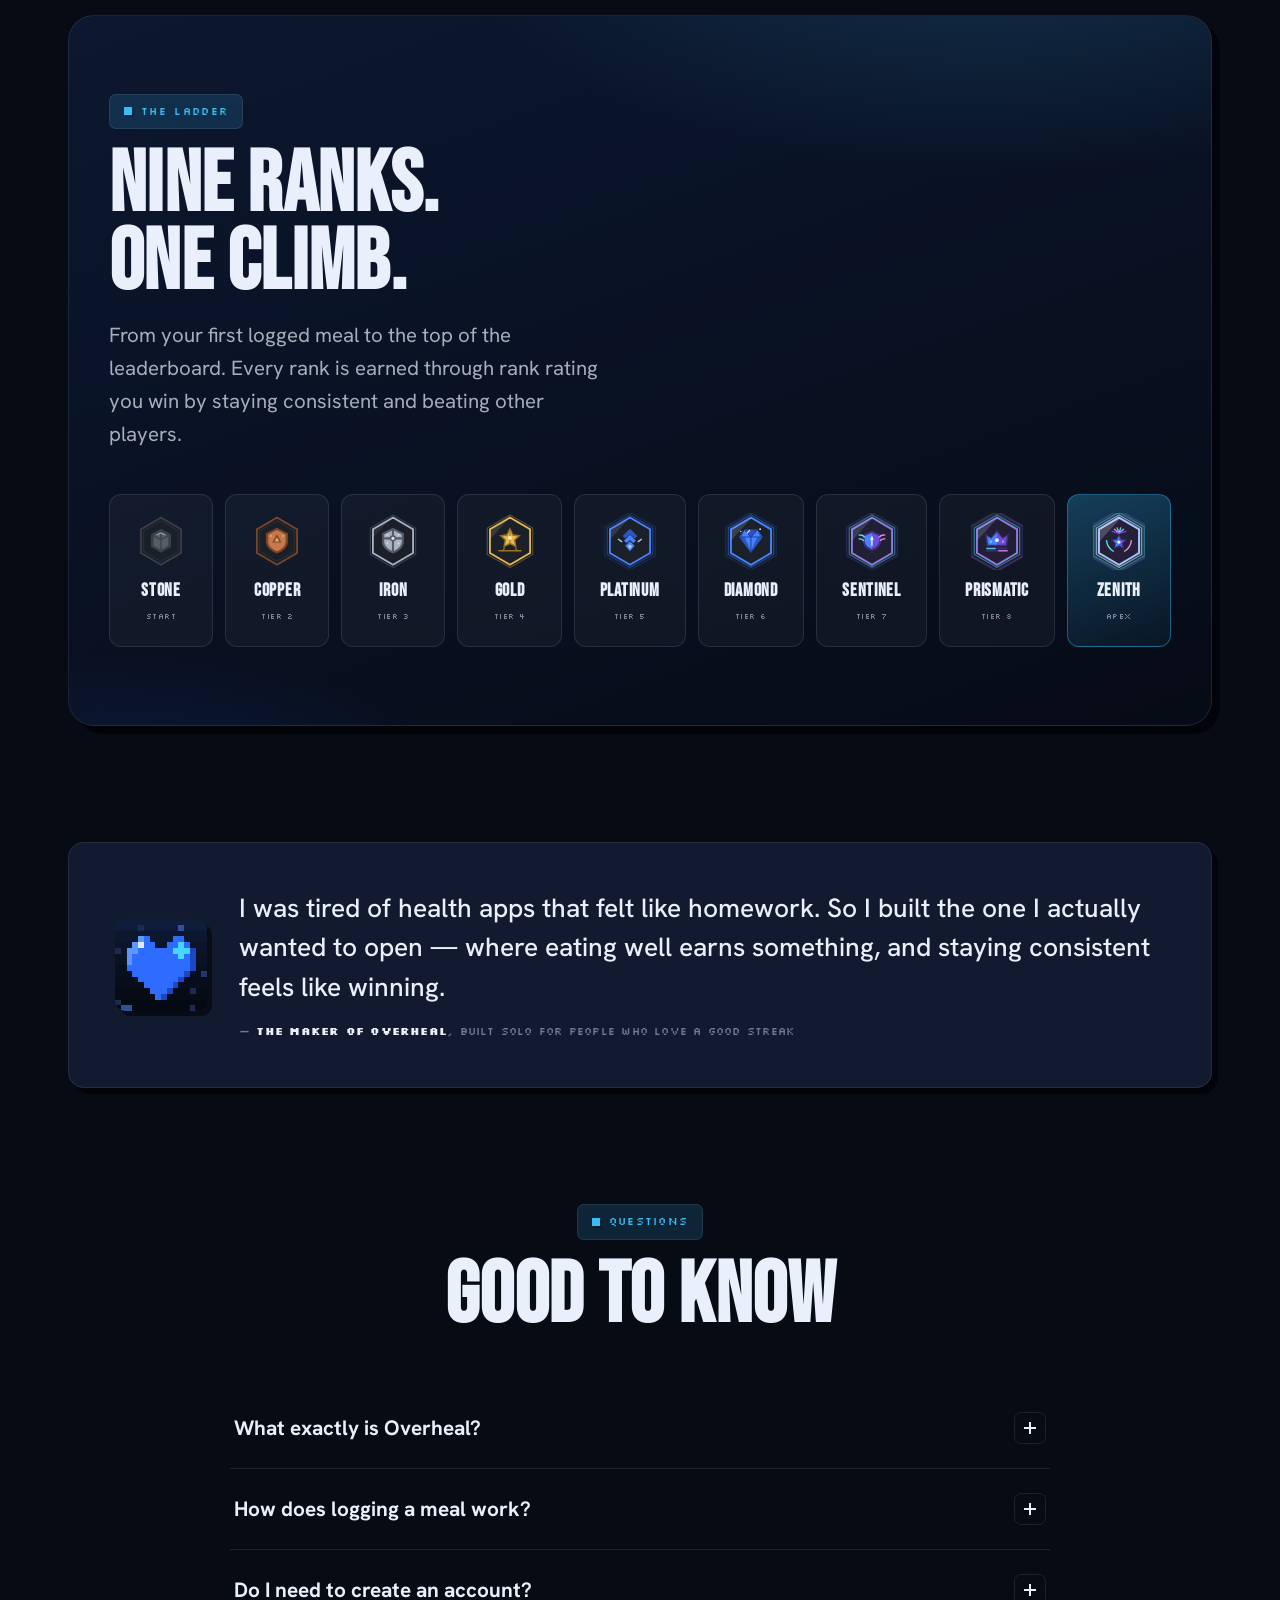
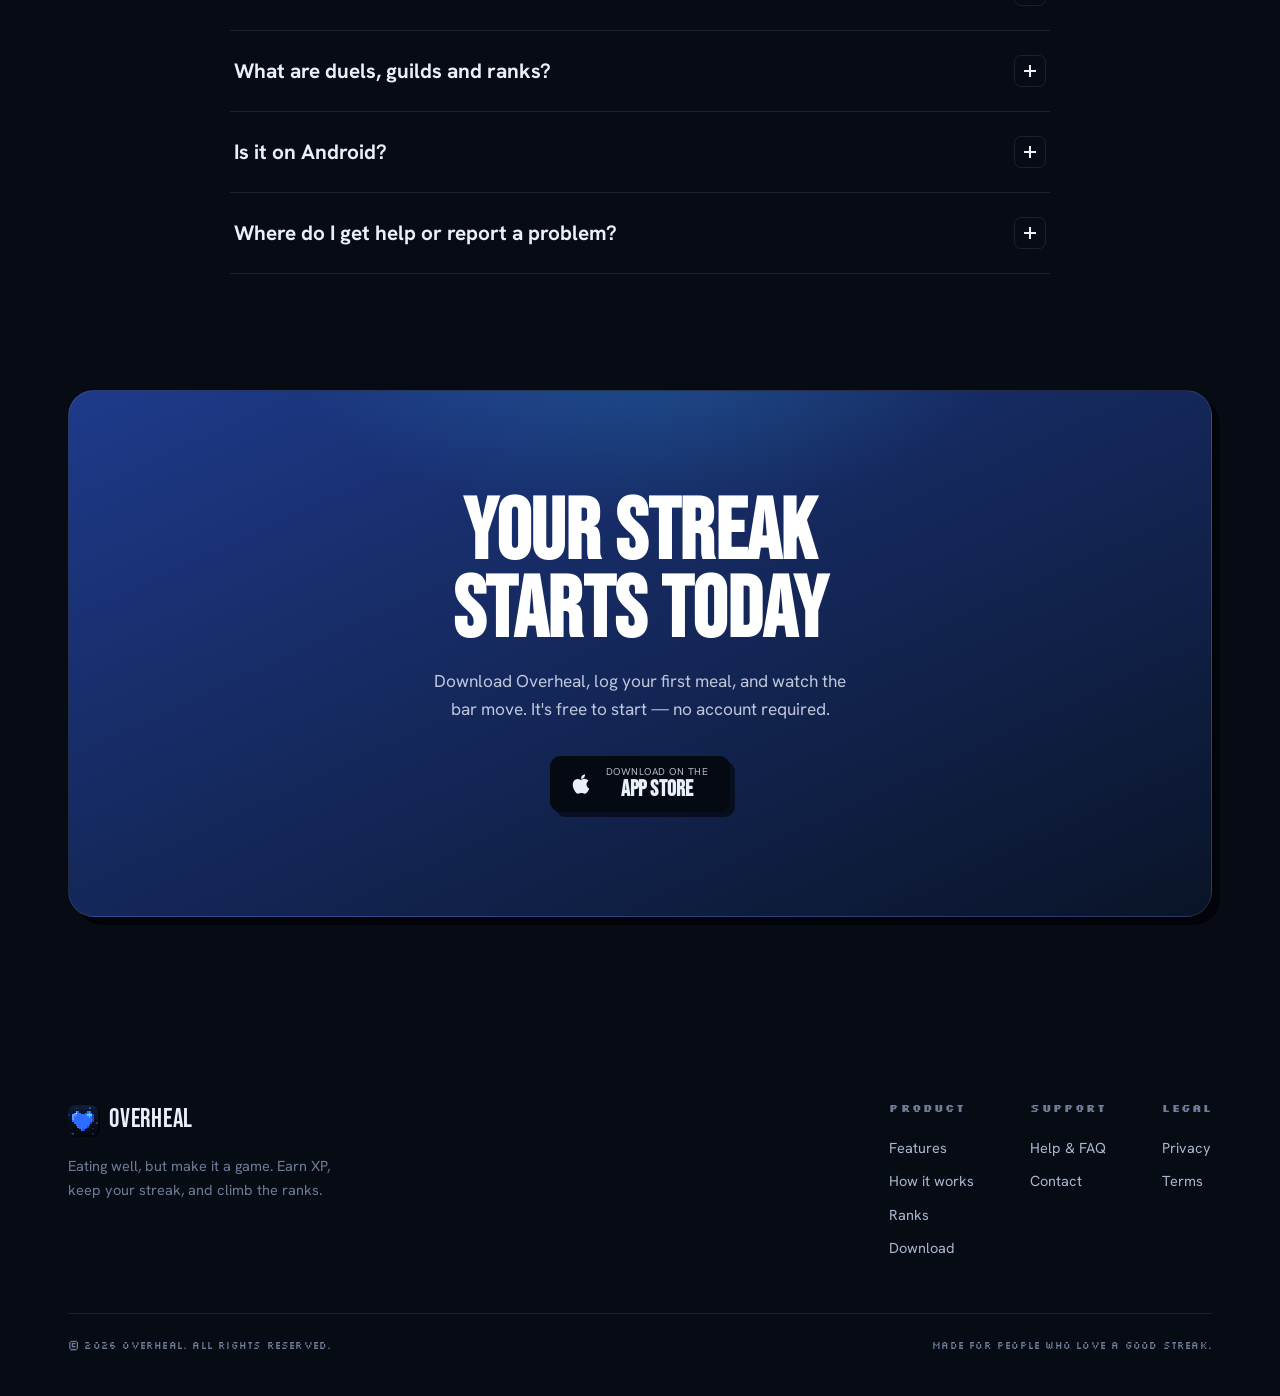
==== commit 1bebc3ab: "Link App Store buttons to the live listing (App ID 6761515712) Both 'Download on the App Store' butt" ====
--- a/index.html
+++ b/index.html
@@ -112,7 +112,7 @@
         <h1 class="rise d2">Turn your<br>health into a <span class="hl">game</span></h1>
         <p class="lead rise d3">Overheal turns eating well into XP, levels and daily quests. Log a meal with a photo, keep your streak alive, and climb a nine-rank ladder against your friends.</p>
         <div class="hero-cta rise d4">
-          <a href="#download" class="appstore" aria-label="Download Overheal on the App Store">
+          <a href="https://apps.apple.com/app/id6761515712" class="appstore" target="_blank" rel="noopener" aria-label="Download Overheal on the App Store">
             <svg viewBox="0 0 24 24" aria-hidden="true"><path d="M17.05 20.28c-.98.95-2.05.8-3.08.35-1.09-.46-2.09-.48-3.24 0-1.44.62-2.2.44-3.06-.35C2.79 15.25 3.51 7.59 9.05 7.31c1.35.07 2.29.74 3.08.8 1.18-.24 2.31-.93 3.57-.84 1.51.12 2.65.72 3.4 1.8-3.12 1.87-2.38 5.98.48 7.13-.57 1.5-1.31 2.99-2.53 4.09zM12.03 7.25c-.15-2.23 1.66-4.07 3.74-4.25.29 2.58-2.34 4.5-3.74 4.25z"/></svg>
             <span class="txt"><small>Download on the</small><b>App Store</b></span>
           </a>
@@ -308,8 +308,8 @@
       <h2 class="display">Your streak<br>starts today</h2>
       <p>Download Overheal, log your first meal, and watch the bar move. It's free to start — no account required.</p>
       <div class="cta-row">
-        <!-- TODO: replace href="#" with the real App Store link once the app is live -->
-        <a href="#" class="appstore" aria-label="Download Overheal on the App Store">
+        <!-- App Store listing (App ID 6761515712 — permanent; survives the rename to Overheal) -->
+        <a href="https://apps.apple.com/app/id6761515712" class="appstore" target="_blank" rel="noopener" aria-label="Download Overheal on the App Store">
           <svg viewBox="0 0 24 24" aria-hidden="true"><path d="M17.05 20.28c-.98.95-2.05.8-3.08.35-1.09-.46-2.09-.48-3.24 0-1.44.62-2.2.44-3.06-.35C2.79 15.25 3.51 7.59 9.05 7.31c1.35.07 2.29.74 3.08.8 1.18-.24 2.31-.93 3.57-.84 1.51.12 2.65.72 3.4 1.8-3.12 1.87-2.38 5.98.48 7.13-.57 1.5-1.31 2.99-2.53 4.09zM12.03 7.25c-.15-2.23 1.66-4.07 3.74-4.25.29 2.58-2.34 4.5-3.74 4.25z"/></svg>
           <span class="txt"><small>Download on the</small><b>App Store</b></span>
         </a>
--- a/styles.css
+++ b/styles.css
@@ -127,9 +127,11 @@
 .hero{position:relative;padding:168px 0 84px}
 .hero-grid{display:grid;grid-template-columns:1.05fr .95fr;gap:40px;align-items:center}
 .hero h1{font-family:'Bebas Neue',sans-serif;text-transform:uppercase;line-height:.86;letter-spacing:.004em;
-  font-size:clamp(3.6rem,8.4vw,7.4rem);color:var(--ink);margin:22px 0 24px}
-.hero h1 .hl{position:relative;color:var(--blue-3);white-space:nowrap}
-.hero h1 .hl::after{content:'';position:absolute;left:0;right:0;bottom:-.12em;height:8px;
+  font-size:clamp(3.6rem,8.4vw,7.4rem);color:var(--ink);margin:22px 0 34px}
+/* inline-block + tight line-height makes the box hug the glyphs, so the pixel
+   underline anchors just under GAME instead of drifting down the empty line box */
+.hero h1 .hl{position:relative;display:inline-block;line-height:.74;color:var(--blue-3);white-space:nowrap}
+.hero h1 .hl::after{content:'';position:absolute;left:0;right:0;bottom:-.1em;height:8px;
   background:repeating-linear-gradient(90deg,var(--cyan) 0 12px,transparent 12px 18px)}
 .hero-cta{display:flex;align-items:center;gap:16px;flex-wrap:wrap;margin-top:34px}
 .hero-meta{display:flex;align-items:center;gap:18px;margin-top:24px;color:var(--ink-mute);font-size:14px;flex-wrap:wrap}
